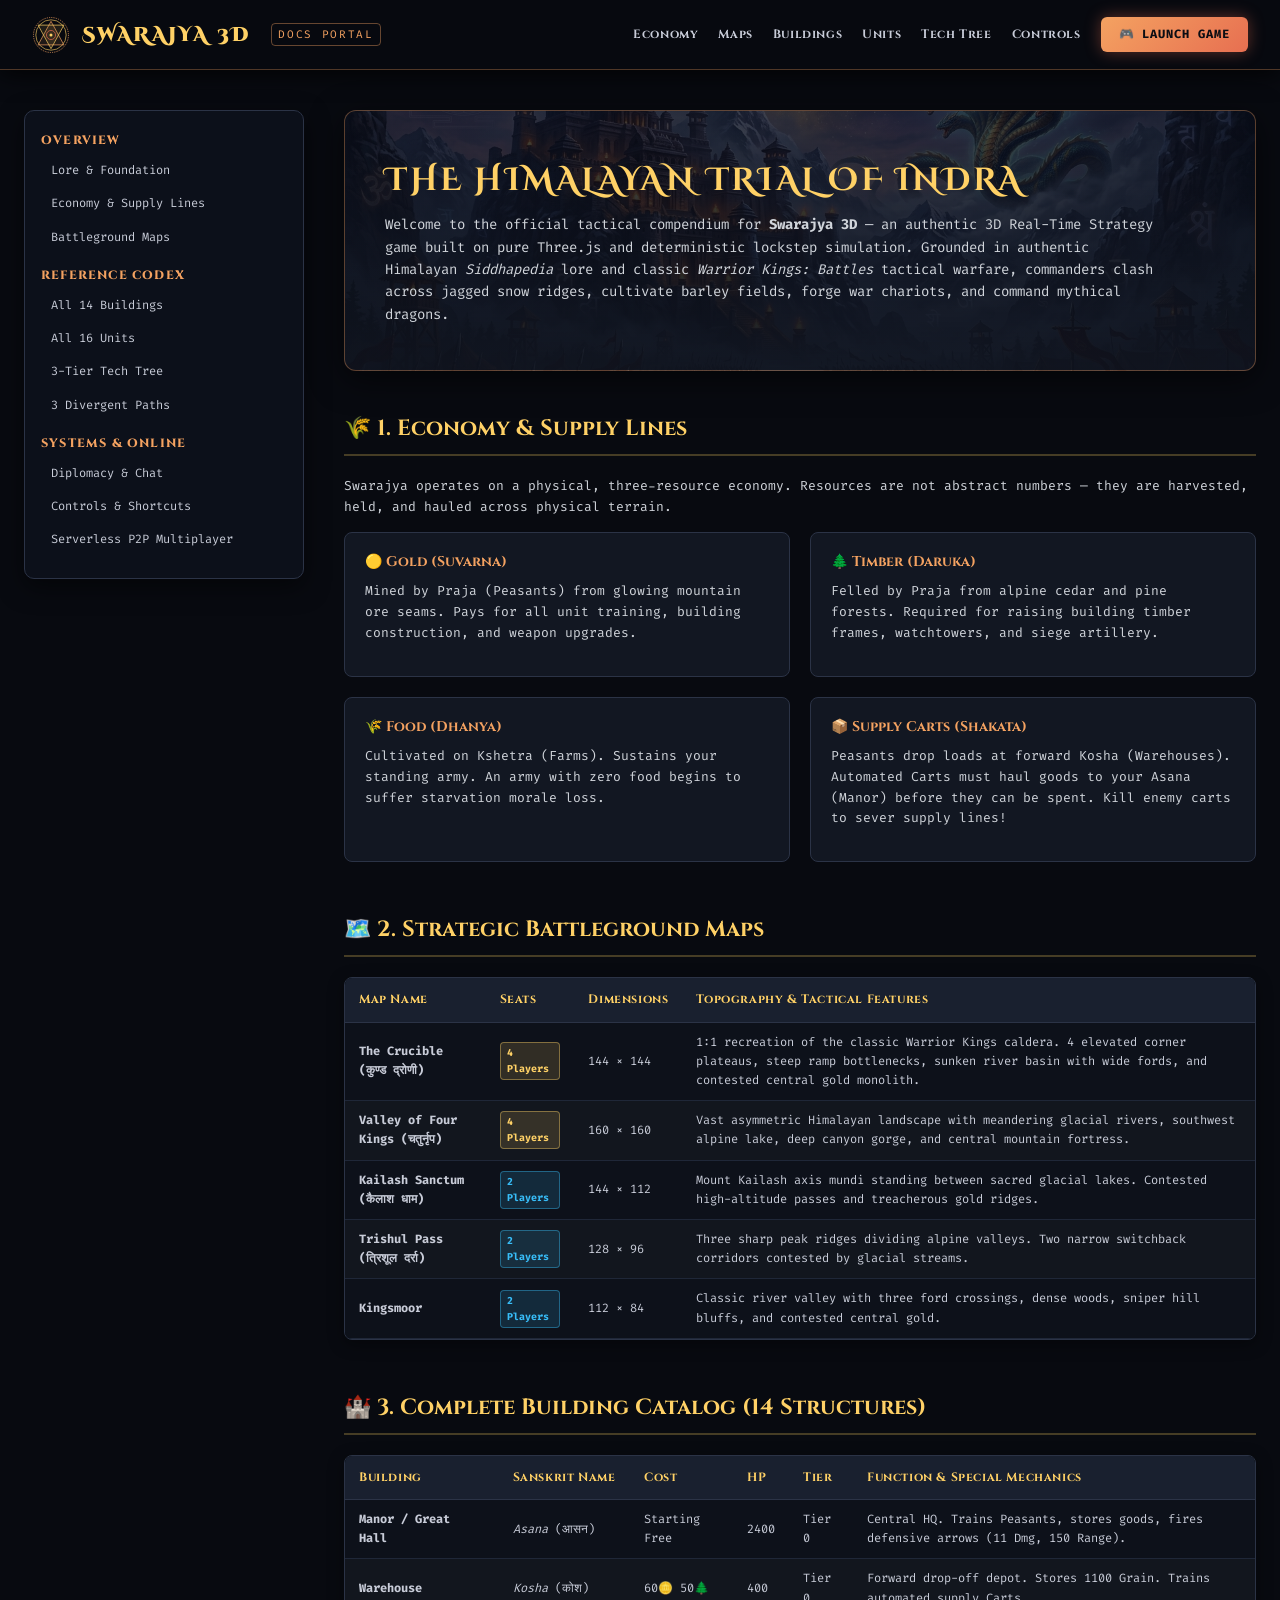
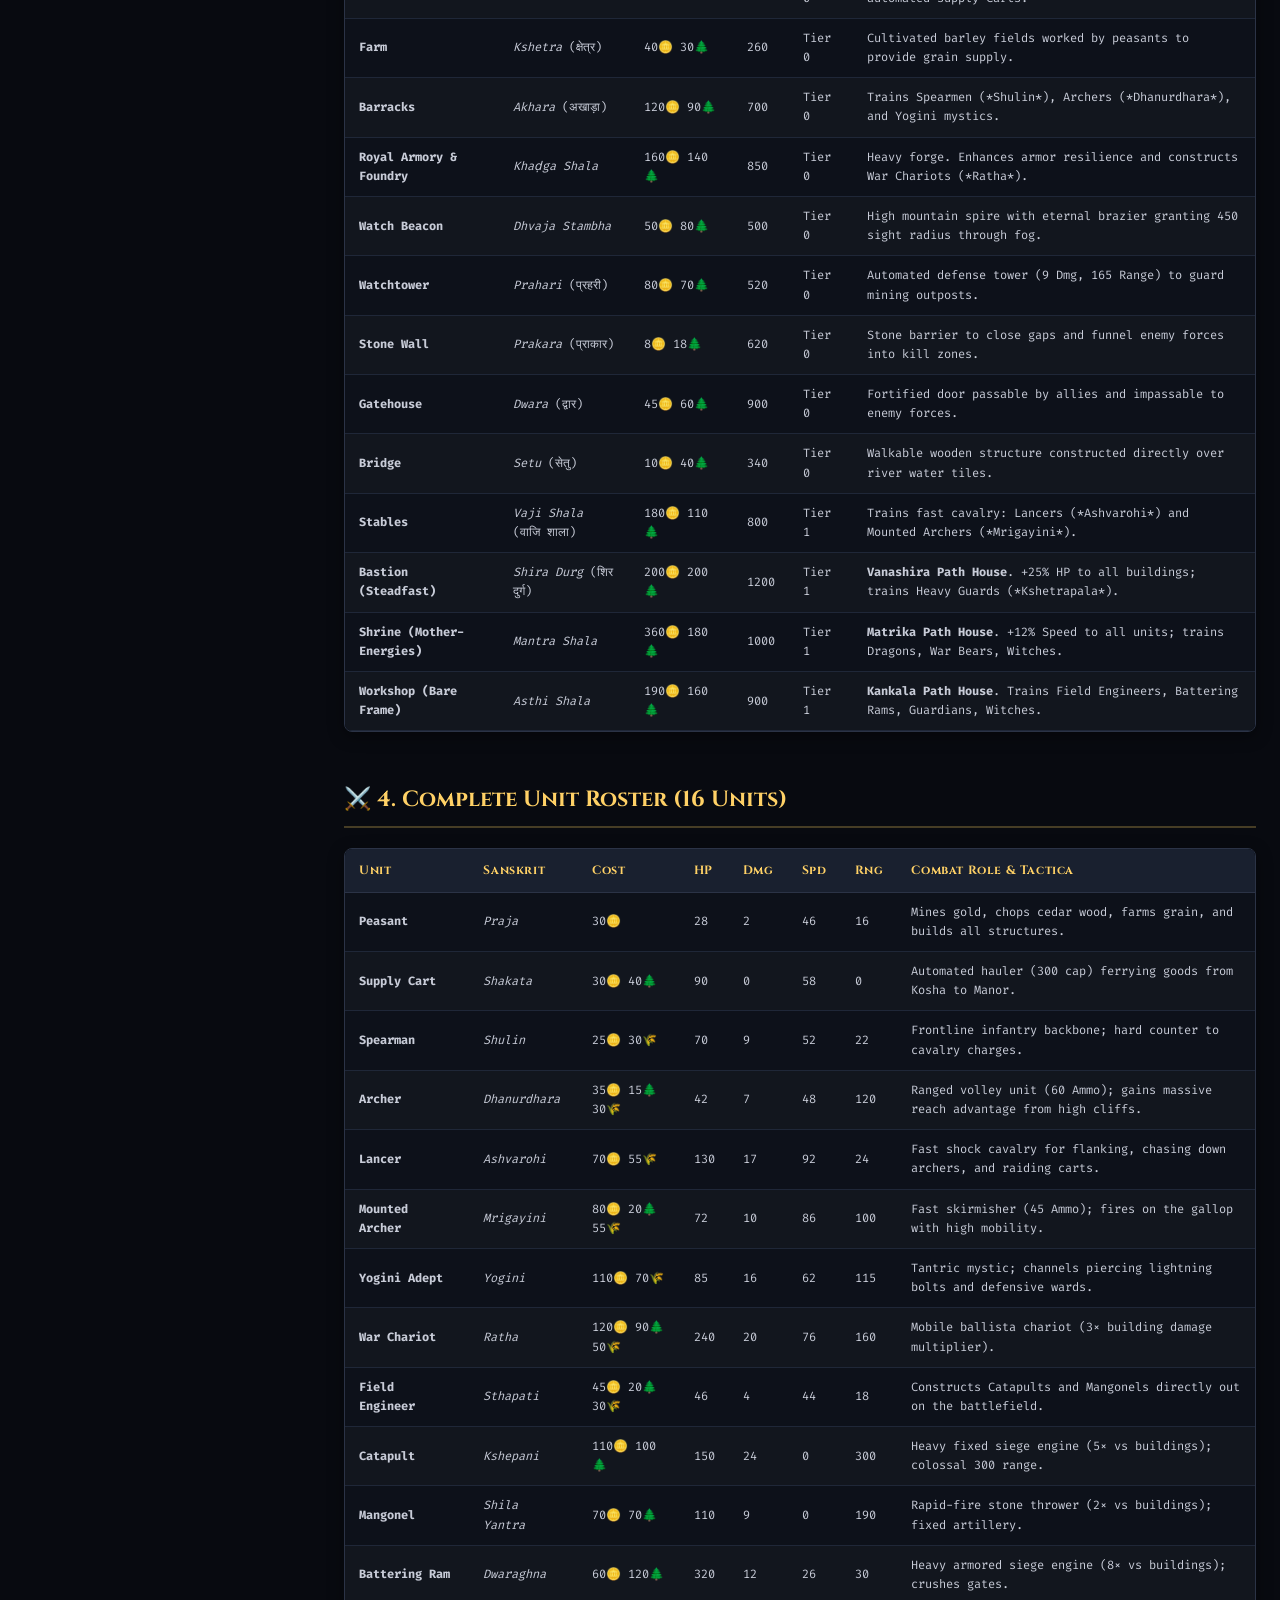
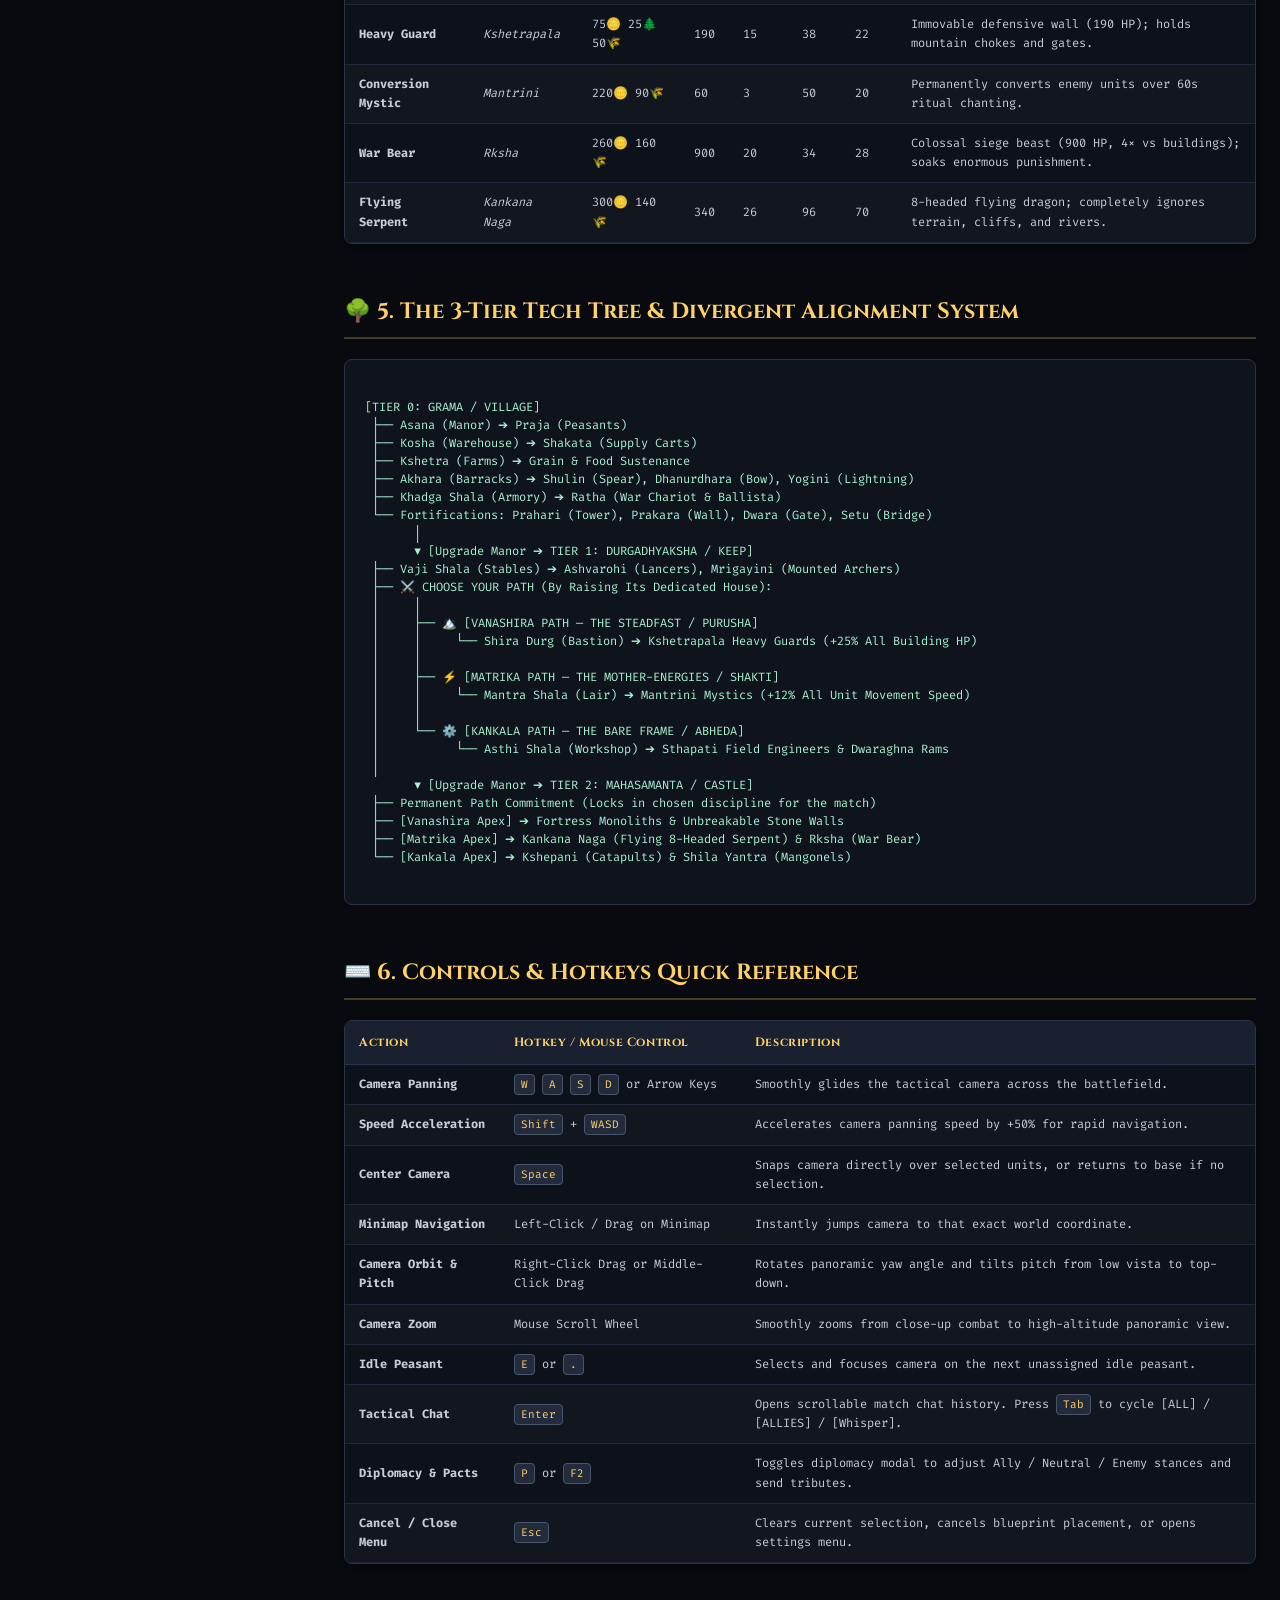
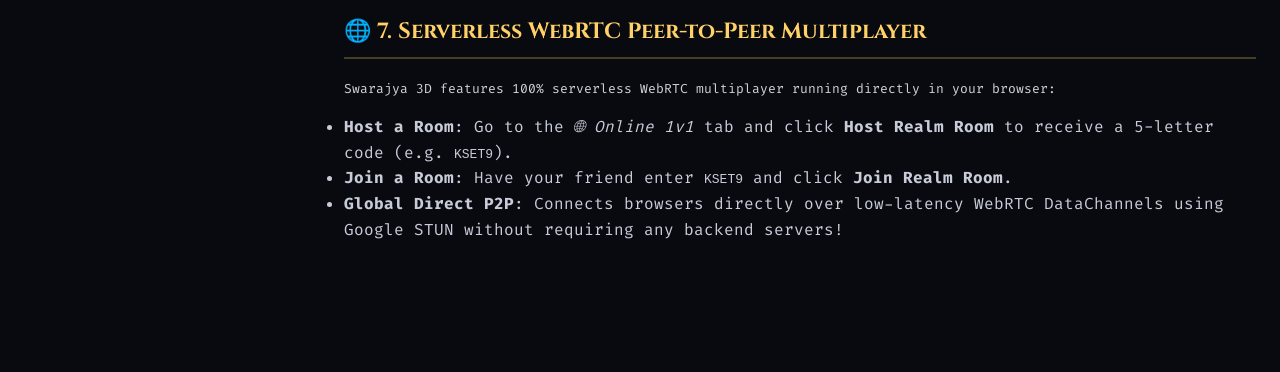
==== docs.html @ e70b120d "Add epic artistic Siddhapedia & Warrior Kings background artwork to main menu and documentation port" ====
<!DOCTYPE html>
<html lang="en">
<head>
  <meta charset="UTF-8">
  <meta name="viewport" content="width=device-width, initial-scale=1.0">
  <title>Swarajya 3D — Official Game Documentation & Lore Compendium</title>
  <link rel="preconnect" href="https://fonts.googleapis.com">
  <link rel="preconnect" href="https://fonts.gstatic.com" crossorigin>
  <link href="https://fonts.googleapis.com/css2?family=Cinzel+Decorative:wght@700;900&family=Cinzel:wght@600;700;800&family=Yatra+One&family=Fira+Code:wght@400;500;600&display=swap" rel="stylesheet">
  <style>
    :root {
      --bg-dark: #080a10;
      --panel-bg: rgba(14, 18, 28, 0.92);
      --card-bg: #121722;
      --card-border: #2b3346;
      --gold: #ffd166;
      --amber: #f4a261;
      --crimson: #e76f51;
      --green: #7fd48f;
      --blue: #38bdf8;
      --violet: #a78bfa;
      --text: #c8ccd8;
      --text-bright: #f3f4f6;
    }

    * { box-sizing: border-box; margin: 0; padding: 0; }
    html { scroll-behavior: smooth; }
    body {
      background: var(--bg-dark);
      color: var(--text);
      font-family: 'Fira Code', ui-monospace, monospace;
      line-height: 1.6;
      padding-top: 70px;
    }

    /* Top Sticky Navigation Bar */
    header {
      position: fixed;
      top: 0; left: 0; right: 0;
      height: 70px;
      background: rgba(8, 10, 16, 0.95);
      backdrop-filter: blur(14px);
      border-bottom: 1px solid rgba(244, 162, 97, 0.3);
      display: flex;
      justify-content: space-between;
      align-items: center;
      padding: 0 32px;
      z-index: 1000;
      box-shadow: 0 4px 24px rgba(0,0,0,0.8);
    }
    .nav-brand {
      display: flex;
      align-items: center;
      gap: 12px;
      text-decoration: none;
    }
    .nav-mandala {
      width: 38px;
      height: 38px;
      animation: spin 30s linear infinite;
    }
    @keyframes spin { 100% { transform: rotate(360deg); } }
    .nav-title {
      font-family: 'Cinzel Decorative', serif;
      font-size: 20px;
      font-weight: 900;
      color: var(--gold);
      letter-spacing: 0.12em;
    }
    .nav-tag {
      font-size: 11px;
      color: var(--amber);
      text-transform: uppercase;
      letter-spacing: 0.15em;
      border: 1px solid rgba(244,162,97,0.4);
      padding: 2px 6px;
      border-radius: 4px;
      margin-left: 8px;
    }
    .nav-links {
      display: flex;
      gap: 20px;
      align-items: center;
    }
    .nav-link {
      color: var(--text);
      text-decoration: none;
      font-size: 12px;
      font-family: 'Cinzel', serif;
      font-weight: 700;
      letter-spacing: 0.05em;
      transition: color 0.15s ease;
    }
    .nav-link:hover { color: var(--gold); }
    .play-btn {
      background: linear-gradient(135deg, #f4a261 0%, #e76f51 100%);
      color: #0b0d13;
      padding: 8px 18px;
      border-radius: 6px;
      font-weight: 900;
      font-size: 12px;
      text-decoration: none;
      letter-spacing: 0.08em;
      box-shadow: 0 0 16px rgba(231,111,81,0.4);
      transition: all 0.15s ease;
    }
    .play-btn:hover {
      transform: translateY(-2px);
      box-shadow: 0 0 24px rgba(231,111,81,0.7);
    }

    /* Layout */
    .docs-container {
      max-width: 1300px;
      margin: 0 auto;
      display: grid;
      grid-template-columns: 280px 1fr;
      gap: 40px;
      padding: 40px 24px 80px;
    }

    /* Sidebar Navigation */
    .sidebar {
      position: sticky;
      top: 100px;
      height: fit-content;
      background: var(--panel-bg);
      border: 1px solid var(--card-border);
      border-radius: 10px;
      padding: 20px 16px;
      box-shadow: 0 8px 24px rgba(0,0,0,0.5);
    }
    .sidebar-section-title {
      font-family: 'Cinzel', serif;
      font-size: 12px;
      color: var(--amber);
      text-transform: uppercase;
      letter-spacing: 0.1em;
      margin: 14px 0 6px;
      font-weight: 800;
    }
    .sidebar-section-title:first-child { margin-top: 0; }
    .sidebar-menu { list-style: none; }
    .sidebar-item { margin-bottom: 4px; }
    .sidebar-item a {
      color: var(--text);
      text-decoration: none;
      font-size: 12px;
      display: block;
      padding: 5px 10px;
      border-radius: 4px;
      transition: all 0.12s ease;
    }
    .sidebar-item a:hover {
      background: #1c2333;
      color: var(--gold);
      padding-left: 14px;
    }

    /* Content Area */
    .content {
      min-width: 0;
    }
    .hero-banner {
      background: linear-gradient(180deg, rgba(8, 10, 18, 0.75) 0%, rgba(14, 18, 28, 0.95) 100%), url('assets/menu_bg.jpg') center/cover no-repeat;
      border: 1px solid rgba(244, 162, 97, 0.35);
      border-radius: 12px;
      padding: 44px 40px;
      margin-bottom: 40px;
      position: relative;
      overflow: hidden;
      box-shadow: 0 8px 32px rgba(0,0,0,0.6);
    }
    .hero-banner h1 {
      font-family: 'Cinzel Decorative', serif;
      font-size: 32px;
      color: var(--gold);
      margin-bottom: 8px;
      letter-spacing: 0.08em;
    }
    .hero-banner p {
      font-size: 14px;
      color: #d1d5db;
      max-width: 780px;
      line-height: 1.6;
    }

    .doc-section {
      margin-bottom: 50px;
      scroll-margin-top: 90px;
    }
    .doc-section h2 {
      font-family: 'Cinzel', serif;
      font-size: 22px;
      color: var(--gold);
      border-bottom: 2px solid rgba(255, 209, 102, 0.25);
      padding-bottom: 8px;
      margin-bottom: 20px;
      display: flex;
      align-items: center;
      gap: 10px;
    }
    .doc-section h3 {
      font-family: 'Cinzel', serif;
      font-size: 16px;
      color: var(--amber);
      margin: 24px 0 10px;
    }
    .doc-section p {
      font-size: 13px;
      margin-bottom: 14px;
      color: #d1d5db;
    }

    /* Tables */
    .docs-table-wrapper {
      overflow-x: auto;
      margin-bottom: 24px;
      border: 1px solid var(--card-border);
      border-radius: 8px;
      box-shadow: 0 4px 16px rgba(0,0,0,0.4);
    }
    table {
      width: 100%;
      border-collapse: collapse;
      font-size: 12px;
      text-align: left;
      background: var(--panel-bg);
    }
    th {
      background: #19202f;
      color: var(--gold);
      font-family: 'Cinzel', serif;
      padding: 12px 14px;
      border-bottom: 1px solid var(--card-border);
      letter-spacing: 0.05em;
    }
    td {
      padding: 10px 14px;
      border-bottom: 1px solid #1f2738;
      vertical-align: middle;
    }
    tr:nth-child(even) { background: rgba(255, 255, 255, 0.02); }
    tr:hover { background: rgba(244, 162, 97, 0.06); }

    /* Badges & Cards */
    .badge {
      display: inline-block;
      padding: 2px 6px;
      border-radius: 4px;
      font-size: 10px;
      font-weight: bold;
    }
    .badge-gold { background: rgba(255, 209, 102, 0.15); color: var(--gold); border: 1px solid rgba(255, 209, 102, 0.4); }
    .badge-tier1 { background: rgba(56, 189, 248, 0.15); color: var(--blue); border: 1px solid rgba(56, 189, 248, 0.4); }
    .badge-tier2 { background: rgba(167, 139, 250, 0.15); color: var(--violet); border: 1px solid rgba(167, 139, 250, 0.4); }

    .grid-2 {
      display: grid;
      grid-template-columns: repeat(auto-fit, minmax(320px, 1fr));
      gap: 20px;
      margin-bottom: 24px;
    }
    .info-card {
      background: var(--card-bg);
      border: 1px solid var(--card-border);
      border-radius: 8px;
      padding: 18px 20px;
    }
    .info-card h4 {
      font-family: 'Cinzel', serif;
      color: var(--amber);
      margin-bottom: 8px;
      font-size: 14px;
    }

    .tree-block {
      background: #0f131c;
      border: 1px solid #2b3346;
      border-radius: 8px;
      padding: 20px;
      font-family: 'Fira Code', monospace;
      font-size: 12px;
      color: #a7f3d0;
      white-space: pre-wrap;
      line-height: 1.5;
      margin-bottom: 24px;
    }

    kbd {
      background: #232a3b;
      border: 1px solid #475569;
      border-radius: 4px;
      padding: 2px 6px;
      font-size: 11px;
      color: var(--gold);
      font-family: inherit;
    }
  </style>
</head>
<body>

  <!-- Sticky Top Header -->
  <header>
    <a href="swarajya3d.html" class="nav-brand">
      <svg class="nav-mandala" viewBox="0 0 100 100" fill="none" xmlns="http://www.w3.org/2000/svg">
        <circle cx="50" cy="50" r="46" stroke="#f4a261" stroke-width="2" stroke-dasharray="3 3"/>
        <circle cx="50" cy="50" r="40" stroke="#ffd166" stroke-width="1.6"/>
        <polygon points="50,14 84,76 16,76" stroke="#f4a261" stroke-width="1.8" fill="rgba(244,162,97,0.1)"/>
        <polygon points="50,86 84,24 16,24" stroke="#ffd166" stroke-width="1.8" fill="rgba(255,209,102,0.1)"/>
        <circle cx="50" cy="50" r="12" stroke="#e76f51" stroke-width="1.8"/>
        <circle cx="50" cy="50" r="4" fill="#ffd166"/>
      </svg>
      <span class="nav-title">SWARAJYA 3D</span>
      <span class="nav-tag">Docs Portal</span>
    </a>

    <div class="nav-links">
      <a href="#economy" class="nav-link">Economy</a>
      <a href="#maps" class="nav-link">Maps</a>
      <a href="#buildings" class="nav-link">Buildings</a>
      <a href="#units" class="nav-link">Units</a>
      <a href="#tech-tree" class="nav-link">Tech Tree</a>
      <a href="#controls" class="nav-link">Controls</a>
      <a href="swarajya3d.html" class="play-btn">🎮 LAUNCH GAME</a>
    </div>
  </header>

  <div class="docs-container">
    
    <!-- Navigation Sidebar -->
    <aside class="sidebar">
      <div class="sidebar-section-title">Overview</div>
      <ul class="sidebar-menu">
        <li class="sidebar-item"><a href="#intro">Lore & Foundation</a></li>
        <li class="sidebar-item"><a href="#economy">Economy & Supply Lines</a></li>
        <li class="sidebar-item"><a href="#maps">Battleground Maps</a></li>
      </ul>

      <div class="sidebar-section-title">Reference Codex</div>
      <ul class="sidebar-menu">
        <li class="sidebar-item"><a href="#buildings">All 14 Buildings</a></li>
        <li class="sidebar-item"><a href="#units">All 16 Units</a></li>
        <li class="sidebar-item"><a href="#tech-tree">3-Tier Tech Tree</a></li>
        <li class="sidebar-item"><a href="#spiritual-paths">3 Divergent Paths</a></li>
      </ul>

      <div class="sidebar-section-title">Systems & Online</div>
      <ul class="sidebar-menu">
        <li class="sidebar-item"><a href="#diplomacy">Diplomacy & Chat</a></li>
        <li class="sidebar-item"><a href="#controls">Controls & Shortcuts</a></li>
        <li class="sidebar-item"><a href="#multiplayer">Serverless P2P Multiplayer</a></li>
      </ul>
    </aside>

    <!-- Main Documentation Content -->
    <main class="content">

      <!-- Hero Banner -->
      <div class="hero-banner" id="intro">
        <h1>THE HIMALAYAN TRIAL OF INDRA</h1>
        <p>
          Welcome to the official tactical compendium for <strong>Swarajya 3D</strong> — an authentic 3D Real-Time Strategy game built on pure Three.js and deterministic lockstep simulation. Grounded in authentic Himalayan <em>Siddhapedia</em> lore and classic <em>Warrior Kings: Battles</em> tactical warfare, commanders clash across jagged snow ridges, cultivate barley fields, forge war chariots, and command mythical dragons.
        </p>
      </div>

      <!-- Economy Section -->
      <section class="doc-section" id="economy">
        <h2>🌾 1. Economy & Supply Lines</h2>
        <p>
          Swarajya operates on a physical, three-resource economy. Resources are not abstract numbers — they are harvested, held, and hauled across physical terrain.
        </p>

        <div class="grid-2">
          <div class="info-card">
            <h4>🟡 Gold (Suvarna)</h4>
            <p>Mined by Praja (Peasants) from glowing mountain ore seams. Pays for all unit training, building construction, and weapon upgrades.</p>
          </div>
          <div class="info-card">
            <h4>🌲 Timber (Daruka)</h4>
            <p>Felled by Praja from alpine cedar and pine forests. Required for raising building timber frames, watchtowers, and siege artillery.</p>
          </div>
          <div class="info-card">
            <h4>🌾 Food (Dhanya)</h4>
            <p>Cultivated on Kshetra (Farms). Sustains your standing army. An army with zero food begins to suffer starvation morale loss.</p>
          </div>
          <div class="info-card">
            <h4>📦 Supply Carts (Shakata)</h4>
            <p>Peasants drop loads at forward Kosha (Warehouses). Automated Carts must haul goods to your Asana (Manor) before they can be spent. Kill enemy carts to sever supply lines!</p>
          </div>
        </div>
      </section>

      <!-- Maps Section -->
      <section class="doc-section" id="maps">
        <h2>🗺️ 2. Strategic Battleground Maps</h2>
        <div class="docs-table-wrapper">
          <table>
            <thead>
              <tr>
                <th>Map Name</th>
                <th>Seats</th>
                <th>Dimensions</th>
                <th>Topography & Tactical Features</th>
              </tr>
            </thead>
            <tbody>
              <tr>
                <td><strong>The Crucible (कुण्ड द्रोणी)</strong></td>
                <td><span class="badge badge-gold">4 Players</span></td>
                <td>144 × 144</td>
                <td>1:1 recreation of the classic Warrior Kings caldera. 4 elevated corner plateaus, steep ramp bottlenecks, sunken river basin with wide fords, and contested central gold monolith.</td>
              </tr>
              <tr>
                <td><strong>Valley of Four Kings (चतुर्नृप)</strong></td>
                <td><span class="badge badge-gold">4 Players</span></td>
                <td>160 × 160</td>
                <td>Vast asymmetric Himalayan landscape with meandering glacial rivers, southwest alpine lake, deep canyon gorge, and central mountain fortress.</td>
              </tr>
              <tr>
                <td><strong>Kailash Sanctum (कैलाश धाम)</strong></td>
                <td><span class="badge badge-tier1">2 Players</span></td>
                <td>144 × 112</td>
                <td>Mount Kailash axis mundi standing between sacred glacial lakes. Contested high-altitude passes and treacherous gold ridges.</td>
              </tr>
              <tr>
                <td><strong>Trishul Pass (त्रिशूल दर्रा)</strong></td>
                <td><span class="badge badge-tier1">2 Players</span></td>
                <td>128 × 96</td>
                <td>Three sharp peak ridges dividing alpine valleys. Two narrow switchback corridors contested by glacial streams.</td>
              </tr>
              <tr>
                <td><strong>Kingsmoor</strong></td>
                <td><span class="badge badge-tier1">2 Players</span></td>
                <td>112 × 84</td>
                <td>Classic river valley with three ford crossings, dense woods, sniper hill bluffs, and contested central gold.</td>
              </tr>
            </tbody>
          </table>
        </div>
      </section>

      <!-- Buildings Catalog -->
      <section class="doc-section" id="buildings">
        <h2>🏰 3. Complete Building Catalog (14 Structures)</h2>
        <div class="docs-table-wrapper">
          <table>
            <thead>
              <tr>
                <th>Building</th>
                <th>Sanskrit Name</th>
                <th>Cost</th>
                <th>HP</th>
                <th>Tier</th>
                <th>Function & Special Mechanics</th>
              </tr>
            </thead>
            <tbody>
              <tr>
                <td><strong>Manor / Great Hall</strong></td>
                <td><em>Asana</em> (आसन)</td>
                <td>Starting Free</td>
                <td>2400</td>
                <td>Tier 0</td>
                <td>Central HQ. Trains Peasants, stores goods, fires defensive arrows (11 Dmg, 150 Range).</td>
              </tr>
              <tr>
                <td><strong>Warehouse</strong></td>
                <td><em>Kosha</em> (कोश)</td>
                <td>60🪙 50🌲</td>
                <td>400</td>
                <td>Tier 0</td>
                <td>Forward drop-off depot. Stores 1100 Grain. Trains automated supply Carts.</td>
              </tr>
              <tr>
                <td><strong>Farm</strong></td>
                <td><em>Kshetra</em> (क्षेत्र)</td>
                <td>40🪙 30🌲</td>
                <td>260</td>
                <td>Tier 0</td>
                <td>Cultivated barley fields worked by peasants to provide grain supply.</td>
              </tr>
              <tr>
                <td><strong>Barracks</strong></td>
                <td><em>Akhara</em> (अखाड़ा)</td>
                <td>120🪙 90🌲</td>
                <td>700</td>
                <td>Tier 0</td>
                <td>Trains Spearmen (*Shulin*), Archers (*Dhanurdhara*), and Yogini mystics.</td>
              </tr>
              <tr>
                <td><strong>Royal Armory & Foundry</strong></td>
                <td><em>Khaḍga Shala</em></td>
                <td>160🪙 140🌲</td>
                <td>850</td>
                <td>Tier 0</td>
                <td>Heavy forge. Enhances armor resilience and constructs War Chariots (*Ratha*).</td>
              </tr>
              <tr>
                <td><strong>Watch Beacon</strong></td>
                <td><em>Dhvaja Stambha</em></td>
                <td>50🪙 80🌲</td>
                <td>500</td>
                <td>Tier 0</td>
                <td>High mountain spire with eternal brazier granting 450 sight radius through fog.</td>
              </tr>
              <tr>
                <td><strong>Watchtower</strong></td>
                <td><em>Prahari</em> (प्रहरी)</td>
                <td>80🪙 70🌲</td>
                <td>520</td>
                <td>Tier 0</td>
                <td>Automated defense tower (9 Dmg, 165 Range) to guard mining outposts.</td>
              </tr>
              <tr>
                <td><strong>Stone Wall</strong></td>
                <td><em>Prakara</em> (प्राकार)</td>
                <td>8🪙 18🌲</td>
                <td>620</td>
                <td>Tier 0</td>
                <td>Stone barrier to close gaps and funnel enemy forces into kill zones.</td>
              </tr>
              <tr>
                <td><strong>Gatehouse</strong></td>
                <td><em>Dwara</em> (द्वार)</td>
                <td>45🪙 60🌲</td>
                <td>900</td>
                <td>Tier 0</td>
                <td>Fortified door passable by allies and impassable to enemy forces.</td>
              </tr>
              <tr>
                <td><strong>Bridge</strong></td>
                <td><em>Setu</em> (सेतु)</td>
                <td>10🪙 40🌲</td>
                <td>340</td>
                <td>Tier 0</td>
                <td>Walkable wooden structure constructed directly over river water tiles.</td>
              </tr>
              <tr>
                <td><strong>Stables</strong></td>
                <td><em>Vaji Shala</em> (वाजि शाला)</td>
                <td>180🪙 110🌲</td>
                <td>800</td>
                <td>Tier 1</td>
                <td>Trains fast cavalry: Lancers (*Ashvarohi*) and Mounted Archers (*Mrigayini*).</td>
              </tr>
              <tr>
                <td><strong>Bastion (Steadfast)</strong></td>
                <td><em>Shira Durg</em> (शिर दुर्ग)</td>
                <td>200🪙 200🌲</td>
                <td>1200</td>
                <td>Tier 1</td>
                <td><strong>Vanashira Path House</strong>. +25% HP to all buildings; trains Heavy Guards (*Kshetrapala*).</td>
              </tr>
              <tr>
                <td><strong>Shrine (Mother-Energies)</strong></td>
                <td><em>Mantra Shala</em></td>
                <td>360🪙 180🌲</td>
                <td>1000</td>
                <td>Tier 1</td>
                <td><strong>Matrika Path House</strong>. +12% Speed to all units; trains Dragons, War Bears, Witches.</td>
              </tr>
              <tr>
                <td><strong>Workshop (Bare Frame)</strong></td>
                <td><em>Asthi Shala</em></td>
                <td>190🪙 160🌲</td>
                <td>900</td>
                <td>Tier 1</td>
                <td><strong>Kankala Path House</strong>. Trains Field Engineers, Battering Rams, Guardians, Witches.</td>
              </tr>
            </tbody>
          </table>
        </div>
      </section>

      <!-- Units Roster -->
      <section class="doc-section" id="units">
        <h2>⚔️ 4. Complete Unit Roster (16 Units)</h2>
        <div class="docs-table-wrapper">
          <table>
            <thead>
              <tr>
                <th>Unit</th>
                <th>Sanskrit</th>
                <th>Cost</th>
                <th>HP</th>
                <th>Dmg</th>
                <th>Spd</th>
                <th>Rng</th>
                <th>Combat Role & Tactica</th>
              </tr>
            </thead>
            <tbody>
              <tr>
                <td><strong>Peasant</strong></td>
                <td><em>Praja</em></td>
                <td>30🪙</td>
                <td>28</td>
                <td>2</td>
                <td>46</td>
                <td>16</td>
                <td>Mines gold, chops cedar wood, farms grain, and builds all structures.</td>
              </tr>
              <tr>
                <td><strong>Supply Cart</strong></td>
                <td><em>Shakata</em></td>
                <td>30🪙 40🌲</td>
                <td>90</td>
                <td>0</td>
                <td>58</td>
                <td>0</td>
                <td>Automated hauler (300 cap) ferrying goods from Kosha to Manor.</td>
              </tr>
              <tr>
                <td><strong>Spearman</strong></td>
                <td><em>Shulin</em></td>
                <td>25🪙 30🌾</td>
                <td>70</td>
                <td>9</td>
                <td>52</td>
                <td>22</td>
                <td>Frontline infantry backbone; hard counter to cavalry charges.</td>
              </tr>
              <tr>
                <td><strong>Archer</strong></td>
                <td><em>Dhanurdhara</em></td>
                <td>35🪙 15🌲 30🌾</td>
                <td>42</td>
                <td>7</td>
                <td>48</td>
                <td>120</td>
                <td>Ranged volley unit (60 Ammo); gains massive reach advantage from high cliffs.</td>
              </tr>
              <tr>
                <td><strong>Lancer</strong></td>
                <td><em>Ashvarohi</em></td>
                <td>70🪙 55🌾</td>
                <td>130</td>
                <td>17</td>
                <td>92</td>
                <td>24</td>
                <td>Fast shock cavalry for flanking, chasing down archers, and raiding carts.</td>
              </tr>
              <tr>
                <td><strong>Mounted Archer</strong></td>
                <td><em>Mrigayini</em></td>
                <td>80🪙 20🌲 55🌾</td>
                <td>72</td>
                <td>10</td>
                <td>86</td>
                <td>100</td>
                <td>Fast skirmisher (45 Ammo); fires on the gallop with high mobility.</td>
              </tr>
              <tr>
                <td><strong>Yogini Adept</strong></td>
                <td><em>Yogini</em></td>
                <td>110🪙 70🌾</td>
                <td>85</td>
                <td>16</td>
                <td>62</td>
                <td>115</td>
                <td>Tantric mystic; channels piercing lightning bolts and defensive wards.</td>
              </tr>
              <tr>
                <td><strong>War Chariot</strong></td>
                <td><em>Ratha</em></td>
                <td>120🪙 90🌲 50🌾</td>
                <td>240</td>
                <td>20</td>
                <td>76</td>
                <td>160</td>
                <td>Mobile ballista chariot (3× building damage multiplier).</td>
              </tr>
              <tr>
                <td><strong>Field Engineer</strong></td>
                <td><em>Sthapati</em></td>
                <td>45🪙 20🌲 30🌾</td>
                <td>46</td>
                <td>4</td>
                <td>44</td>
                <td>18</td>
                <td>Constructs Catapults and Mangonels directly out on the battlefield.</td>
              </tr>
              <tr>
                <td><strong>Catapult</strong></td>
                <td><em>Kshepani</em></td>
                <td>110🪙 100🌲</td>
                <td>150</td>
                <td>24</td>
                <td>0</td>
                <td>300</td>
                <td>Heavy fixed siege engine (5× vs buildings); colossal 300 range.</td>
              </tr>
              <tr>
                <td><strong>Mangonel</strong></td>
                <td><em>Shila Yantra</em></td>
                <td>70🪙 70🌲</td>
                <td>110</td>
                <td>9</td>
                <td>0</td>
                <td>190</td>
                <td>Rapid-fire stone thrower (2× vs buildings); fixed artillery.</td>
              </tr>
              <tr>
                <td><strong>Battering Ram</strong></td>
                <td><em>Dwaraghna</em></td>
                <td>60🪙 120🌲</td>
                <td>320</td>
                <td>12</td>
                <td>26</td>
                <td>30</td>
                <td>Heavy armored siege engine (8× vs buildings); crushes gates.</td>
              </tr>
              <tr>
                <td><strong>Heavy Guard</strong></td>
                <td><em>Kshetrapala</em></td>
                <td>75🪙 25🌲 50🌾</td>
                <td>190</td>
                <td>15</td>
                <td>38</td>
                <td>22</td>
                <td>Immovable defensive wall (190 HP); holds mountain chokes and gates.</td>
              </tr>
              <tr>
                <td><strong>Conversion Mystic</strong></td>
                <td><em>Mantrini</em></td>
                <td>220🪙 90🌾</td>
                <td>60</td>
                <td>3</td>
                <td>50</td>
                <td>20</td>
                <td>Permanently converts enemy units over 60s ritual chanting.</td>
              </tr>
              <tr>
                <td><strong>War Bear</strong></td>
                <td><em>Rksha</em></td>
                <td>260🪙 160🌾</td>
                <td>900</td>
                <td>20</td>
                <td>34</td>
                <td>28</td>
                <td>Colossal siege beast (900 HP, 4× vs buildings); soaks enormous punishment.</td>
              </tr>
              <tr>
                <td><strong>Flying Serpent</strong></td>
                <td><em>Kankana Naga</em></td>
                <td>300🪙 140🌾</td>
                <td>340</td>
                <td>26</td>
                <td>96</td>
                <td>70</td>
                <td>8-headed flying dragon; completely ignores terrain, cliffs, and rivers.</td>
              </tr>
            </tbody>
          </table>
        </div>
      </section>

      <!-- Tech Tree & Spiritual Paths -->
      <section class="doc-section" id="tech-tree">
        <h2>🌳 5. The 3-Tier Tech Tree & Divergent Alignment System</h2>
        <div class="tree-block">
[TIER 0: GRAMA / VILLAGE]
 ├── Asana (Manor) ➔ Praja (Peasants)
 ├── Kosha (Warehouse) ➔ Shakata (Supply Carts)
 ├── Kshetra (Farms) ➔ Grain & Food Sustenance
 ├── Akhara (Barracks) ➔ Shulin (Spear), Dhanurdhara (Bow), Yogini (Lightning)
 ├── Khadga Shala (Armory) ➔ Ratha (War Chariot & Ballista)
 └── Fortifications: Prahari (Tower), Prakara (Wall), Dwara (Gate), Setu (Bridge)
       │
       ▼ [Upgrade Manor ➔ TIER 1: DURGADHYAKSHA / KEEP]
 ├── Vaji Shala (Stables) ➔ Ashvarohi (Lancers), Mrigayini (Mounted Archers)
 ├── ⚔️ CHOOSE YOUR PATH (By Raising Its Dedicated House):
 │     │
 │     ├── 🏔️ [VANASHIRA PATH — THE STEADFAST / PURUSHA]
 │     │     └── Shira Durg (Bastion) ➔ Kshetrapala Heavy Guards (+25% All Building HP)
 │     │
 │     ├── ⚡ [MATRIKA PATH — THE MOTHER-ENERGIES / SHAKTI]
 │     │     └── Mantra Shala (Lair) ➔ Mantrini Mystics (+12% All Unit Movement Speed)
 │     │
 │     └── ⚙️ [KANKALA PATH — THE BARE FRAME / ABHEDA]
 │           └── Asthi Shala (Workshop) ➔ Sthapati Field Engineers & Dwaraghna Rams
 │
       ▼ [Upgrade Manor ➔ TIER 2: MAHASAMANTA / CASTLE]
 ├── Permanent Path Commitment (Locks in chosen discipline for the match)
 ├── [Vanashira Apex] ➔ Fortress Monoliths & Unbreakable Stone Walls
 ├── [Matrika Apex] ➔ Kankana Naga (Flying 8-Headed Serpent) & Rksha (War Bear)
 └── [Kankala Apex] ➔ Kshepani (Catapults) & Shila Yantra (Mangonels)
        </div>
      </section>

      <!-- Controls & Shortcuts -->
      <section class="doc-section" id="controls">
        <h2>⌨️ 6. Controls & Hotkeys Quick Reference</h2>
        <div class="docs-table-wrapper">
          <table>
            <thead>
              <tr>
                <th>Action</th>
                <th>Hotkey / Mouse Control</th>
                <th>Description</th>
              </tr>
            </thead>
            <tbody>
              <tr>
                <td><strong>Camera Panning</strong></td>
                <td><kbd>W</kbd> <kbd>A</kbd> <kbd>S</kbd> <kbd>D</kbd> or Arrow Keys</td>
                <td>Smoothly glides the tactical camera across the battlefield.</td>
              </tr>
              <tr>
                <td><strong>Speed Acceleration</strong></td>
                <td><kbd>Shift</kbd> + <kbd>WASD</kbd></td>
                <td>Accelerates camera panning speed by +50% for rapid navigation.</td>
              </tr>
              <tr>
                <td><strong>Center Camera</strong></td>
                <td><kbd>Space</kbd></td>
                <td>Snaps camera directly over selected units, or returns to base if no selection.</td>
              </tr>
              <tr>
                <td><strong>Minimap Navigation</strong></td>
                <td>Left-Click / Drag on Minimap</td>
                <td>Instantly jumps camera to that exact world coordinate.</td>
              </tr>
              <tr>
                <td><strong>Camera Orbit & Pitch</strong></td>
                <td>Right-Click Drag or Middle-Click Drag</td>
                <td>Rotates panoramic yaw angle and tilts pitch from low vista to top-down.</td>
              </tr>
              <tr>
                <td><strong>Camera Zoom</strong></td>
                <td>Mouse Scroll Wheel</td>
                <td>Smoothly zooms from close-up combat to high-altitude panoramic view.</td>
              </tr>
              <tr>
                <td><strong>Idle Peasant</strong></td>
                <td><kbd>E</kbd> or <kbd>.</kbd></td>
                <td>Selects and focuses camera on the next unassigned idle peasant.</td>
              </tr>
              <tr>
                <td><strong>Tactical Chat</strong></td>
                <td><kbd>Enter</kbd></td>
                <td>Opens scrollable match chat history. Press <kbd>Tab</kbd> to cycle [ALL] / [ALLIES] / [Whisper].</td>
              </tr>
              <tr>
                <td><strong>Diplomacy & Pacts</strong></td>
                <td><kbd>P</kbd> or <kbd>F2</kbd></td>
                <td>Toggles diplomacy modal to adjust Ally / Neutral / Enemy stances and send tributes.</td>
              </tr>
              <tr>
                <td><strong>Cancel / Close Menu</strong></td>
                <td><kbd>Esc</kbd></td>
                <td>Clears current selection, cancels blueprint placement, or opens settings menu.</td>
              </tr>
            </tbody>
          </table>
        </div>
      </section>

      <!-- Serverless Multiplayer -->
      <section class="doc-section" id="multiplayer">
        <h2>🌐 7. Serverless WebRTC Peer-to-Peer Multiplayer</h2>
        <p>
          Swarajya 3D features 100% serverless WebRTC multiplayer running directly in your browser:
        </p>
        <ul>
          <li><strong>Host a Room</strong>: Go to the <em>🌐 Online 1v1</em> tab and click <strong>Host Realm Room</strong> to receive a 5-letter code (e.g. <code>KSET9</code>).</li>
          <li><strong>Join a Room</strong>: Have your friend enter <code>KSET9</code> and click <strong>Join Realm Room</strong>.</li>
          <li><strong>Global Direct P2P</strong>: Connects browsers directly over low-latency WebRTC DataChannels using Google STUN without requiring any backend servers!</li>
        </ul>
      </section>

    </main>
  </div>

</body>
</html>
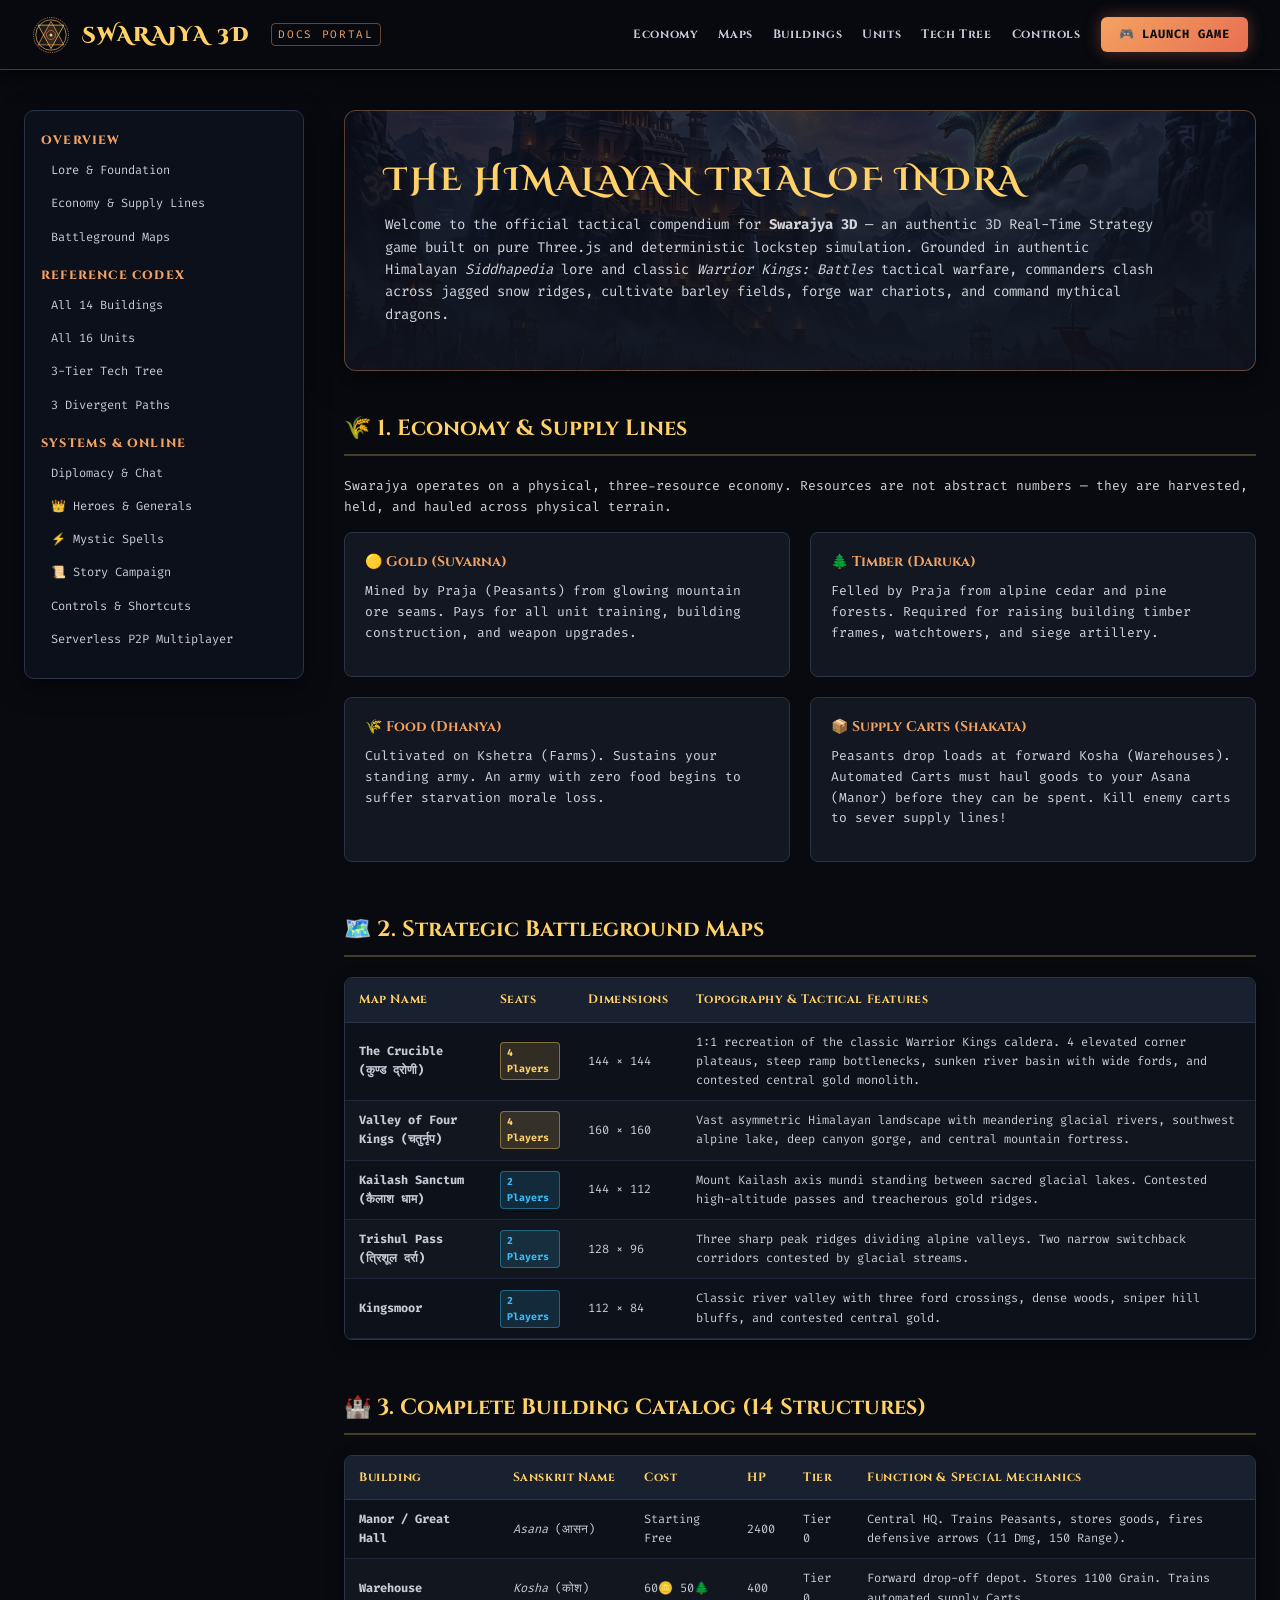
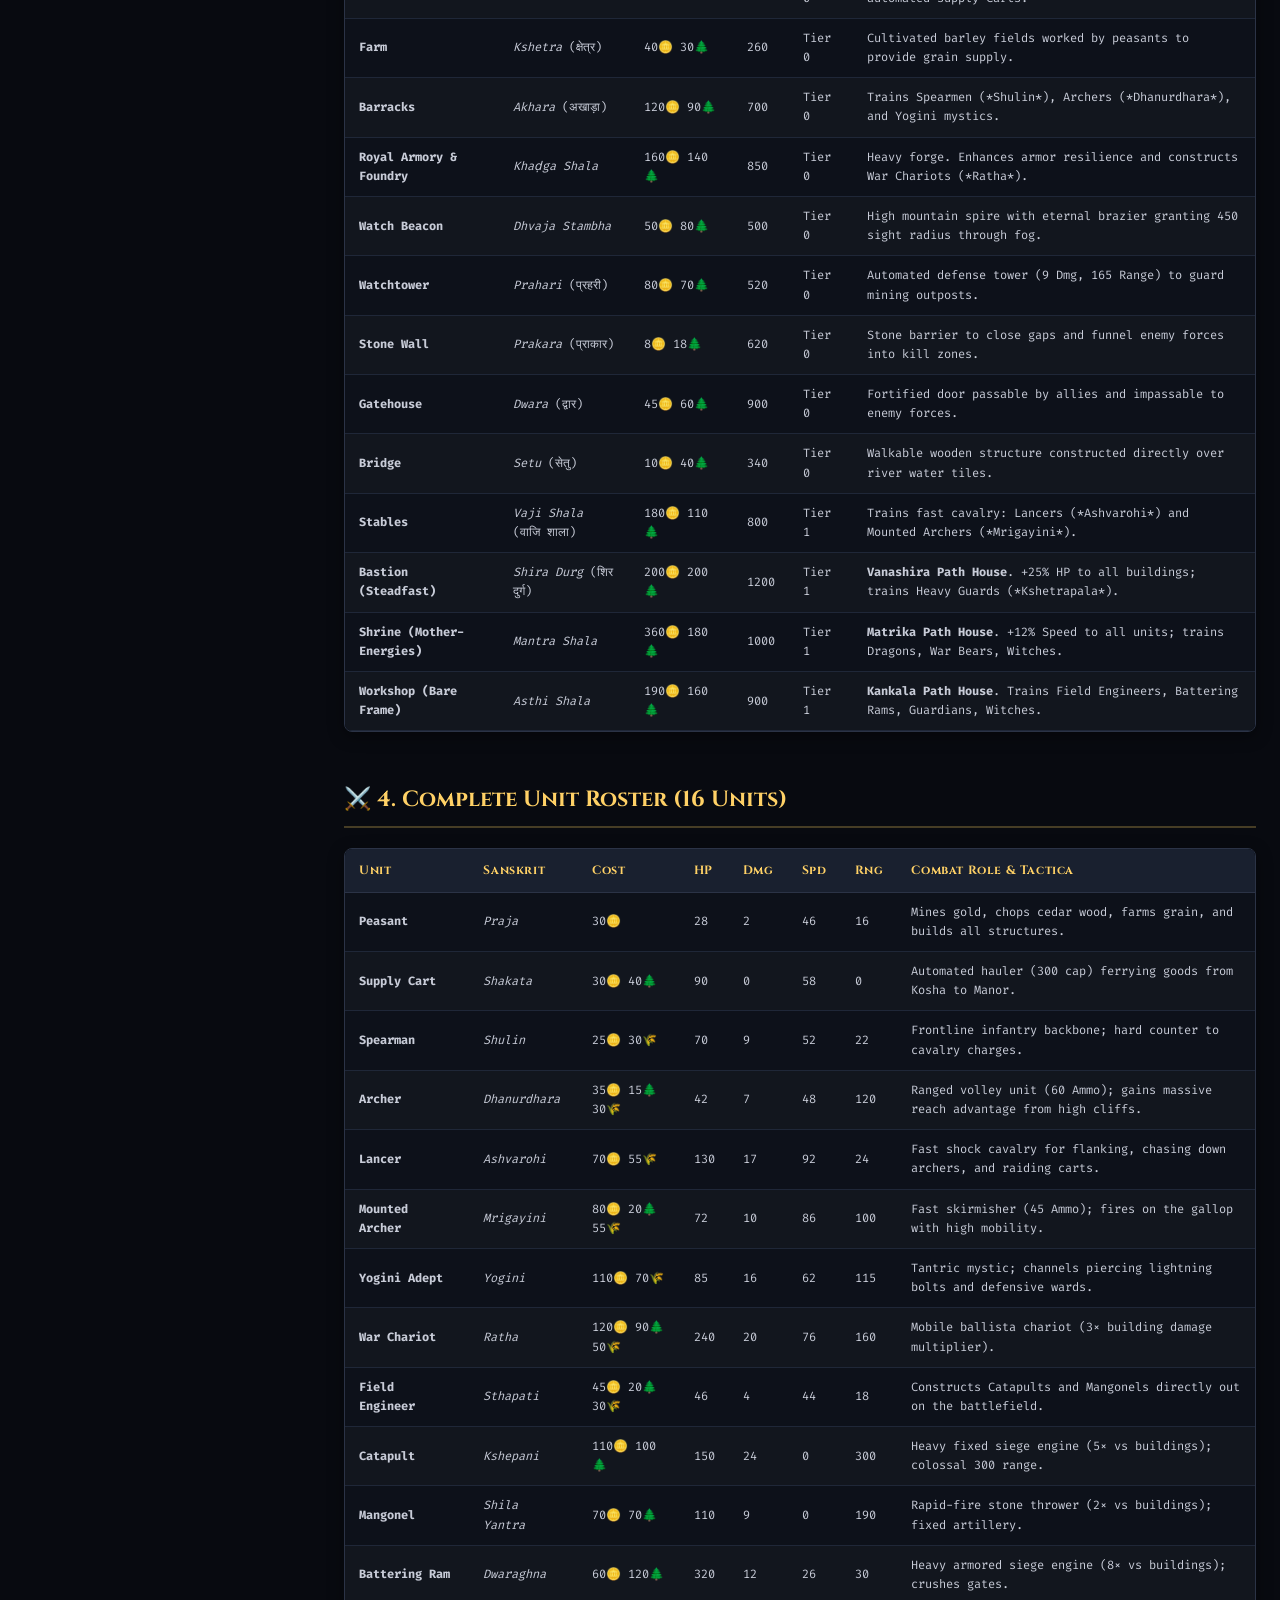
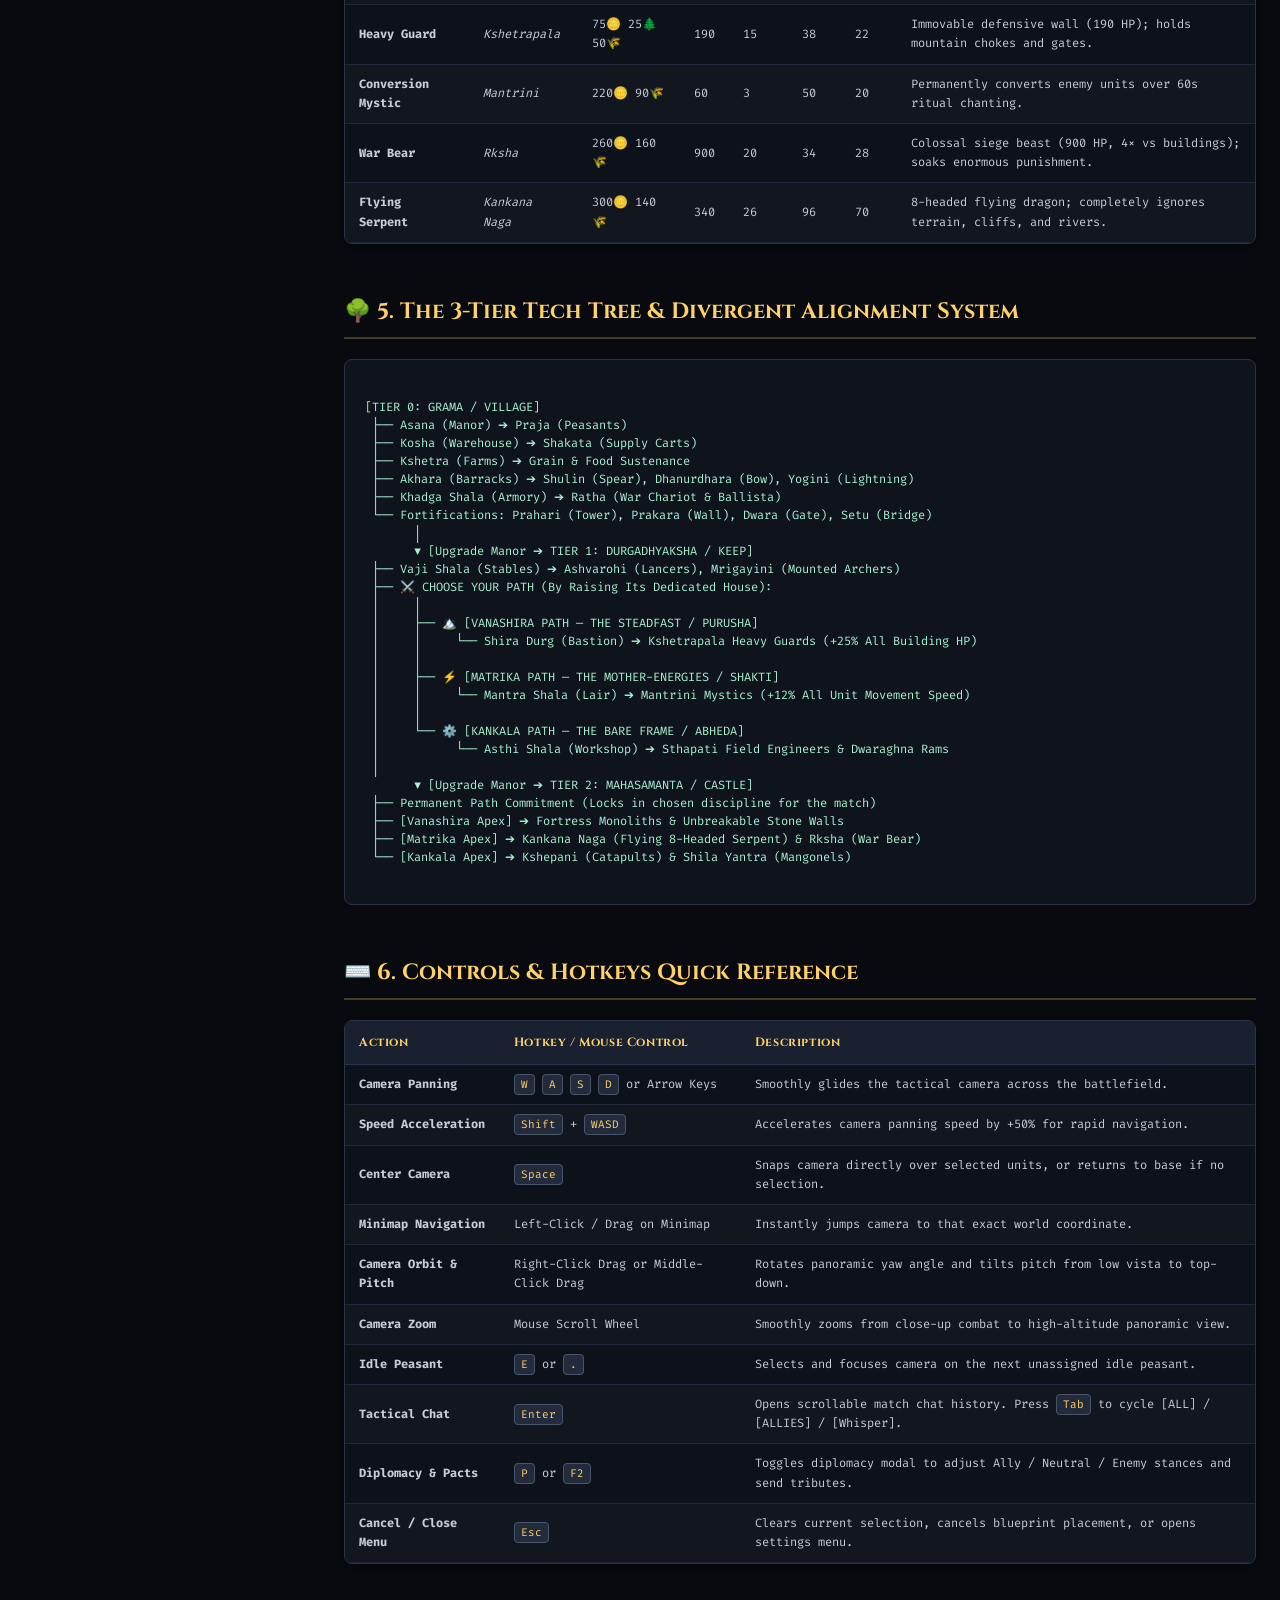
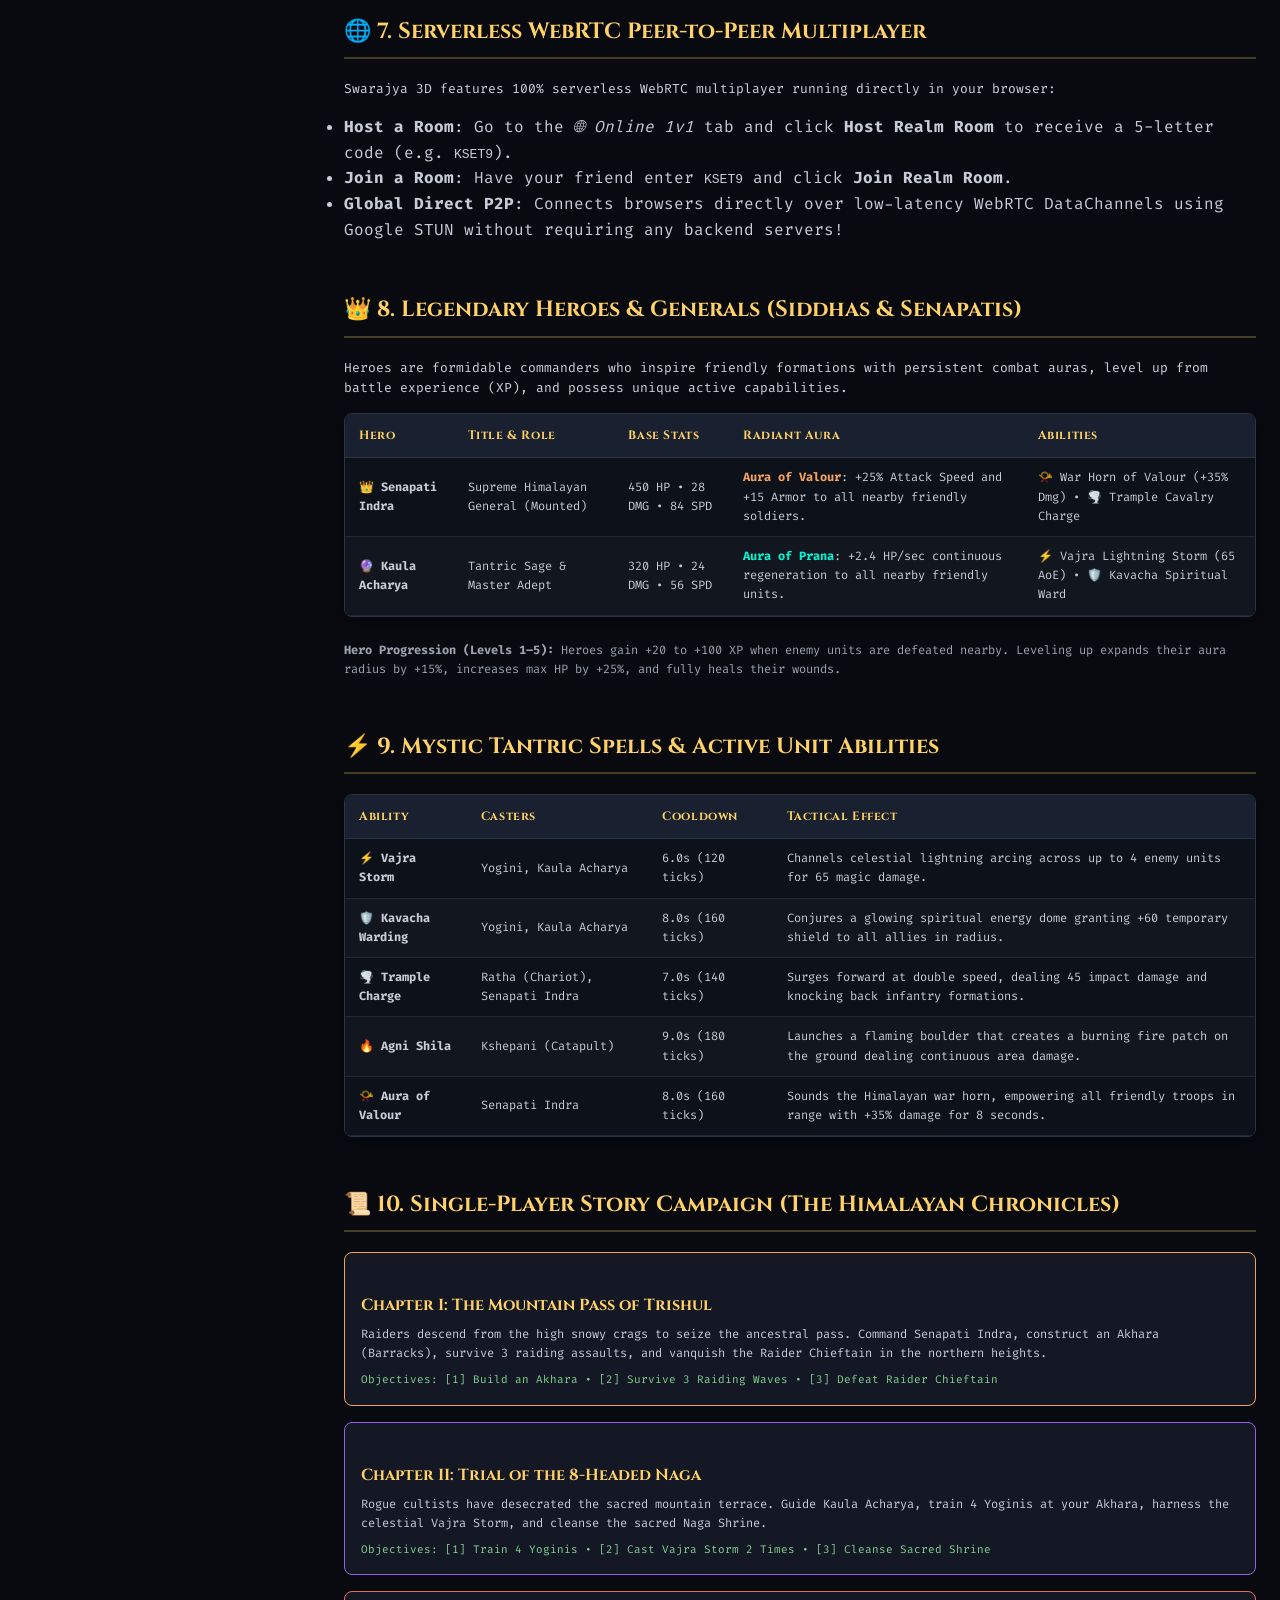
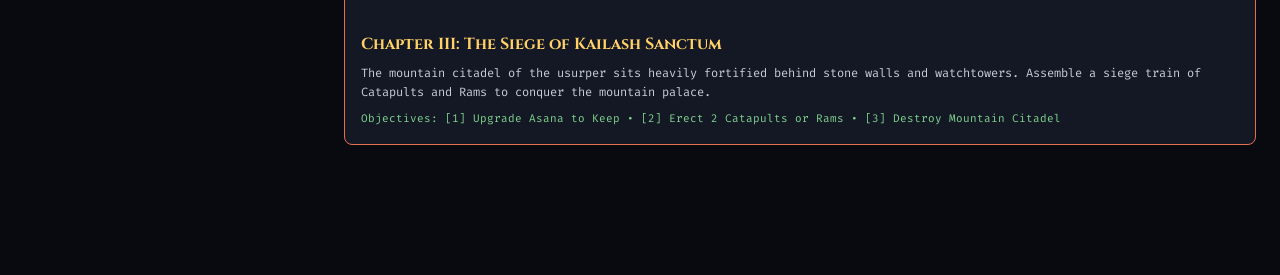
==== commit 3586ca48: "Implement Mystic Tantric Spells & Active Abilities, Legendary Heroes Indra & Acharya with Leveling &" ====
--- a/docs.html
+++ b/docs.html
@@ -348,6 +348,9 @@
       <div class="sidebar-section-title">Systems & Online</div>
       <ul class="sidebar-menu">
         <li class="sidebar-item"><a href="#diplomacy">Diplomacy & Chat</a></li>
+        <li class="sidebar-item"><a href="#heroes">👑 Heroes & Generals</a></li>
+        <li class="sidebar-item"><a href="#spells">⚡ Mystic Spells</a></li>
+        <li class="sidebar-item"><a href="#campaign">📜 Story Campaign</a></li>
         <li class="sidebar-item"><a href="#controls">Controls & Shortcuts</a></li>
         <li class="sidebar-item"><a href="#multiplayer">Serverless P2P Multiplayer</a></li>
       </ul>
@@ -870,6 +873,125 @@
         </ul>
       </section>
 
+      <!-- Legendary Heroes & Generals -->
+      <section class="doc-section" id="heroes">
+        <h2>👑 8. Legendary Heroes & Generals (Siddhas & Senapatis)</h2>
+        <p>
+          Heroes are formidable commanders who inspire friendly formations with persistent combat auras, level up from battle experience (XP), and possess unique active capabilities.
+        </p>
+        <div class="docs-table-wrapper">
+          <table>
+            <thead>
+              <tr>
+                <th>Hero</th>
+                <th>Title & Role</th>
+                <th>Base Stats</th>
+                <th>Radiant Aura</th>
+                <th>Abilities</th>
+              </tr>
+            </thead>
+            <tbody>
+              <tr>
+                <td><strong>👑 Senapati Indra</strong></td>
+                <td>Supreme Himalayan General (Mounted)</td>
+                <td>450 HP • 28 DMG • 84 SPD</td>
+                <td><strong style="color:#f4a261;">Aura of Valour</strong>: +25% Attack Speed and +15 Armor to all nearby friendly soldiers.</td>
+                <td>📯 War Horn of Valour (+35% Dmg) • 🌪️ Trample Cavalry Charge</td>
+              </tr>
+              <tr>
+                <td><strong>🔮 Kaula Acharya</strong></td>
+                <td>Tantric Sage & Master Adept</td>
+                <td>320 HP • 24 DMG • 56 SPD</td>
+                <td><strong style="color:#00f5d4;">Aura of Prana</strong>: +2.4 HP/sec continuous regeneration to all nearby friendly units.</td>
+                <td>⚡ Vajra Lightning Storm (65 AoE) • 🛡️ Kavacha Spiritual Ward</td>
+              </tr>
+            </tbody>
+          </table>
+        </div>
+        <p style="margin-top:12px; font-size:12px; color:#9ca3af;">
+          <strong>Hero Progression (Levels 1–5):</strong> Heroes gain +20 to +100 XP when enemy units are defeated nearby. Leveling up expands their aura radius by +15%, increases max HP by +25%, and fully heals their wounds.
+        </p>
+      </section>
+
+      <!-- Mystic Tantric Spells & Abilities -->
+      <section class="doc-section" id="spells">
+        <h2>⚡ 9. Mystic Tantric Spells & Active Unit Abilities</h2>
+        <div class="docs-table-wrapper">
+          <table>
+            <thead>
+              <tr>
+                <th>Ability</th>
+                <th>Casters</th>
+                <th>Cooldown</th>
+                <th>Tactical Effect</th>
+              </tr>
+            </thead>
+            <tbody>
+              <tr>
+                <td><strong>⚡ Vajra Storm</strong></td>
+                <td>Yogini, Kaula Acharya</td>
+                <td>6.0s (120 ticks)</td>
+                <td>Channels celestial lightning arcing across up to 4 enemy units for 65 magic damage.</td>
+              </tr>
+              <tr>
+                <td><strong>🛡️ Kavacha Warding</strong></td>
+                <td>Yogini, Kaula Acharya</td>
+                <td>8.0s (160 ticks)</td>
+                <td>Conjures a glowing spiritual energy dome granting +60 temporary shield to all allies in radius.</td>
+              </tr>
+              <tr>
+                <td><strong>🌪️ Trample Charge</strong></td>
+                <td>Ratha (Chariot), Senapati Indra</td>
+                <td>7.0s (140 ticks)</td>
+                <td>Surges forward at double speed, dealing 45 impact damage and knocking back infantry formations.</td>
+              </tr>
+              <tr>
+                <td><strong>🔥 Agni Shila</strong></td>
+                <td>Kshepani (Catapult)</td>
+                <td>9.0s (180 ticks)</td>
+                <td>Launches a flaming boulder that creates a burning fire patch on the ground dealing continuous area damage.</td>
+              </tr>
+              <tr>
+                <td><strong>📯 Aura of Valour</strong></td>
+                <td>Senapati Indra</td>
+                <td>8.0s (160 ticks)</td>
+                <td>Sounds the Himalayan war horn, empowering all friendly troops in range with +35% damage for 8 seconds.</td>
+              </tr>
+            </tbody>
+          </table>
+        </div>
+      </section>
+
+      <!-- Single-Player Campaign Mode -->
+      <section class="doc-section" id="campaign">
+        <h2>📜 10. Single-Player Story Campaign (The Himalayan Chronicles)</h2>
+        <div style="display:flex; flex-direction:column; gap:16px; margin-top:12px;">
+          <div style="background:#141824; border:1px solid #f4a261; border-radius:8px; padding:16px;">
+            <h3 style="color:#ffd166; font-family:'Cinzel',serif; margin-bottom:6px;">Chapter I: The Mountain Pass of Trishul</h3>
+            <p style="font-size:12px; color:#c8ccd8; margin-bottom:8px;">
+              Raiders descend from the high snowy crags to seize the ancestral pass. Command Senapati Indra, construct an Akhara (Barracks), survive 3 raiding assaults, and vanquish the Raider Chieftain in the northern heights.
+            </p>
+            <div style="font-size:11px; color:#7fd48f;">Objectives: [1] Build an Akhara • [2] Survive 3 Raiding Waves • [3] Defeat Raider Chieftain</div>
+          </div>
+
+          <div style="background:#141824; border:1px solid #9b5de5; border-radius:8px; padding:16px;">
+            <h3 style="color:#ffd166; font-family:'Cinzel',serif; margin-bottom:6px;">Chapter II: Trial of the 8-Headed Naga</h3>
+            <p style="font-size:12px; color:#c8ccd8; margin-bottom:8px;">
+              Rogue cultists have desecrated the sacred mountain terrace. Guide Kaula Acharya, train 4 Yoginis at your Akhara, harness the celestial Vajra Storm, and cleanse the sacred Naga Shrine.
+            </p>
+            <div style="font-size:11px; color:#7fd48f;">Objectives: [1] Train 4 Yoginis • [2] Cast Vajra Storm 2 Times • [3] Cleanse Sacred Shrine</div>
+          </div>
+
+          <div style="background:#141824; border:1px solid #e76f51; border-radius:8px; padding:16px;">
+            <h3 style="color:#ffd166; font-family:'Cinzel',serif; margin-bottom:6px;">Chapter III: The Siege of Kailash Sanctum</h3>
+            <p style="font-size:12px; color:#c8ccd8; margin-bottom:8px;">
+              The mountain citadel of the usurper sits heavily fortified behind stone walls and watchtowers. Assemble a siege train of Catapults and Rams to conquer the mountain palace.
+            </p>
+            <div style="font-size:11px; color:#7fd48f;">Objectives: [1] Upgrade Asana to Keep • [2] Erect 2 Catapults or Rams • [3] Destroy Mountain Citadel</div>
+          </div>
+        </div>
+      </section>
+
     </main>
   </div>
 
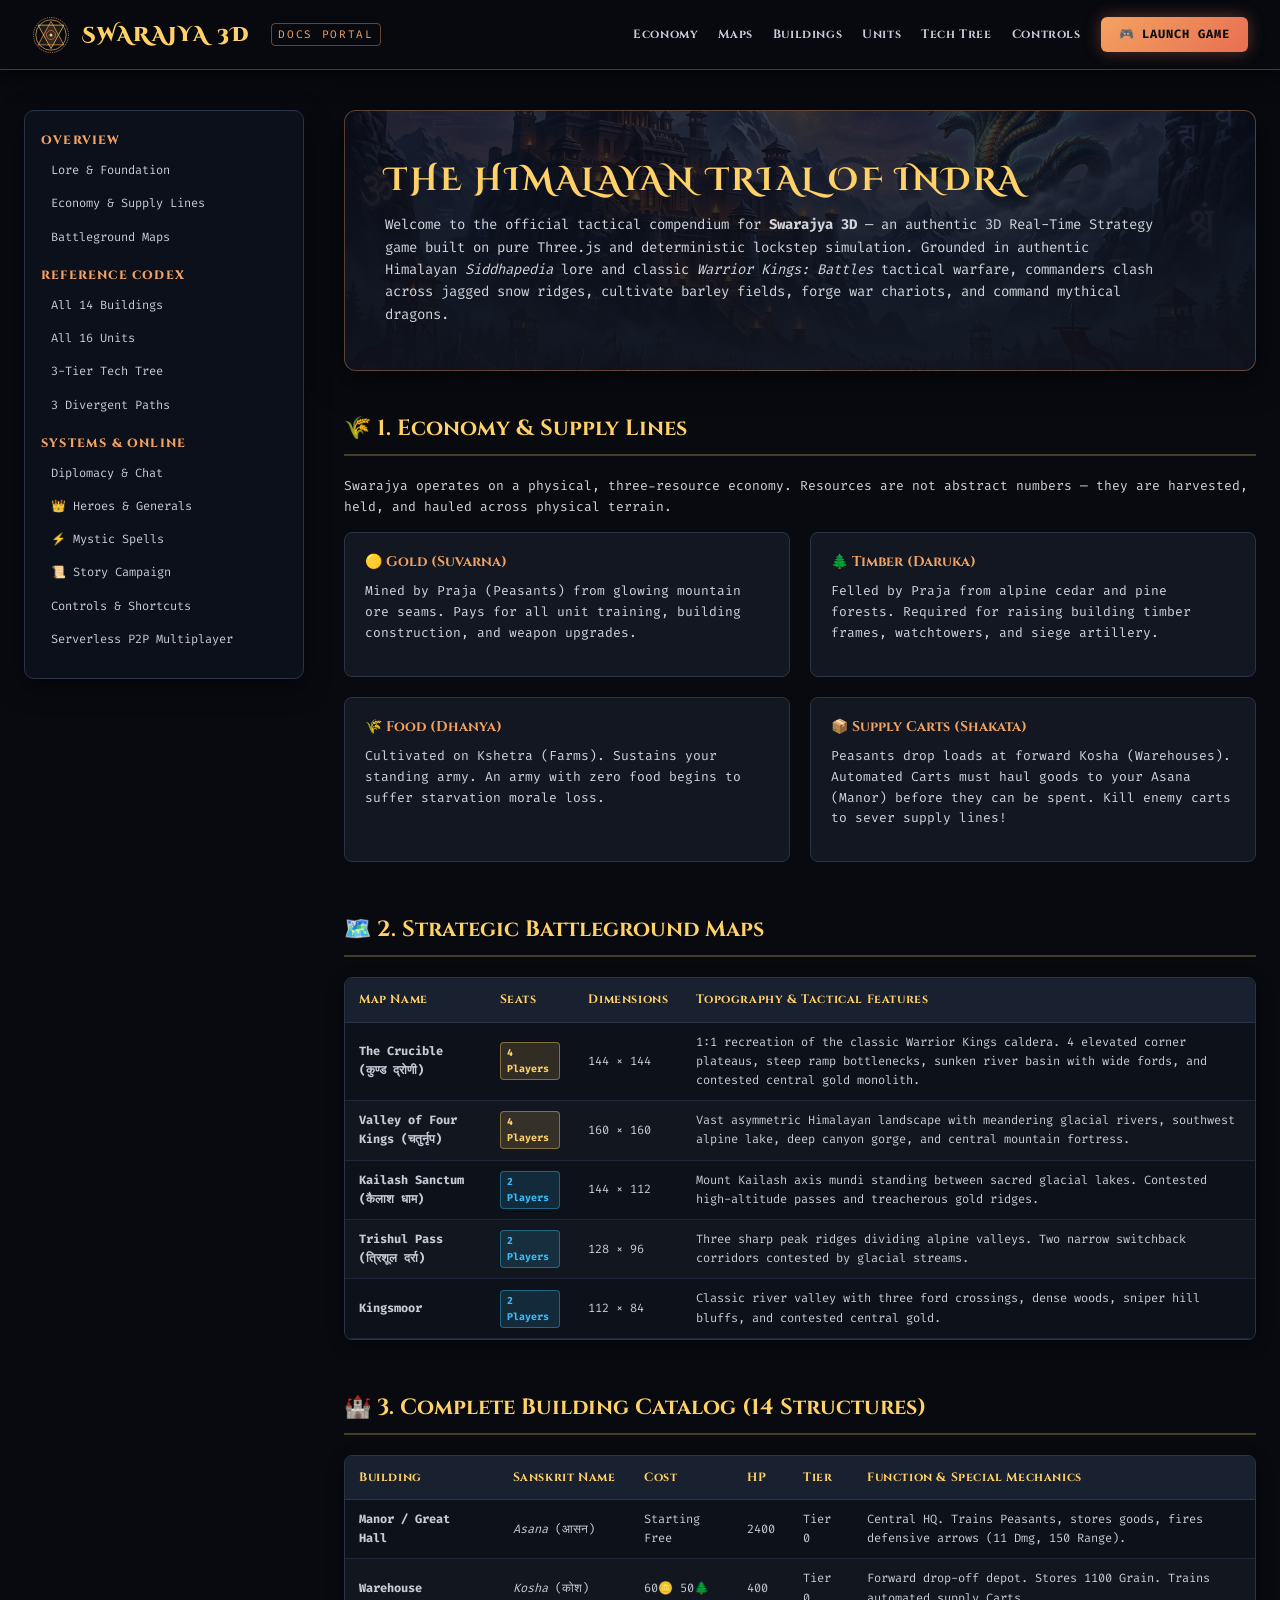
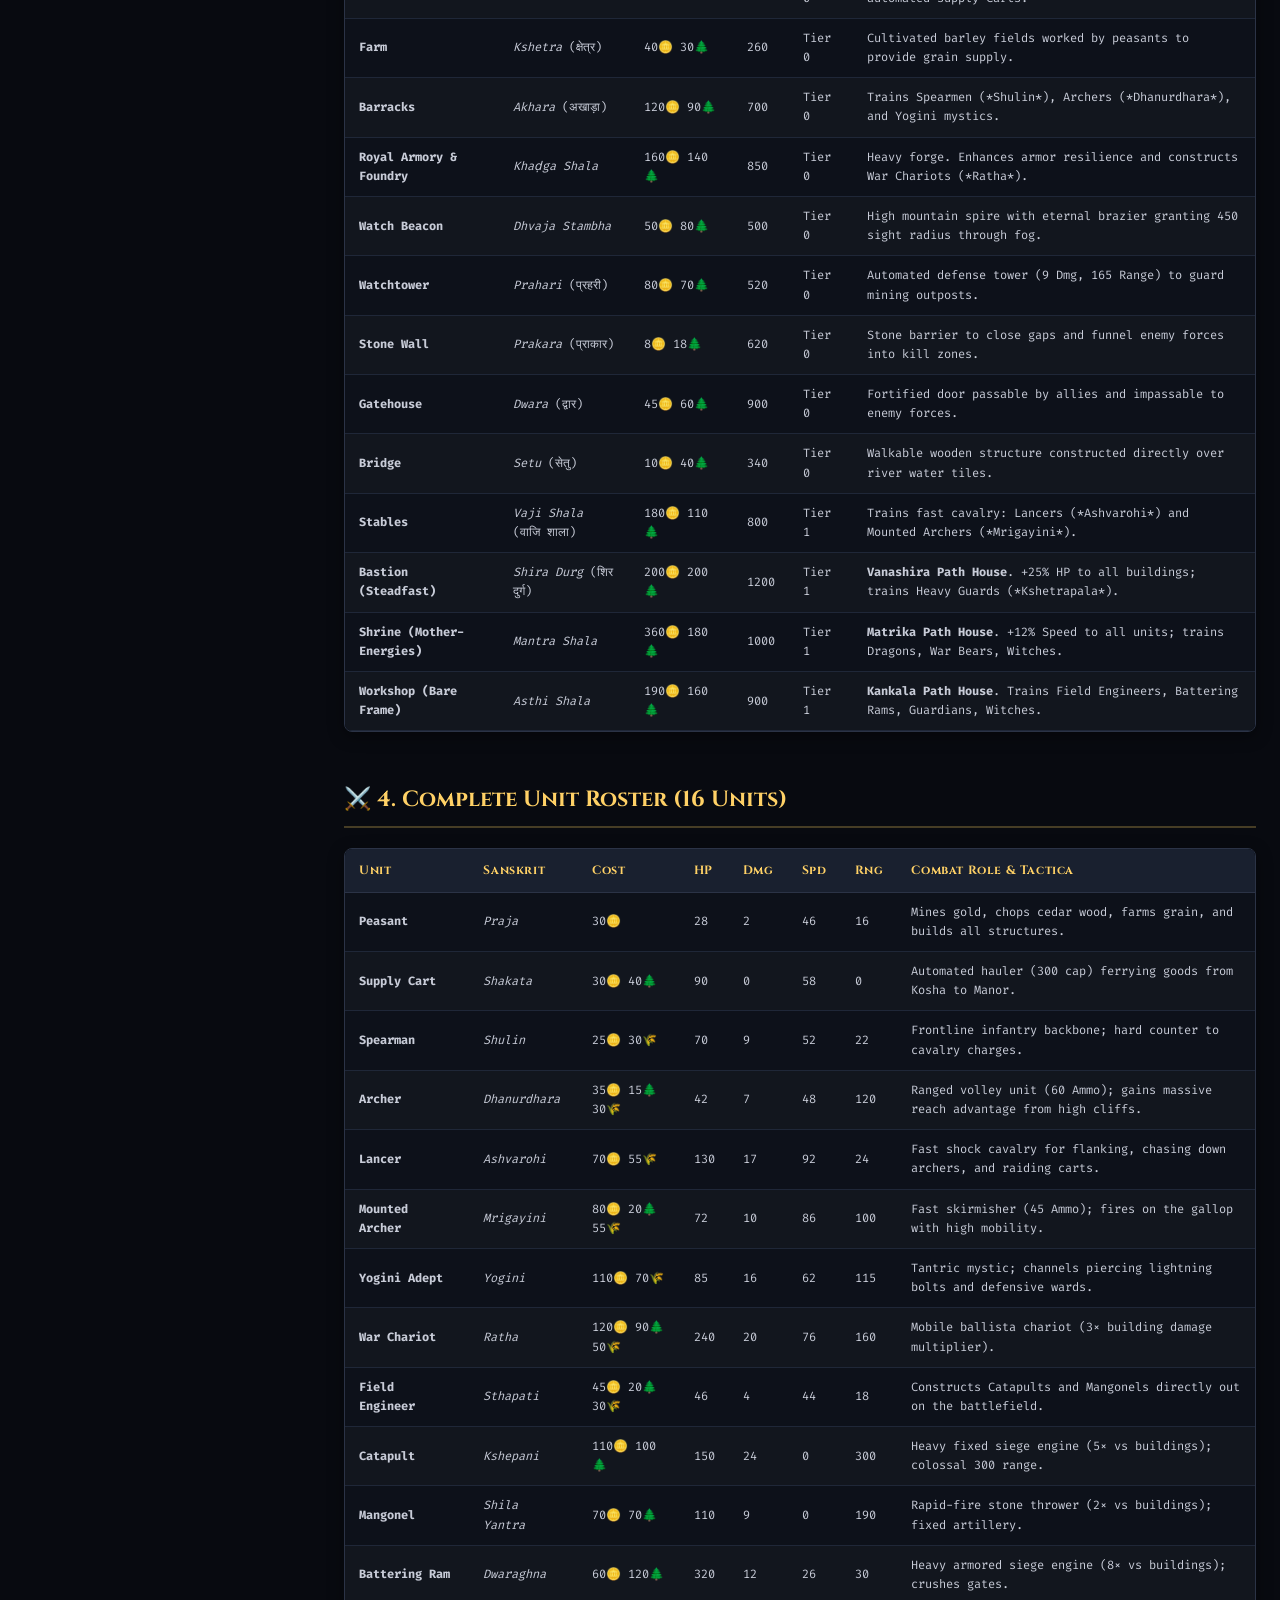
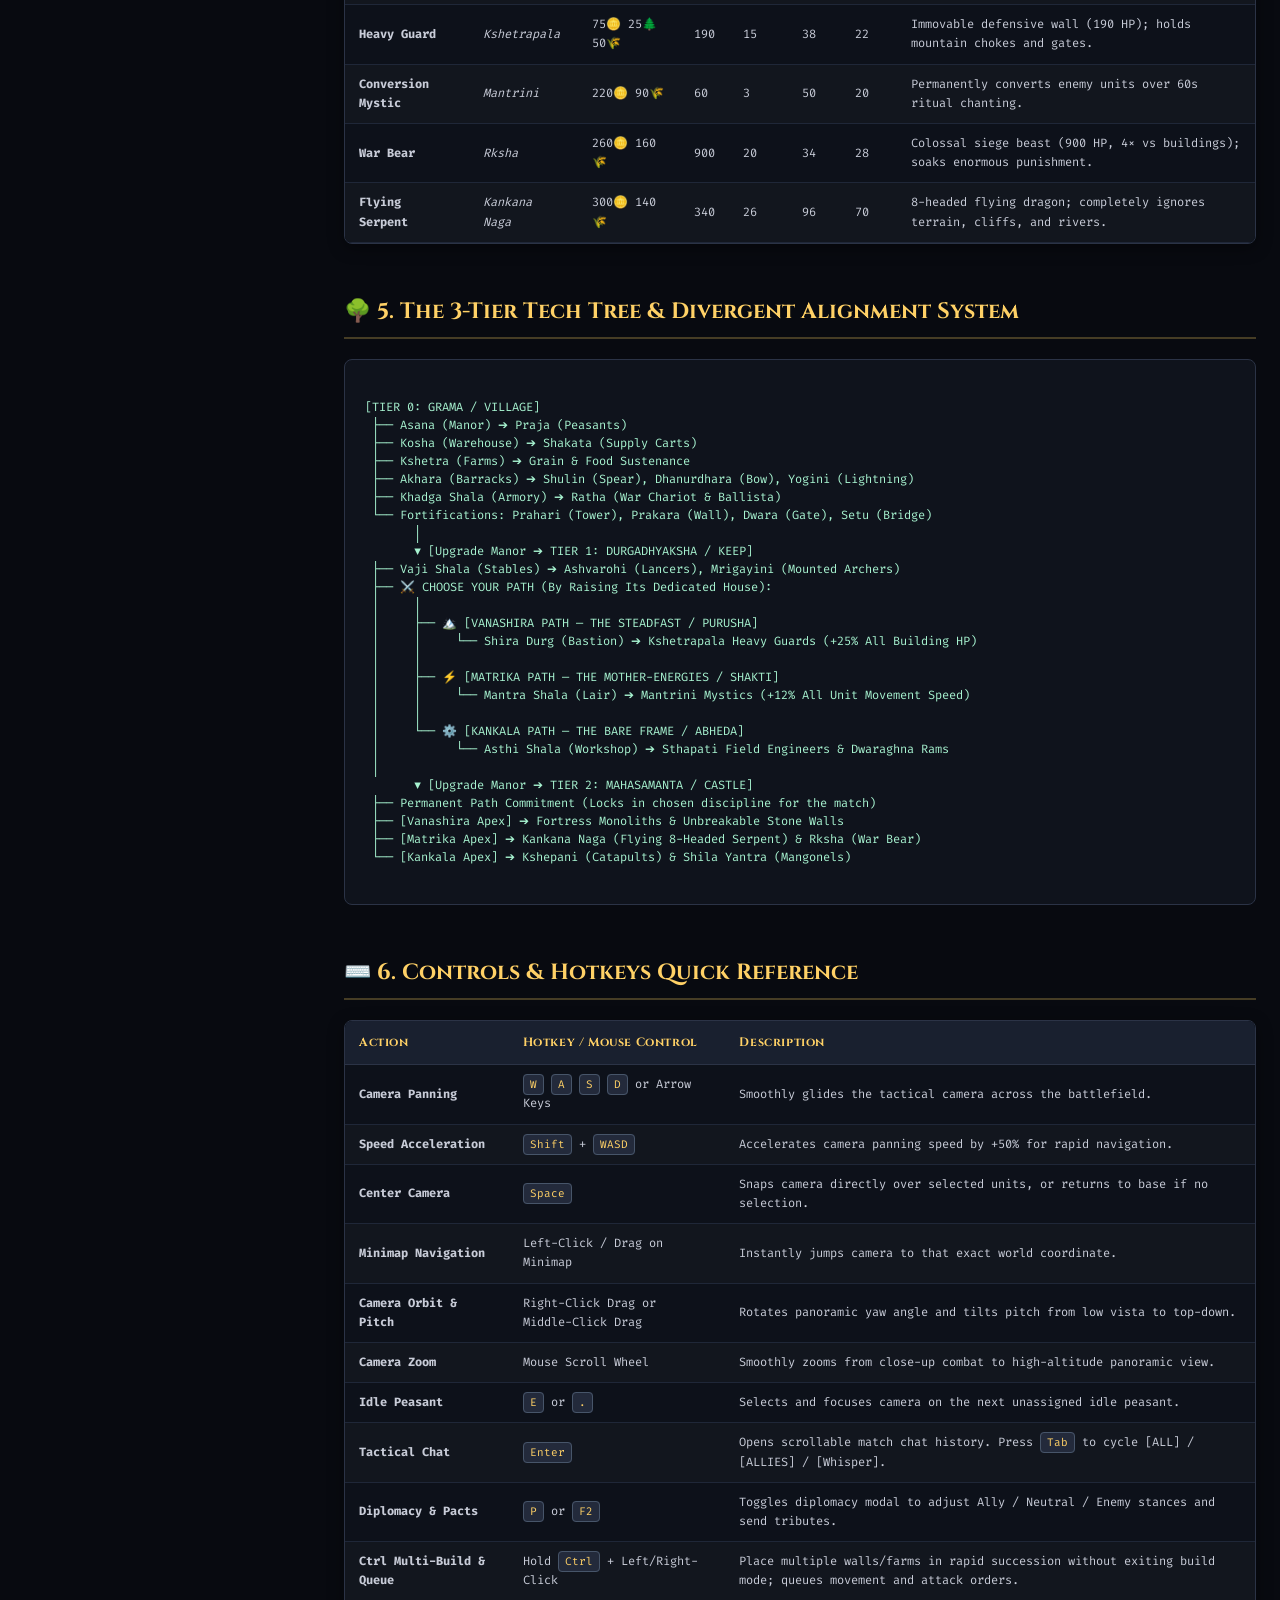
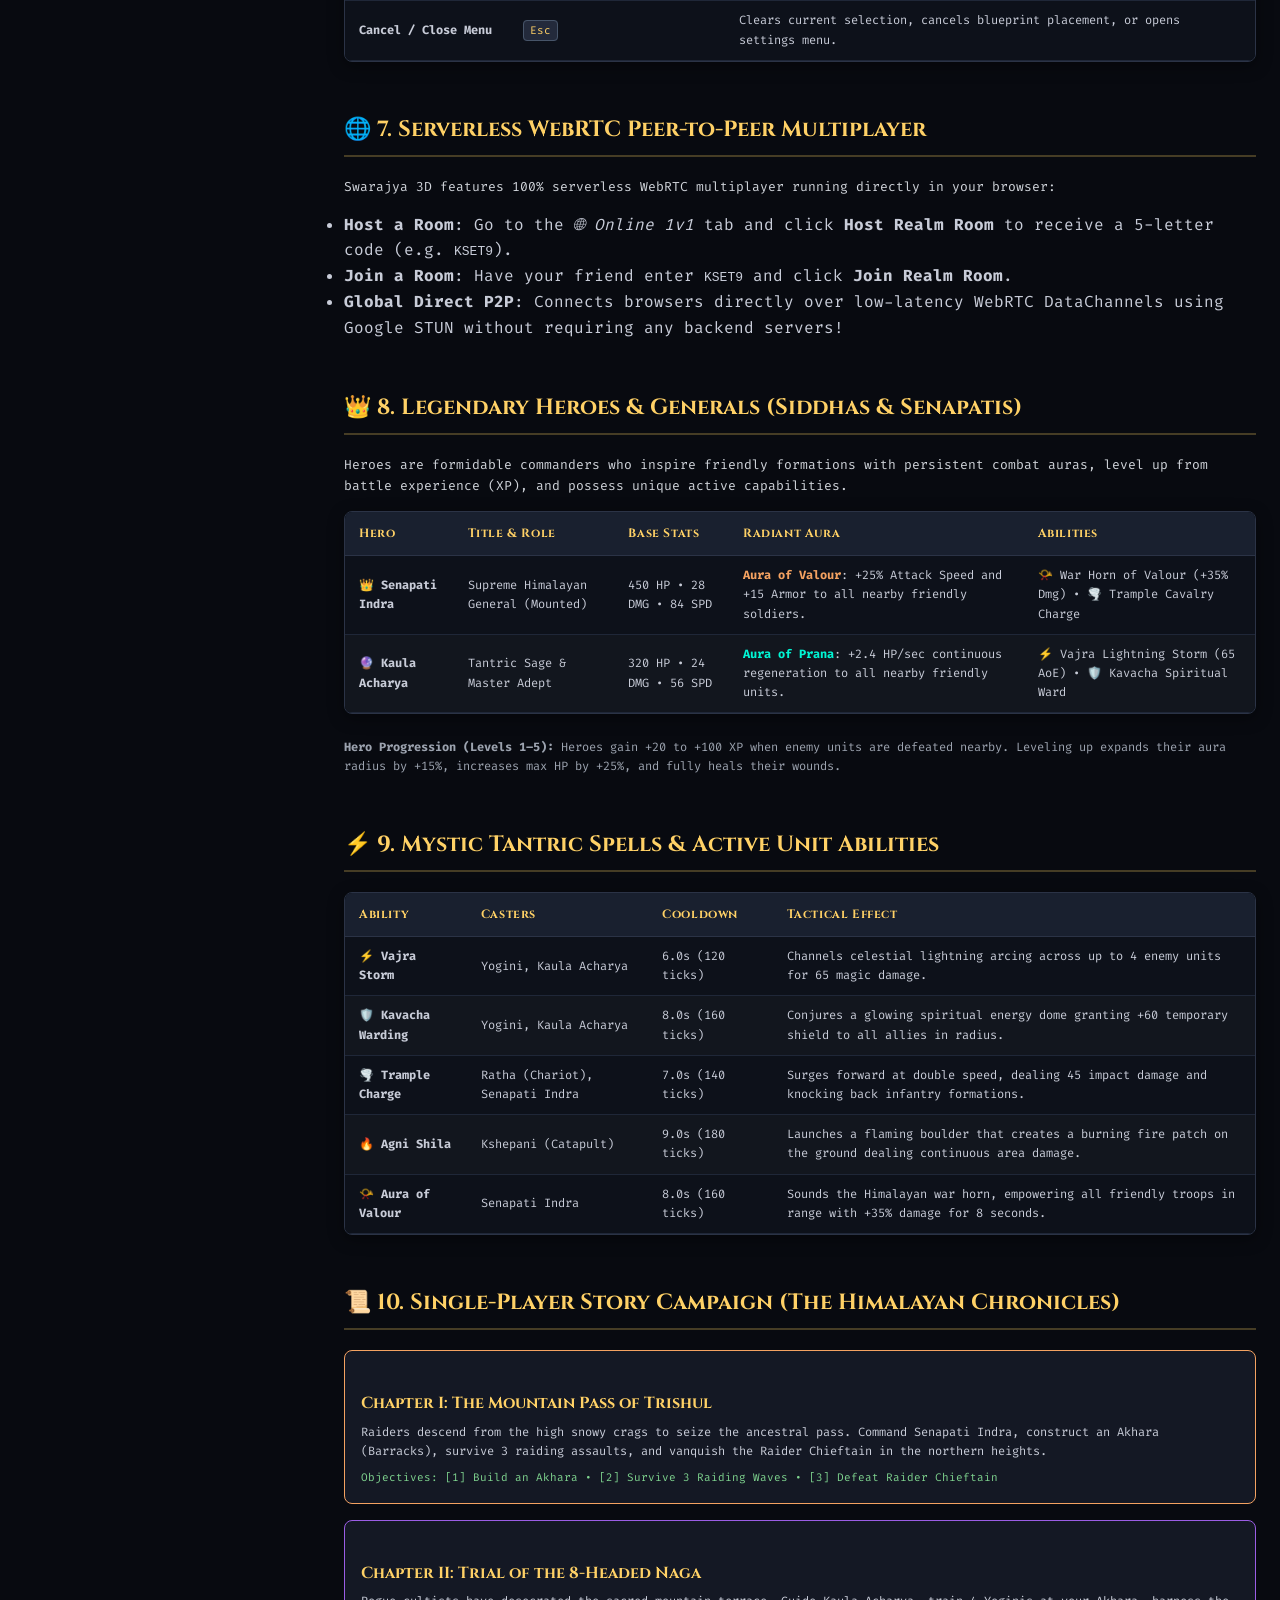
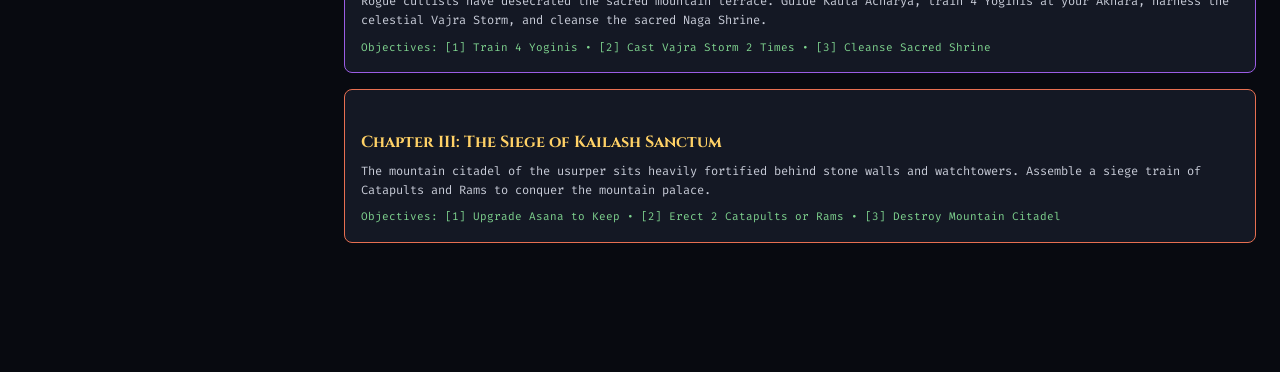
==== commit b3d5a5f0: "Implement Warrior Kings Village (Grama) auto-farming, Ctrl multi-build & command queuing, Peasant fa" ====
--- a/docs.html
+++ b/docs.html
@@ -851,6 +851,11 @@
                 <td>Toggles diplomacy modal to adjust Ally / Neutral / Enemy stances and send tributes.</td>
               </tr>
               <tr>
+                <td><strong>Ctrl Multi-Build & Queue</strong></td>
+                <td>Hold <kbd>Ctrl</kbd> + Left/Right-Click</td>
+                <td>Place multiple walls/farms in rapid succession without exiting build mode; queues movement and attack orders.</td>
+              </tr>
+              <tr>
                 <td><strong>Cancel / Close Menu</strong></td>
                 <td><kbd>Esc</kbd></td>
                 <td>Clears current selection, cancels blueprint placement, or opens settings menu.</td>
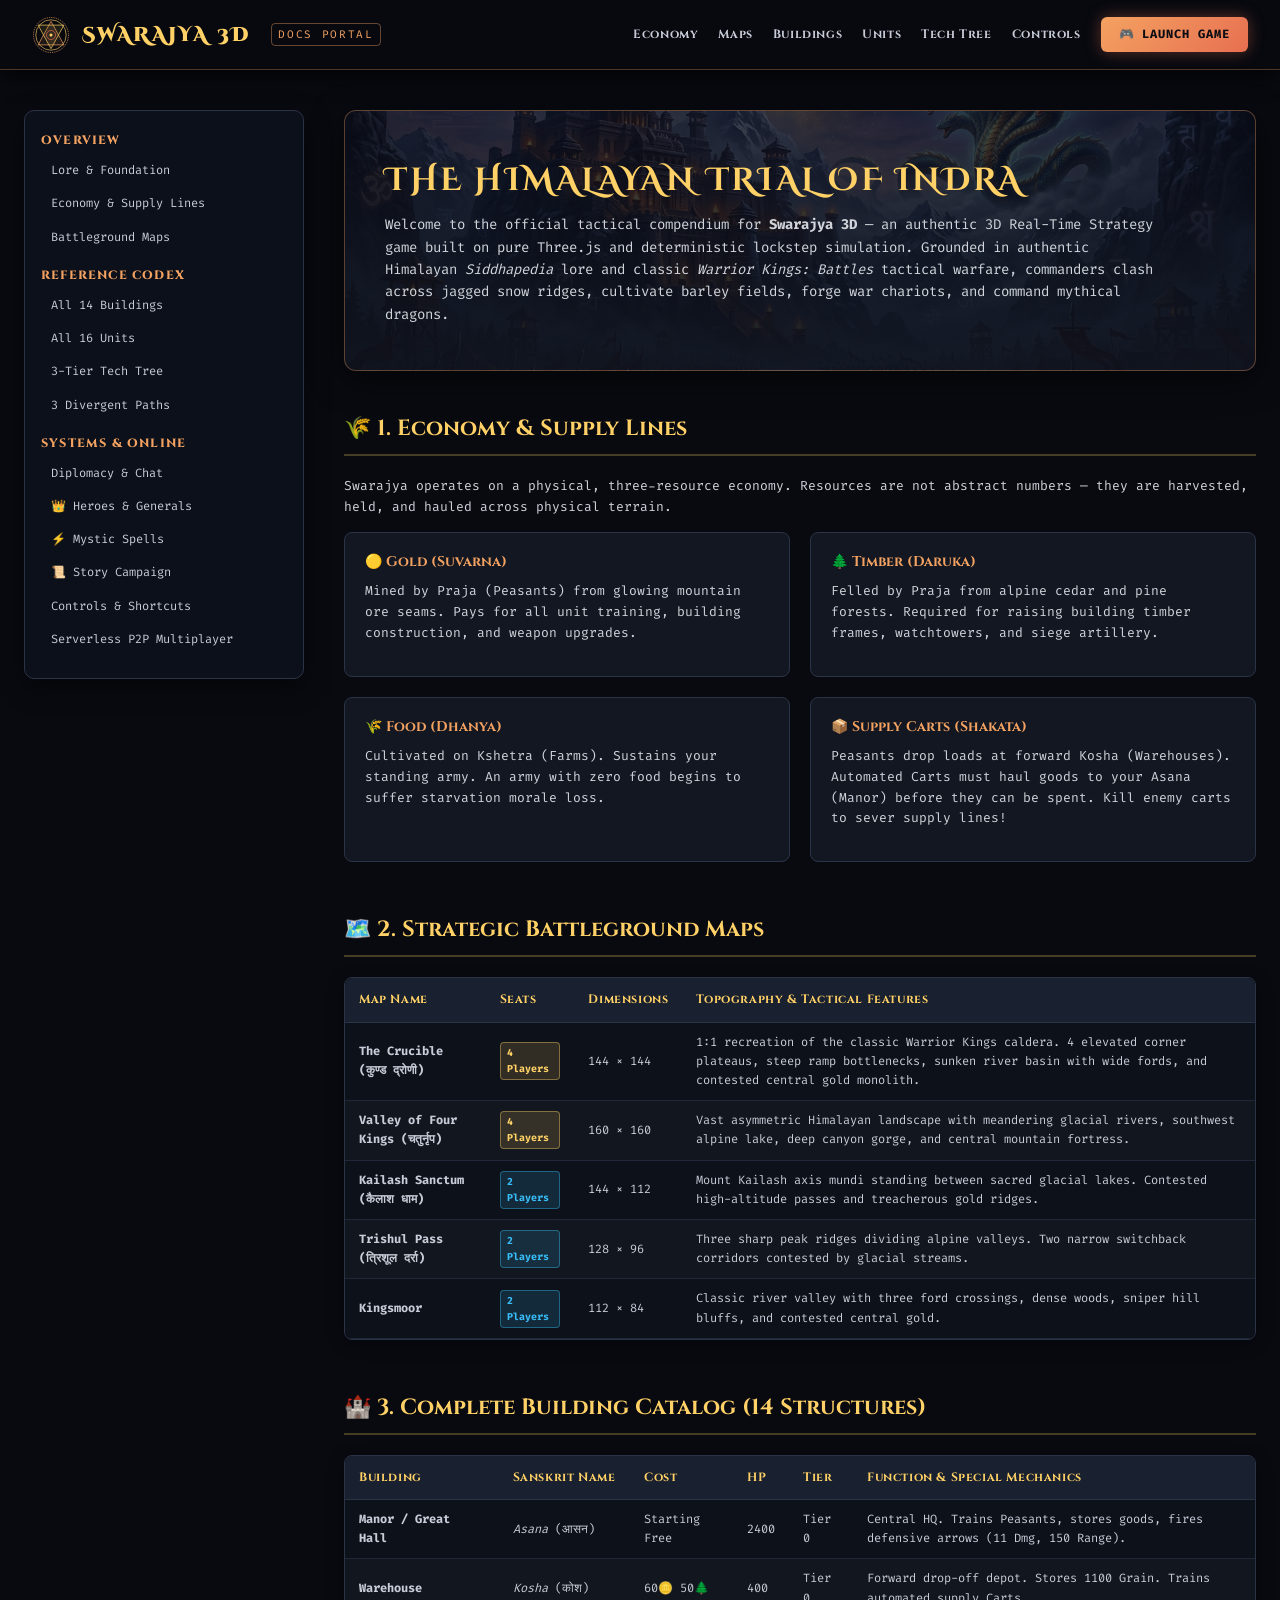
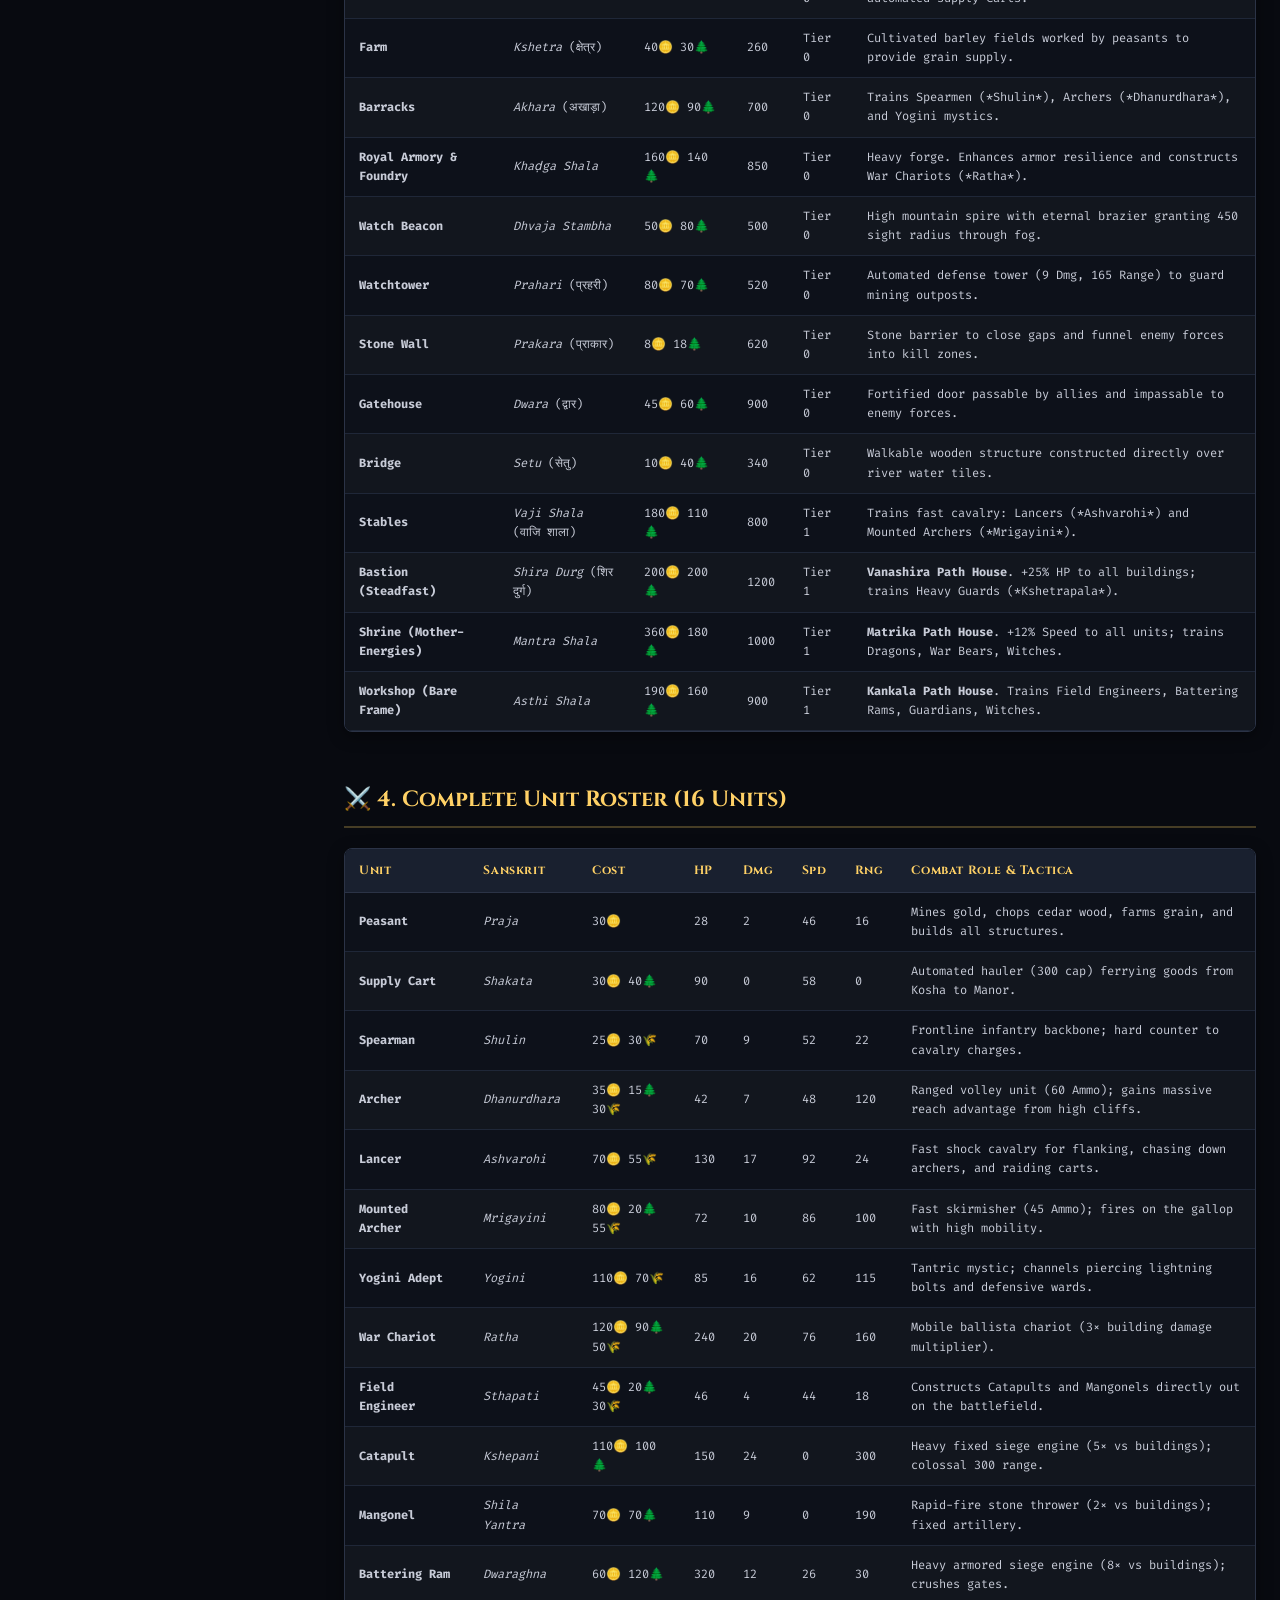
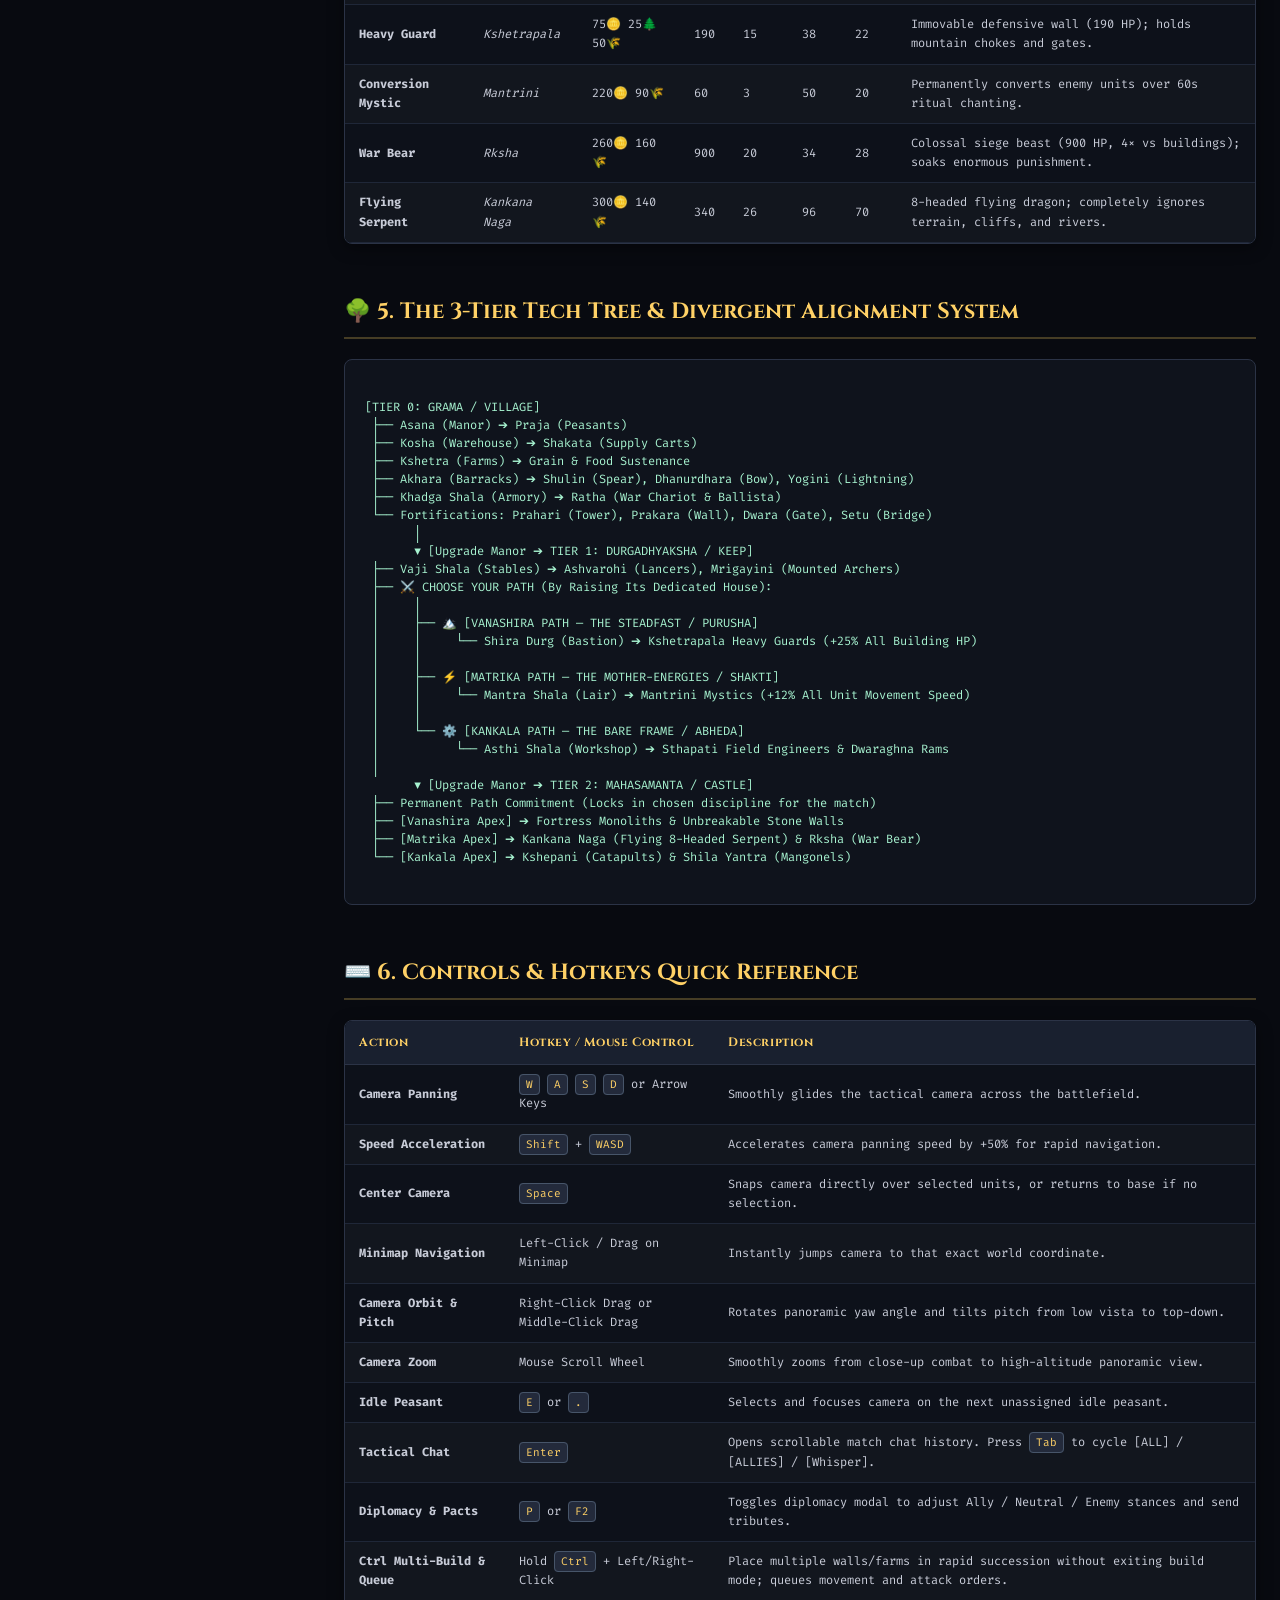
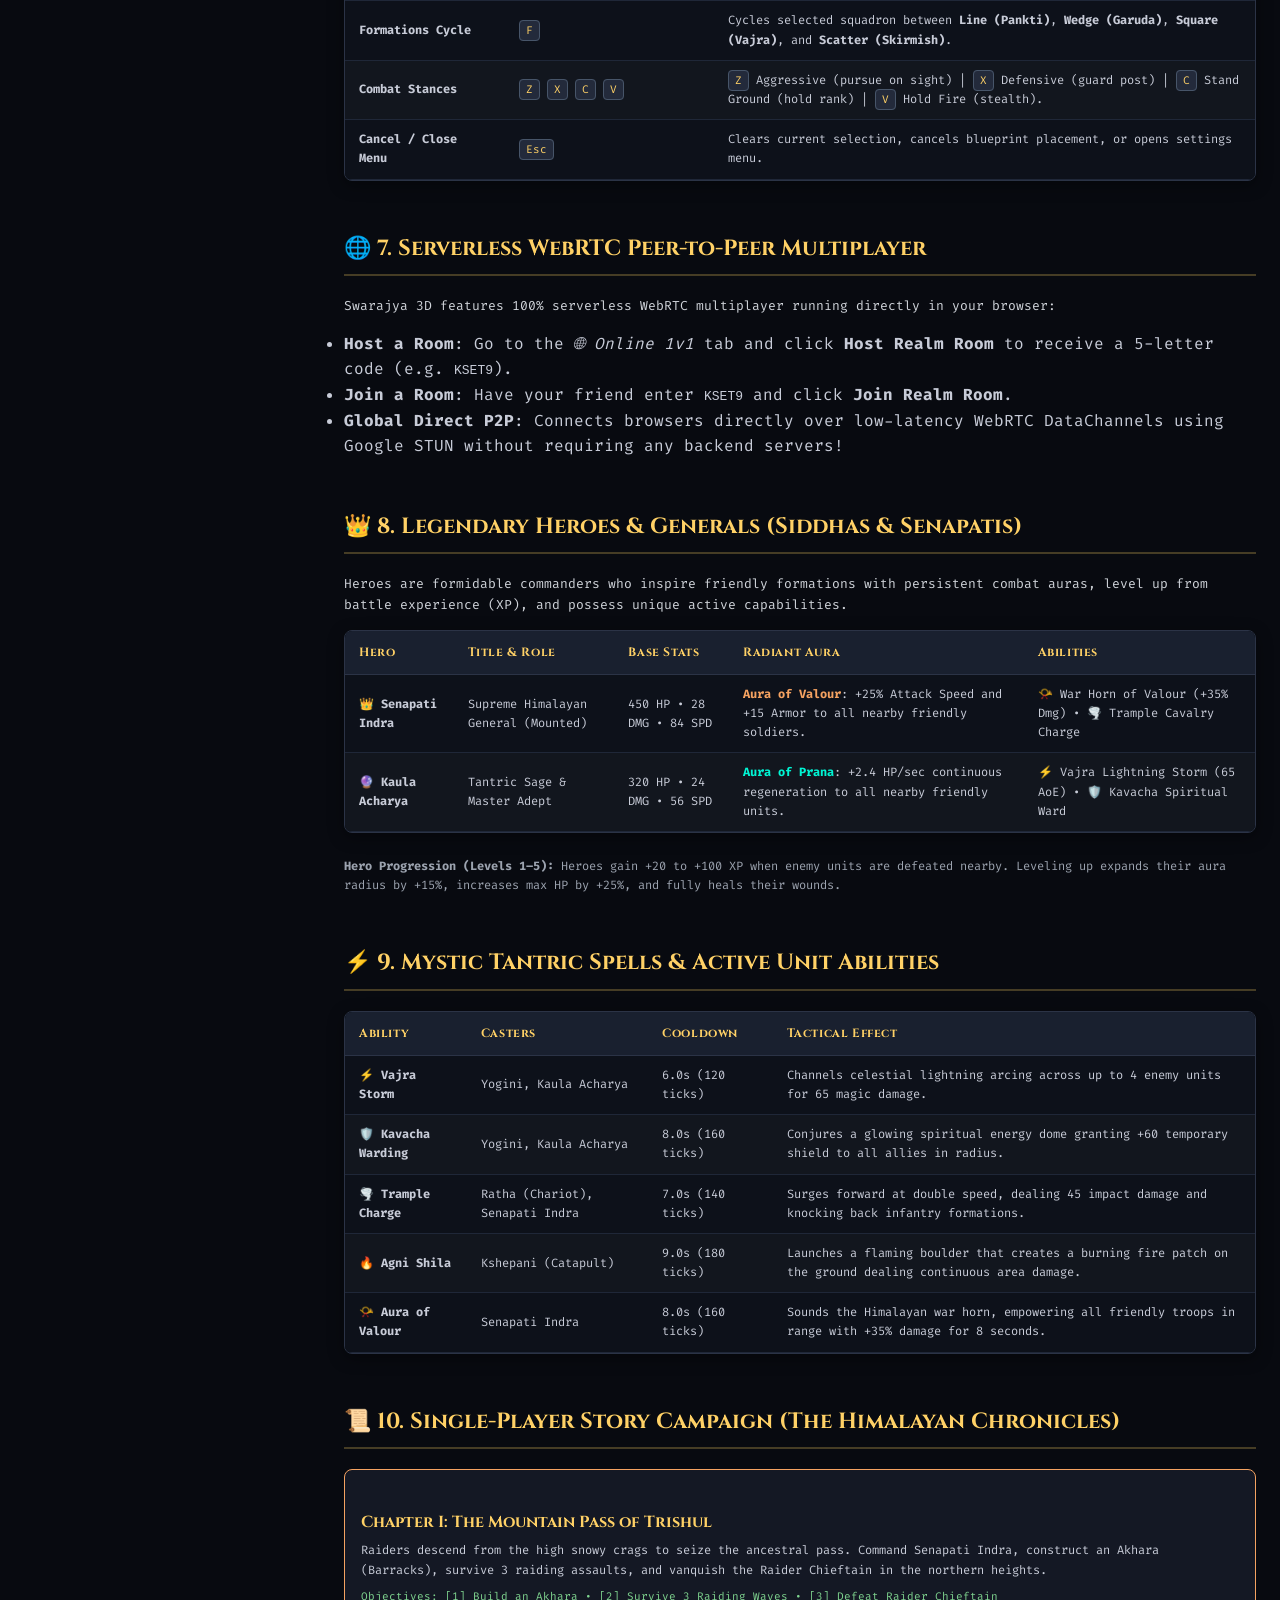
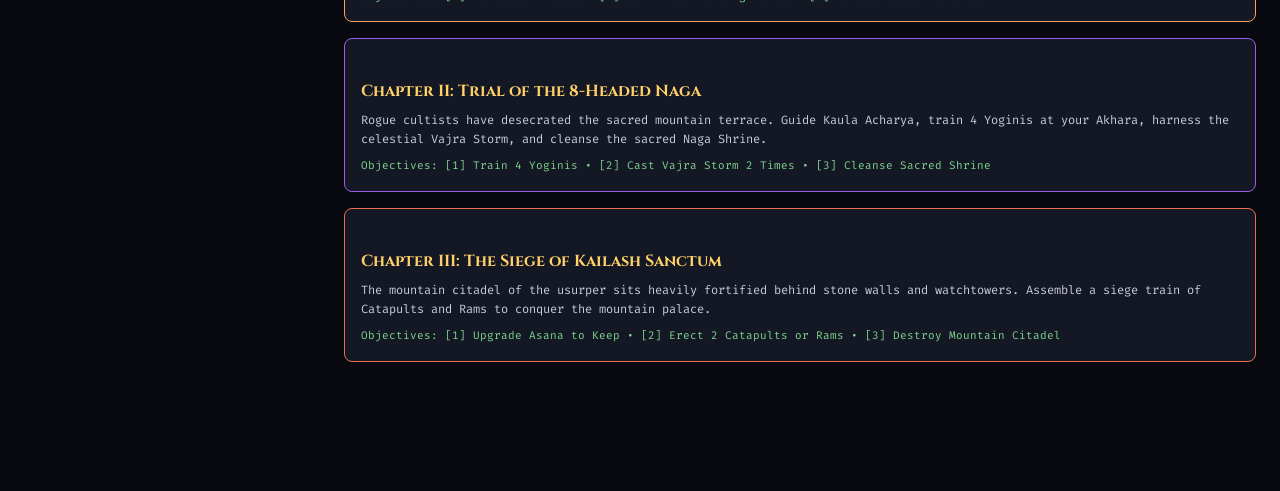
==== commit 73265484: "Implement Phase 1: Dynamic Formations (Line, Wedge, Square, Scatter) and Tactical Combat Stances (Ag" ====
--- a/docs.html
+++ b/docs.html
@@ -856,6 +856,16 @@
                 <td>Place multiple walls/farms in rapid succession without exiting build mode; queues movement and attack orders.</td>
               </tr>
               <tr>
+                <td><strong>Formations Cycle</strong></td>
+                <td><kbd>F</kbd></td>
+                <td>Cycles selected squadron between <strong>Line (Pankti)</strong>, <strong>Wedge (Garuda)</strong>, <strong>Square (Vajra)</strong>, and <strong>Scatter (Skirmish)</strong>.</td>
+              </tr>
+              <tr>
+                <td><strong>Combat Stances</strong></td>
+                <td><kbd>Z</kbd> <kbd>X</kbd> <kbd>C</kbd> <kbd>V</kbd></td>
+                <td><kbd>Z</kbd> Aggressive (pursue on sight) | <kbd>X</kbd> Defensive (guard post) | <kbd>C</kbd> Stand Ground (hold rank) | <kbd>V</kbd> Hold Fire (stealth).</td>
+              </tr>
+              <tr>
                 <td><strong>Cancel / Close Menu</strong></td>
                 <td><kbd>Esc</kbd></td>
                 <td>Clears current selection, cancels blueprint placement, or opens settings menu.</td>
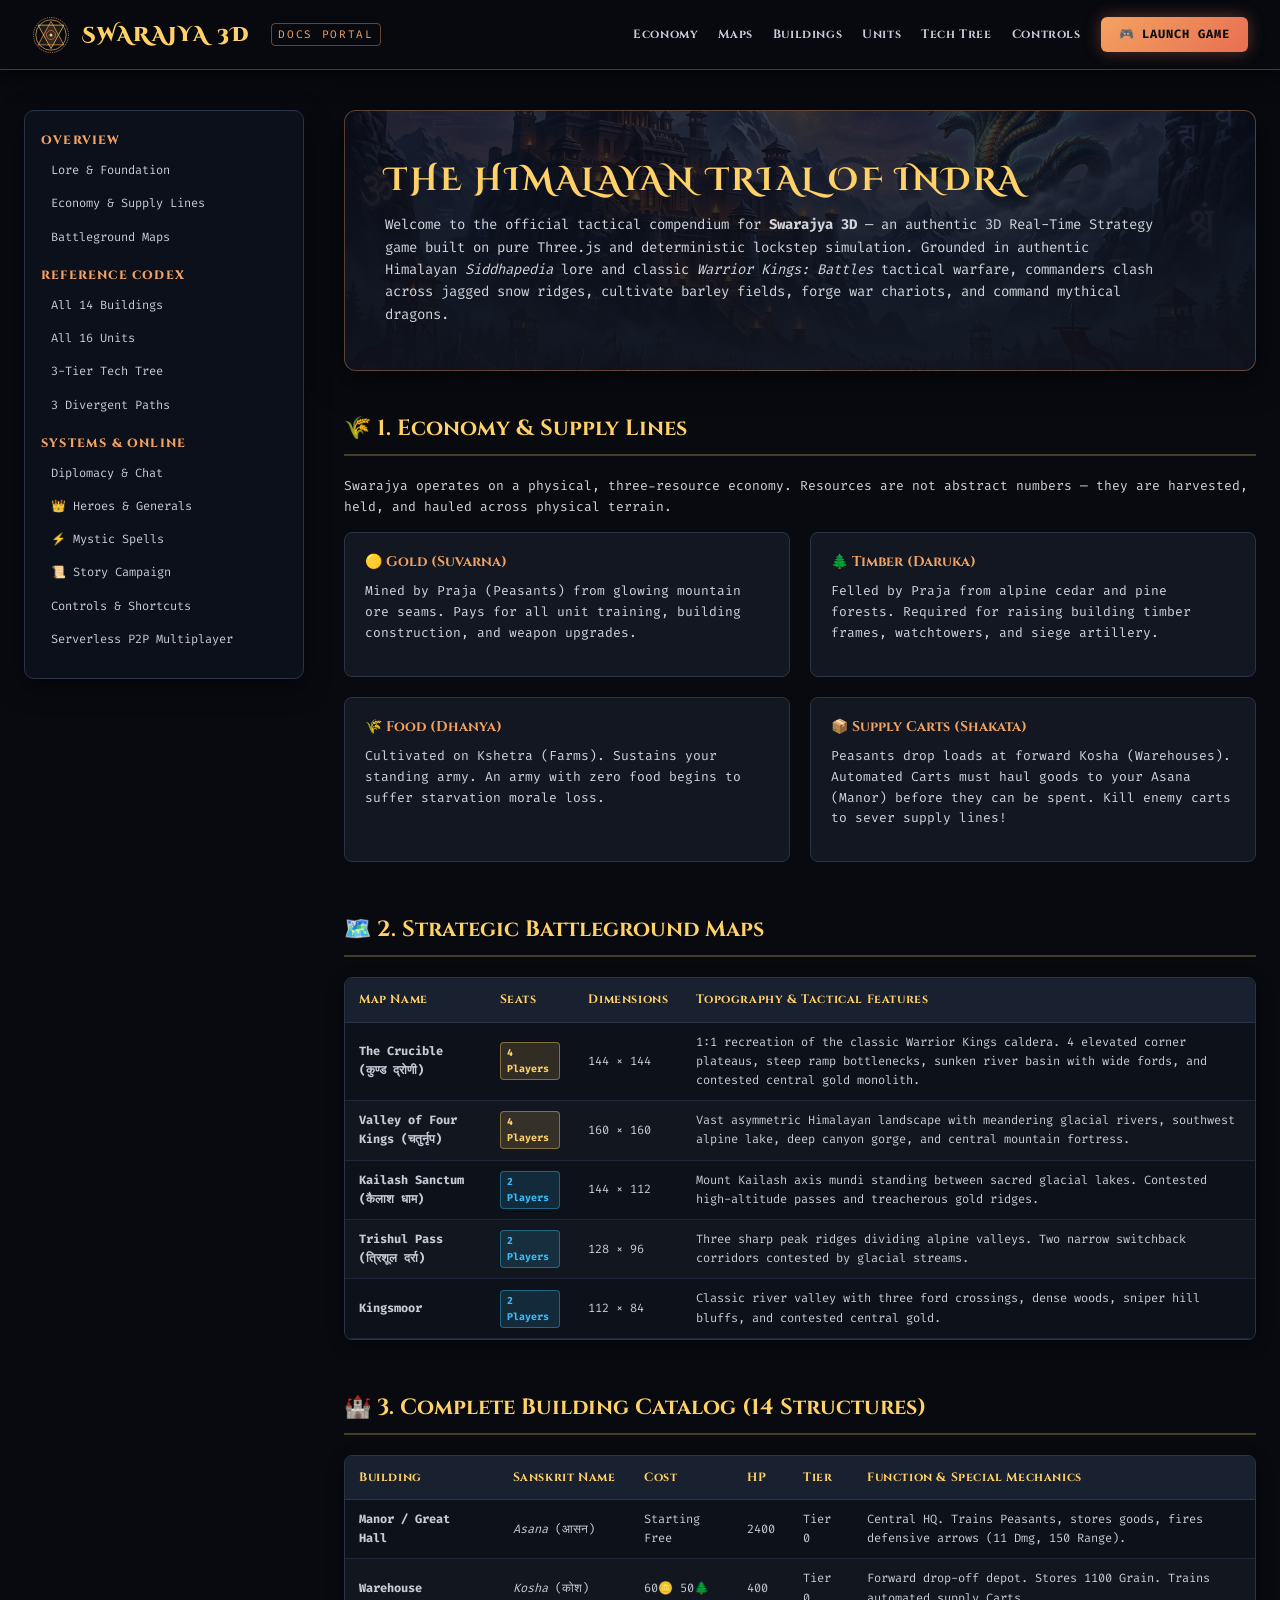
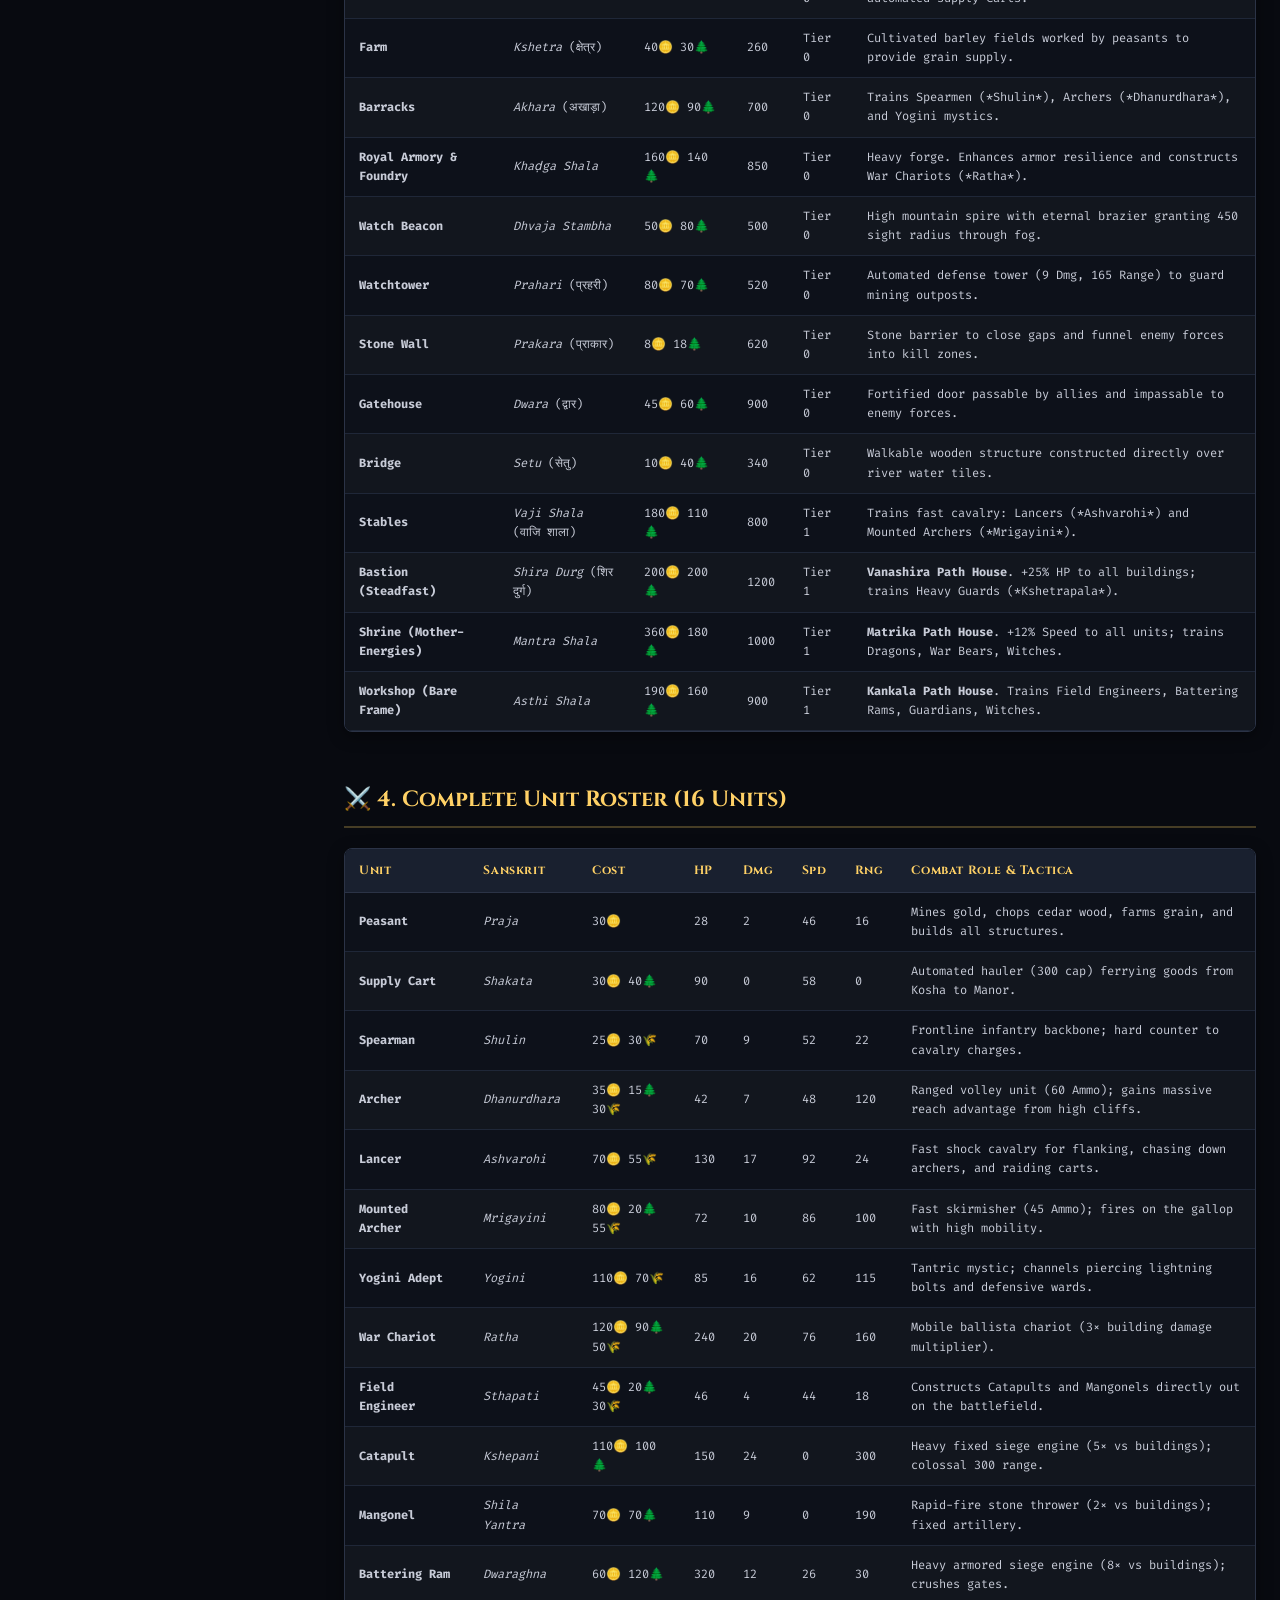
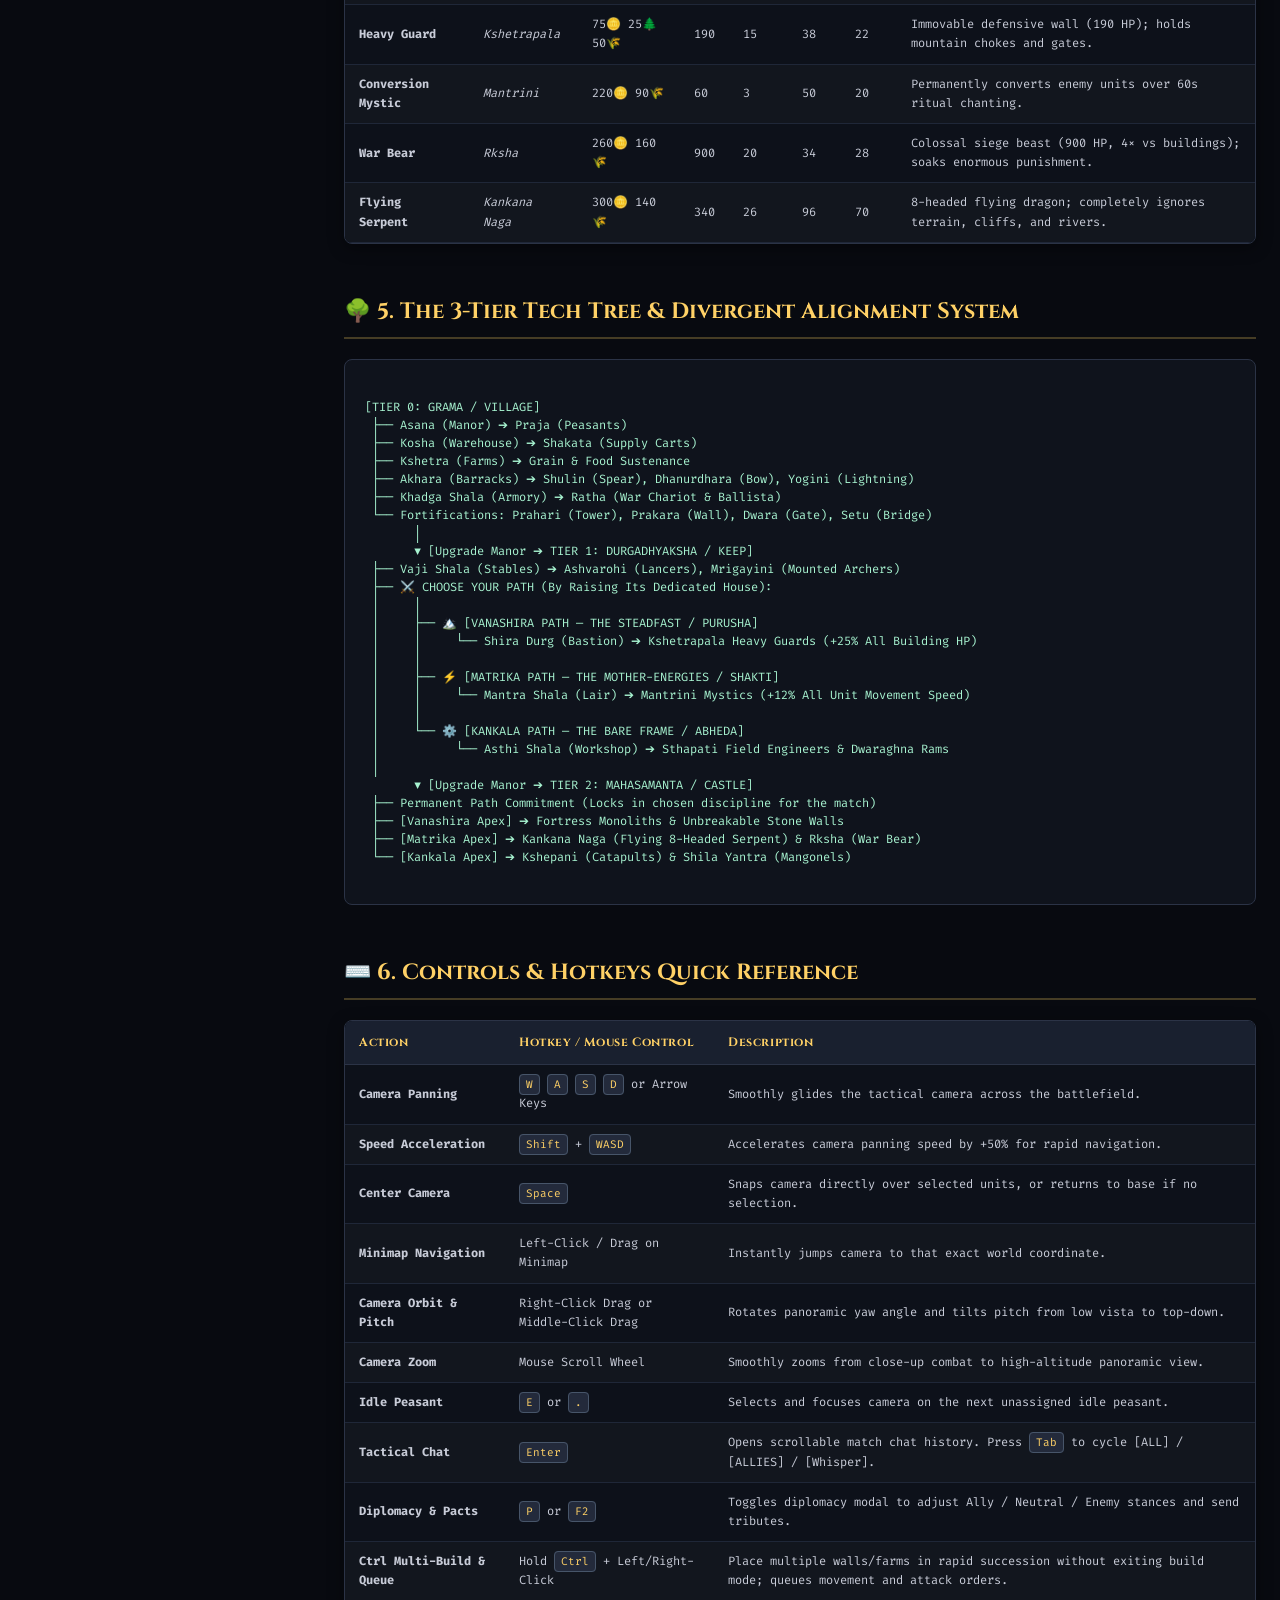
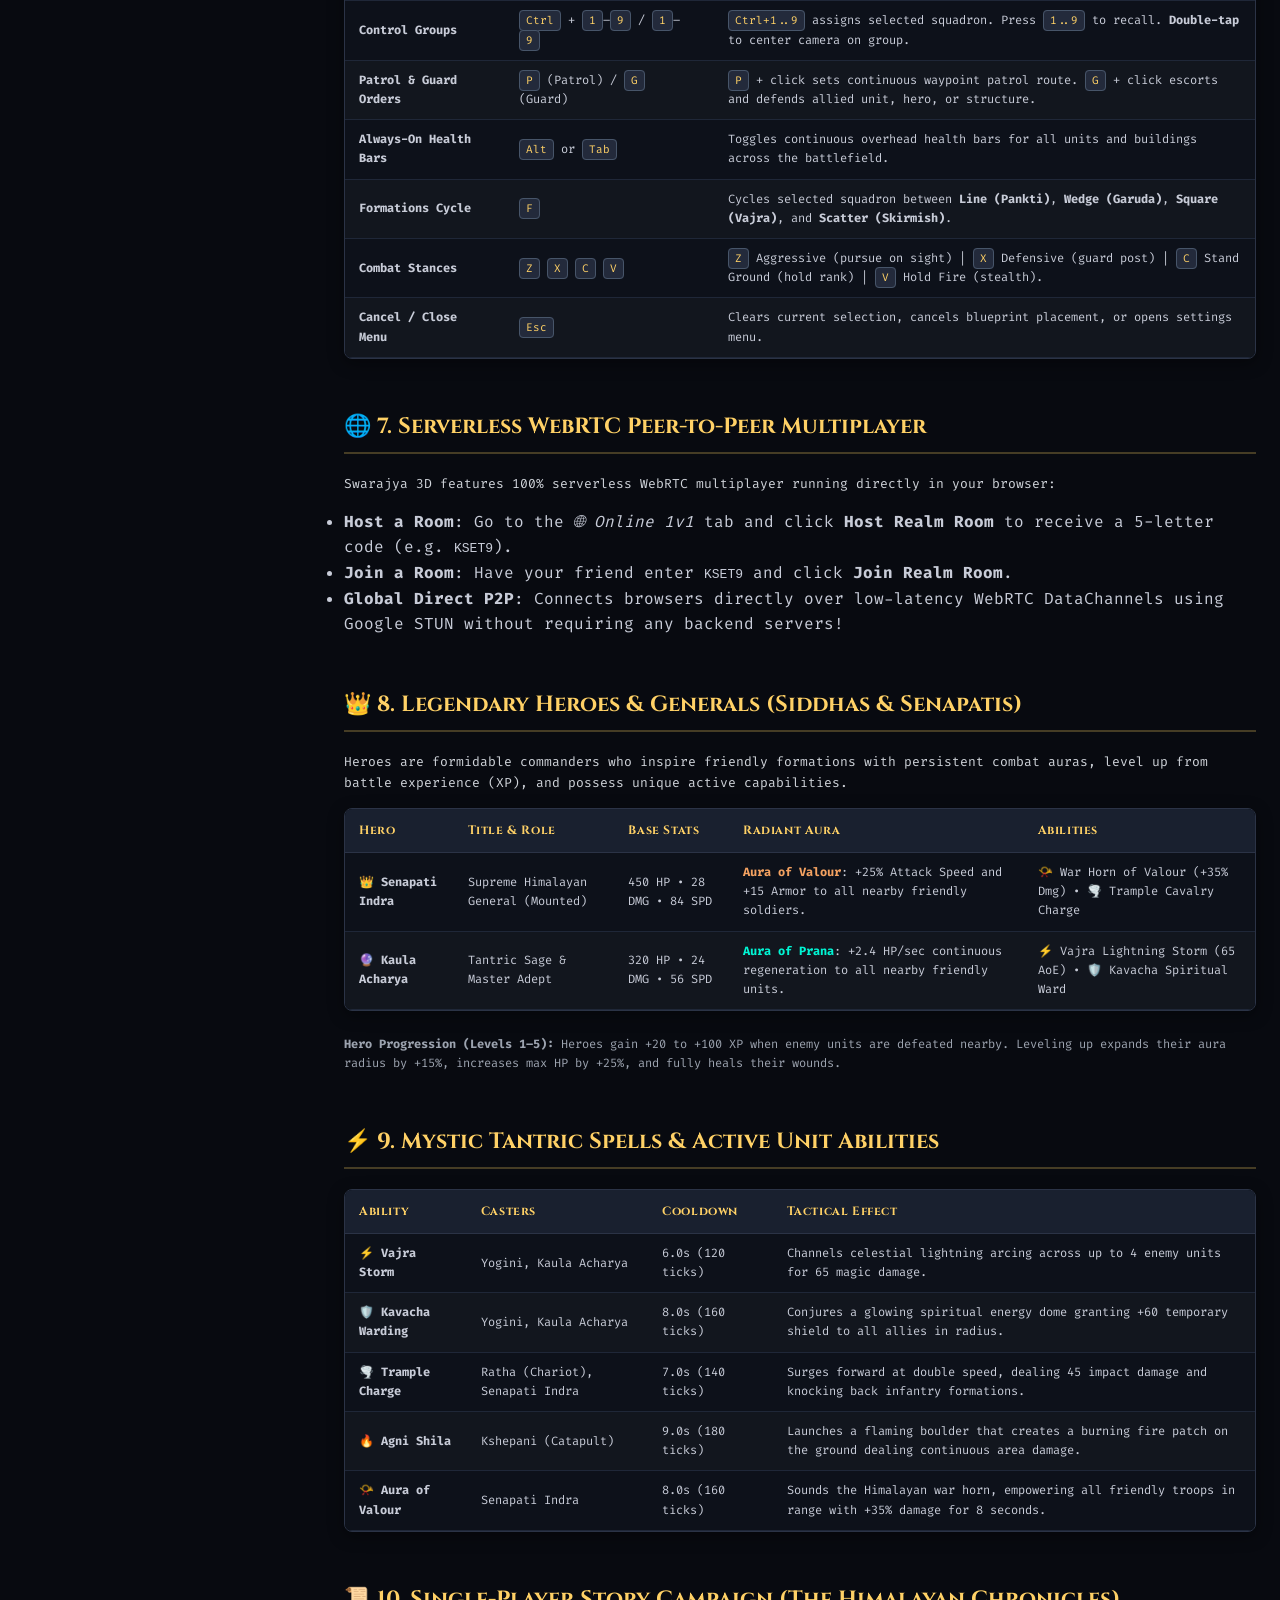
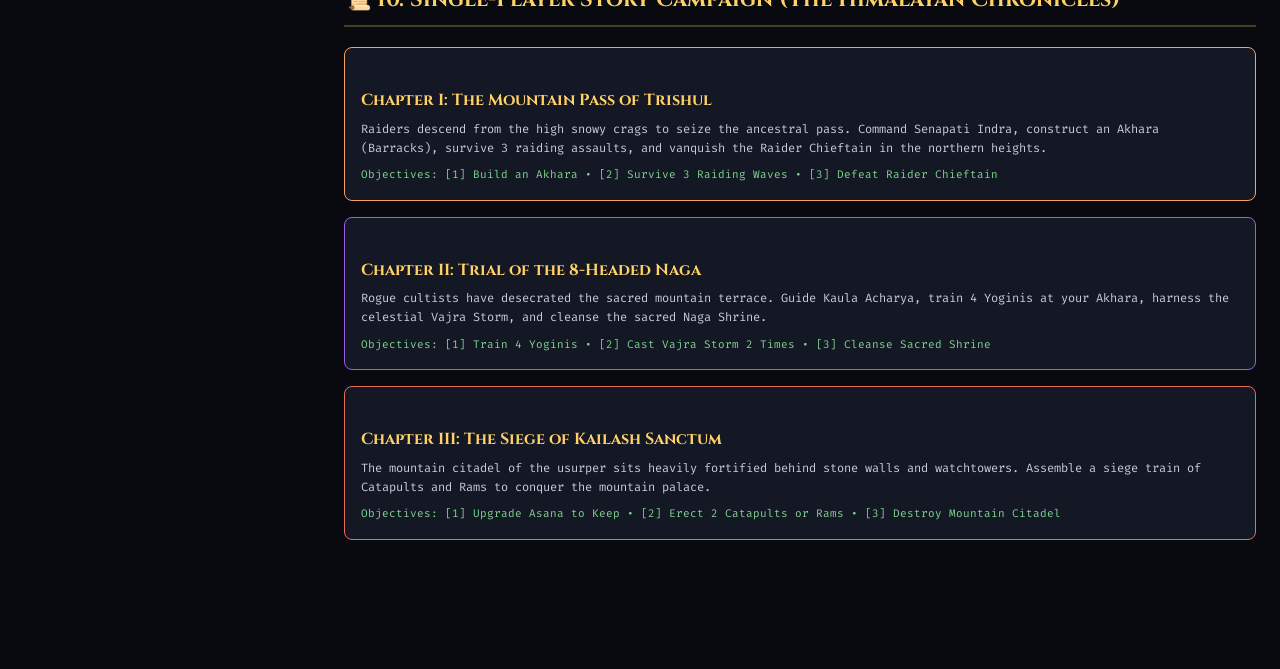
==== commit 15b50349: "Implement Phase 2: Control Groups (Ctrl+1..9 with double-tap camera center), Patrol & Guard Orders, " ====
--- a/docs.html
+++ b/docs.html
@@ -856,6 +856,21 @@
                 <td>Place multiple walls/farms in rapid succession without exiting build mode; queues movement and attack orders.</td>
               </tr>
               <tr>
+                <td><strong>Control Groups</strong></td>
+                <td><kbd>Ctrl</kbd> + <kbd>1</kbd>–<kbd>9</kbd> / <kbd>1</kbd>–<kbd>9</kbd></td>
+                <td><kbd>Ctrl+1..9</kbd> assigns selected squadron. Press <kbd>1..9</kbd> to recall. <strong>Double-tap</strong> to center camera on group.</td>
+              </tr>
+              <tr>
+                <td><strong>Patrol & Guard Orders</strong></td>
+                <td><kbd>P</kbd> (Patrol) / <kbd>G</kbd> (Guard)</td>
+                <td><kbd>P</kbd> + click sets continuous waypoint patrol route. <kbd>G</kbd> + click escorts and defends allied unit, hero, or structure.</td>
+              </tr>
+              <tr>
+                <td><strong>Always-On Health Bars</strong></td>
+                <td><kbd>Alt</kbd> or <kbd>Tab</kbd></td>
+                <td>Toggles continuous overhead health bars for all units and buildings across the battlefield.</td>
+              </tr>
+              <tr>
                 <td><strong>Formations Cycle</strong></td>
                 <td><kbd>F</kbd></td>
                 <td>Cycles selected squadron between <strong>Line (Pankti)</strong>, <strong>Wedge (Garuda)</strong>, <strong>Square (Vajra)</strong>, and <strong>Scatter (Skirmish)</strong>.</td>
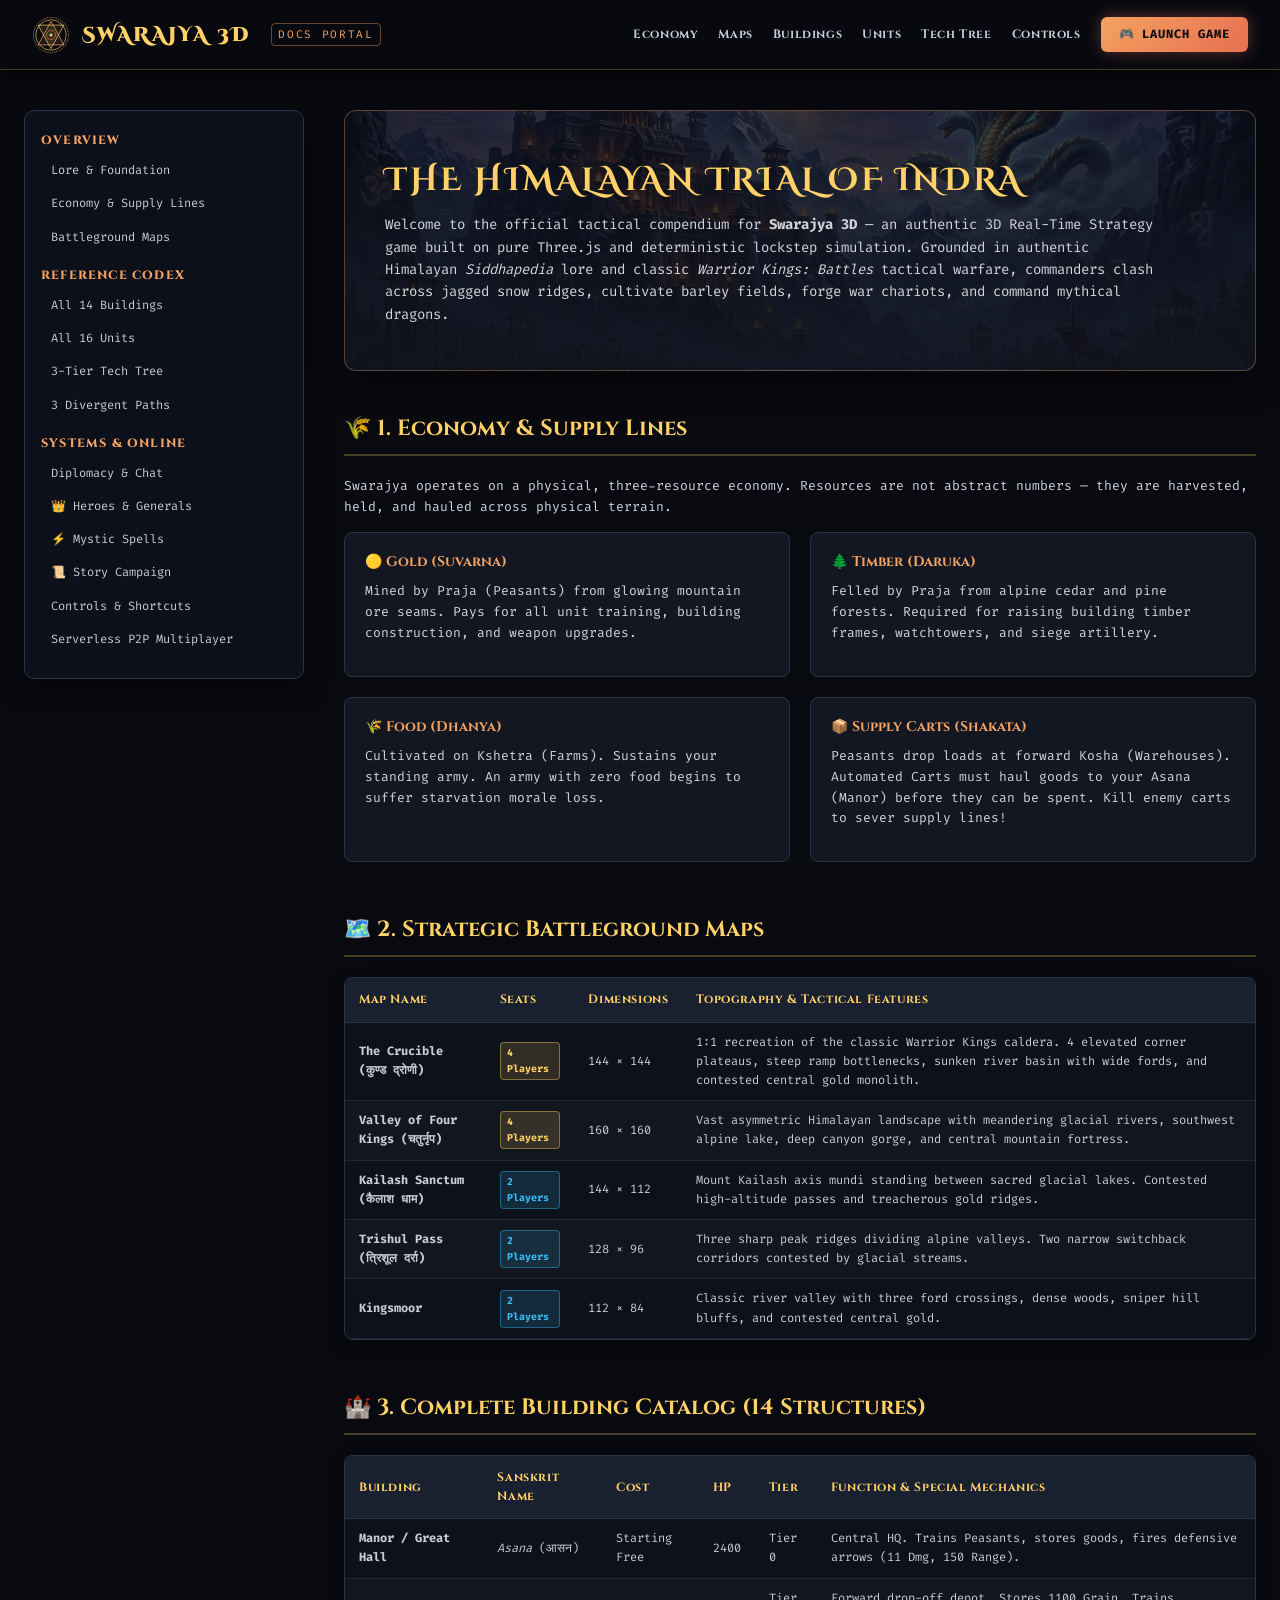
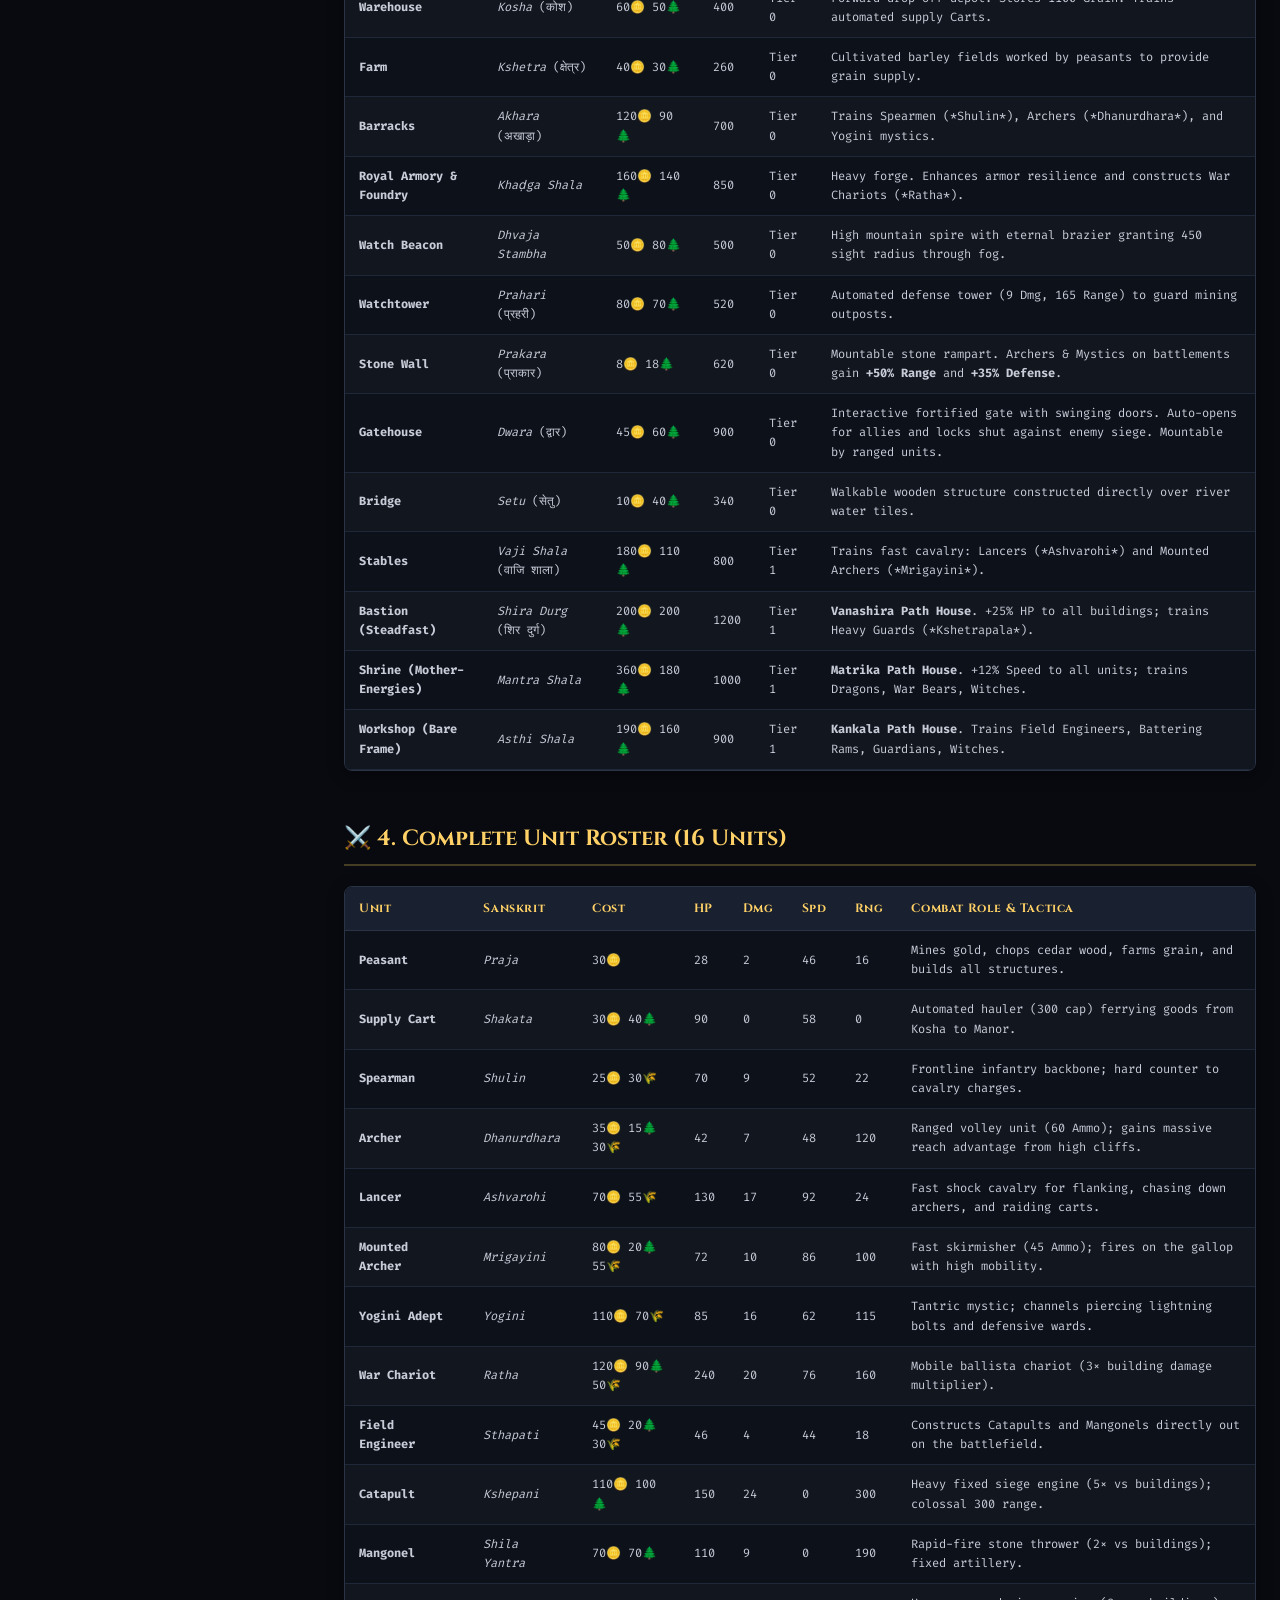
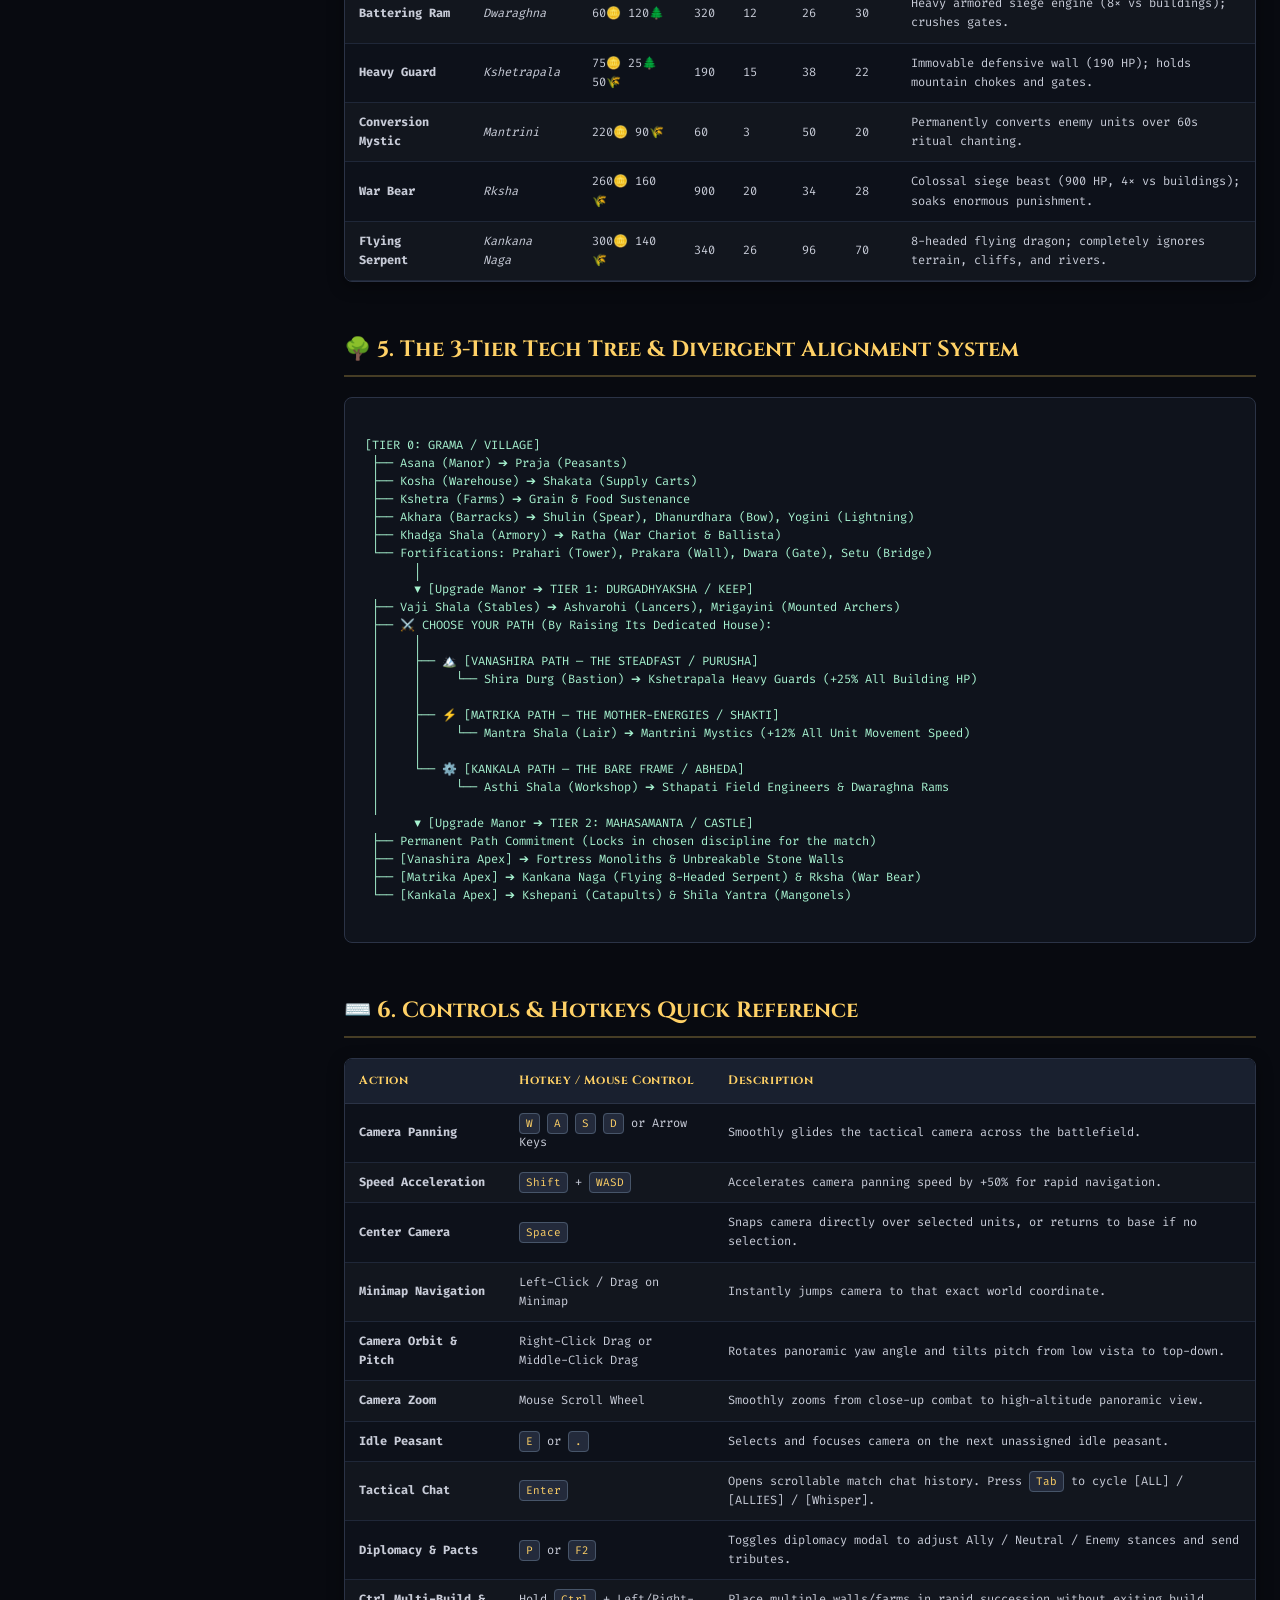
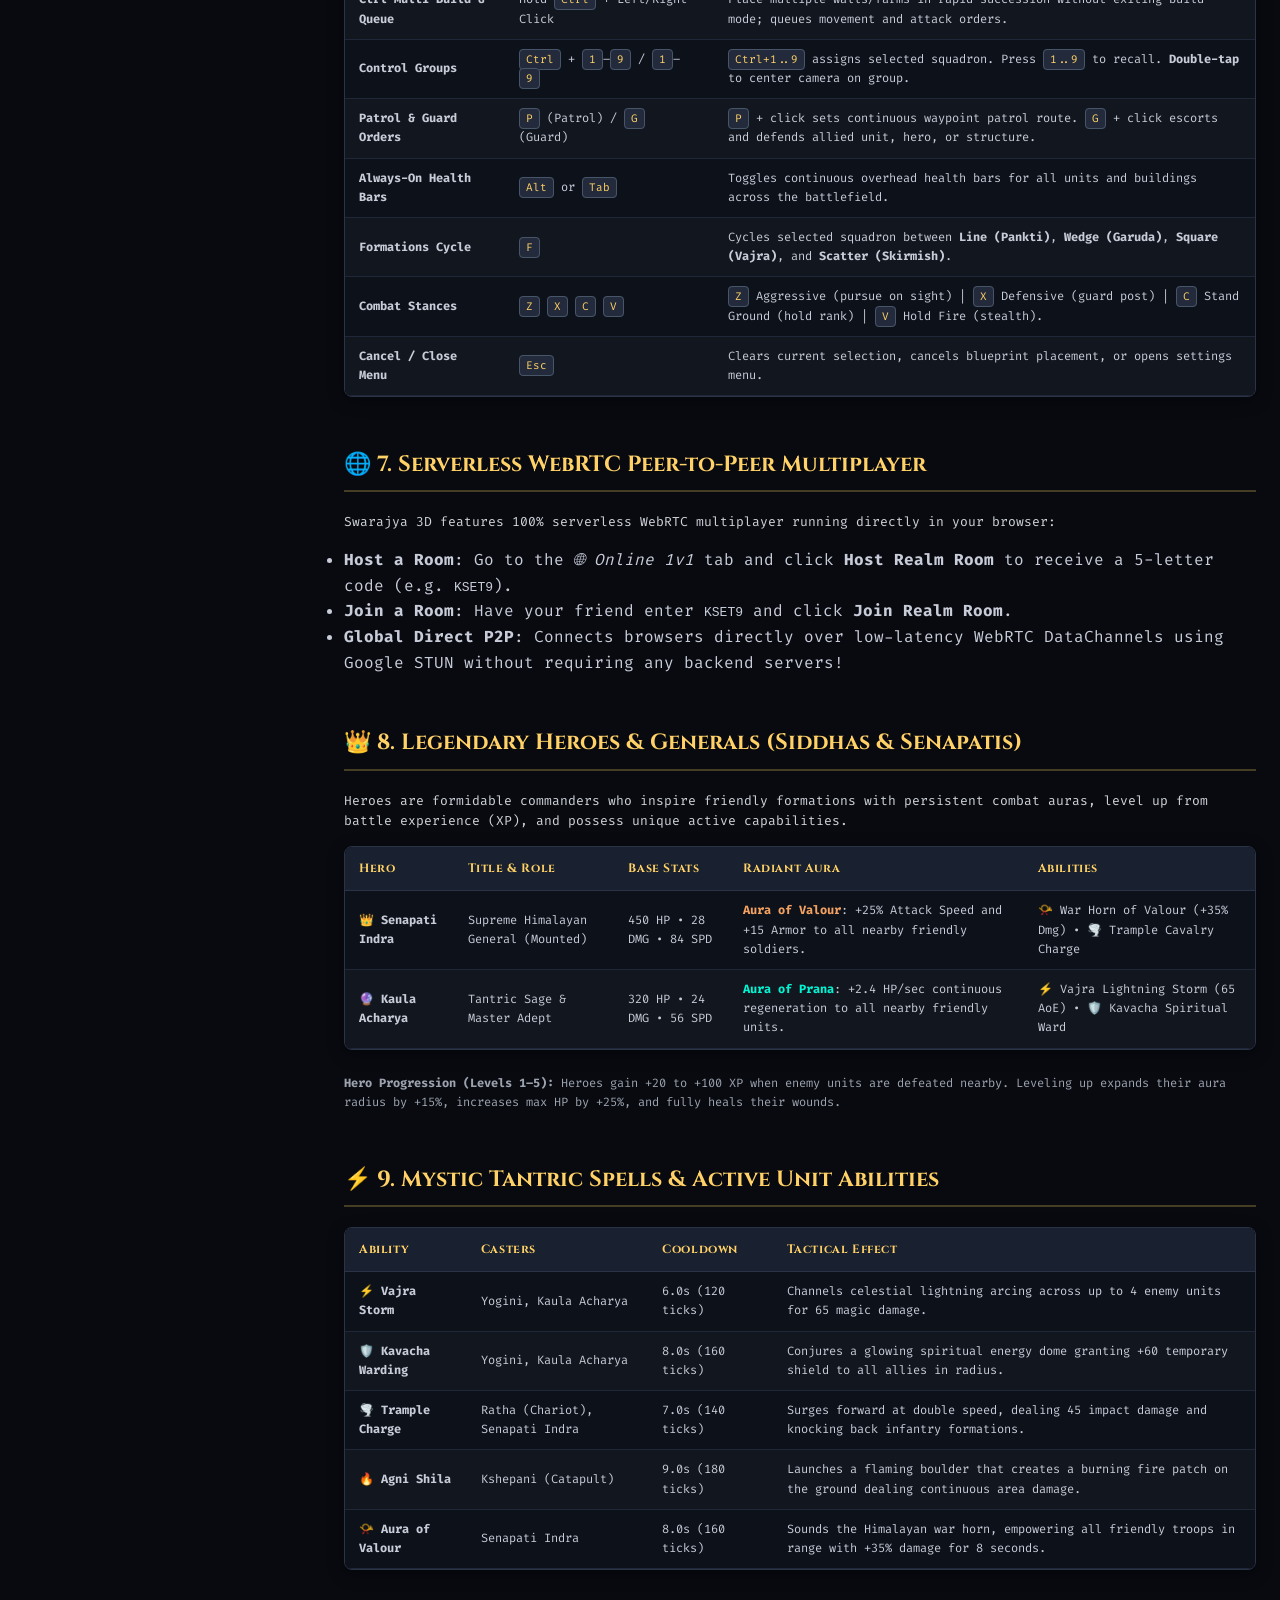
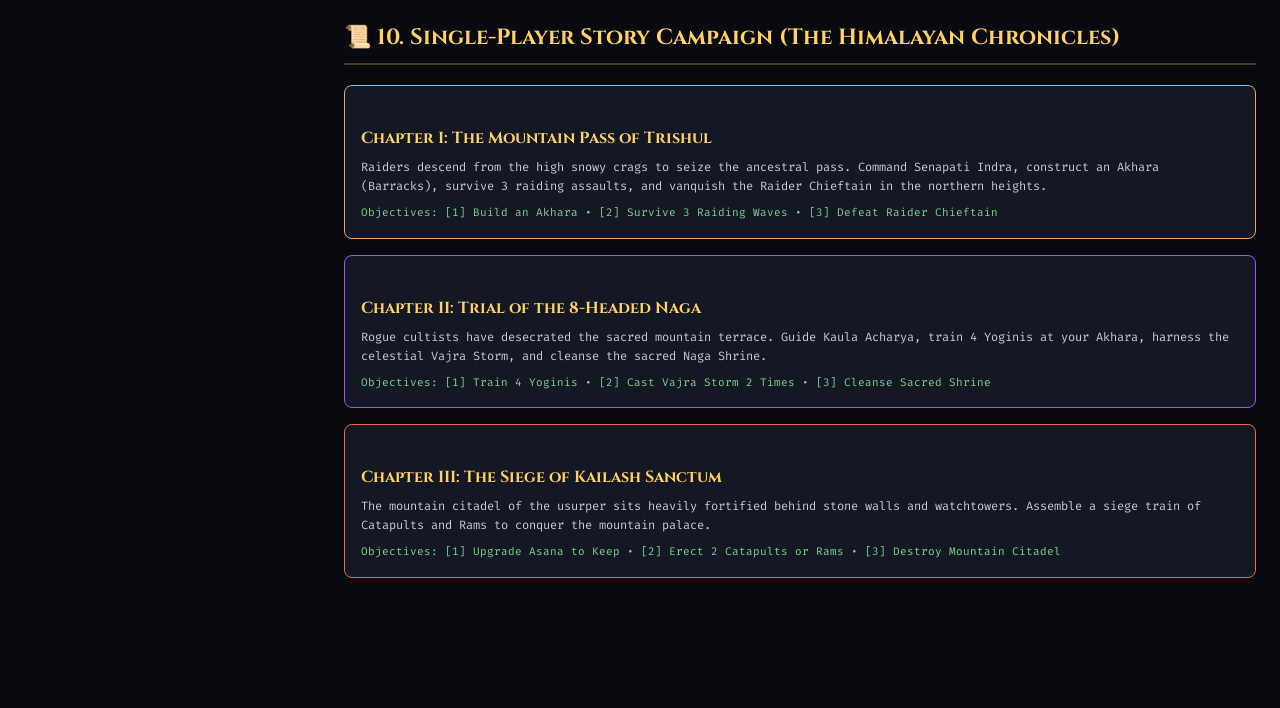
==== commit 9a1a39f5: "Implement Phase 3: Wall-Mounting Ramparts for Archers/Mystics (+50% Range, +35% Defense) & Interacti" ====
--- a/docs.html
+++ b/docs.html
@@ -521,7 +521,7 @@
                 <td>8🪙 18🌲</td>
                 <td>620</td>
                 <td>Tier 0</td>
-                <td>Stone barrier to close gaps and funnel enemy forces into kill zones.</td>
+                <td>Mountable stone rampart. Archers & Mystics on battlements gain <strong>+50% Range</strong> and <strong>+35% Defense</strong>.</td>
               </tr>
               <tr>
                 <td><strong>Gatehouse</strong></td>
@@ -529,7 +529,7 @@
                 <td>45🪙 60🌲</td>
                 <td>900</td>
                 <td>Tier 0</td>
-                <td>Fortified door passable by allies and impassable to enemy forces.</td>
+                <td>Interactive fortified gate with swinging doors. Auto-opens for allies and locks shut against enemy siege. Mountable by ranged units.</td>
               </tr>
               <tr>
                 <td><strong>Bridge</strong></td>
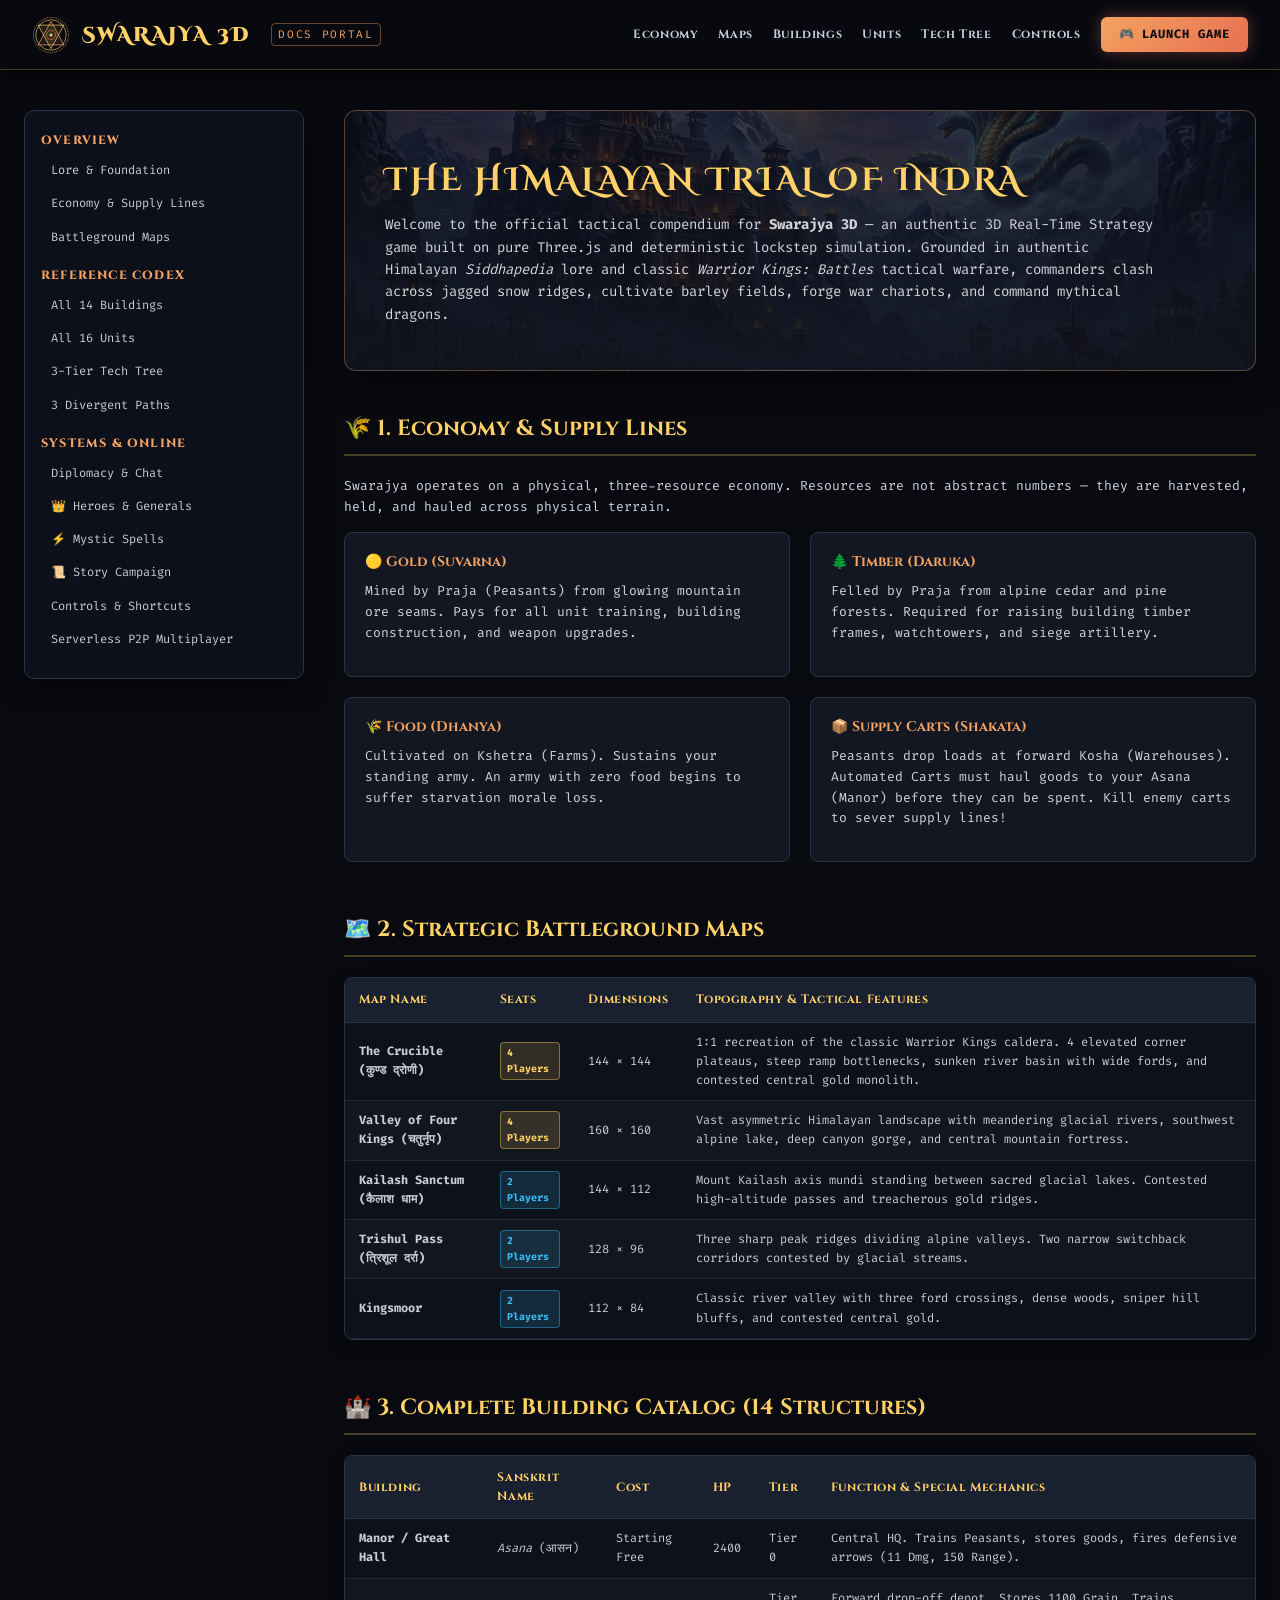
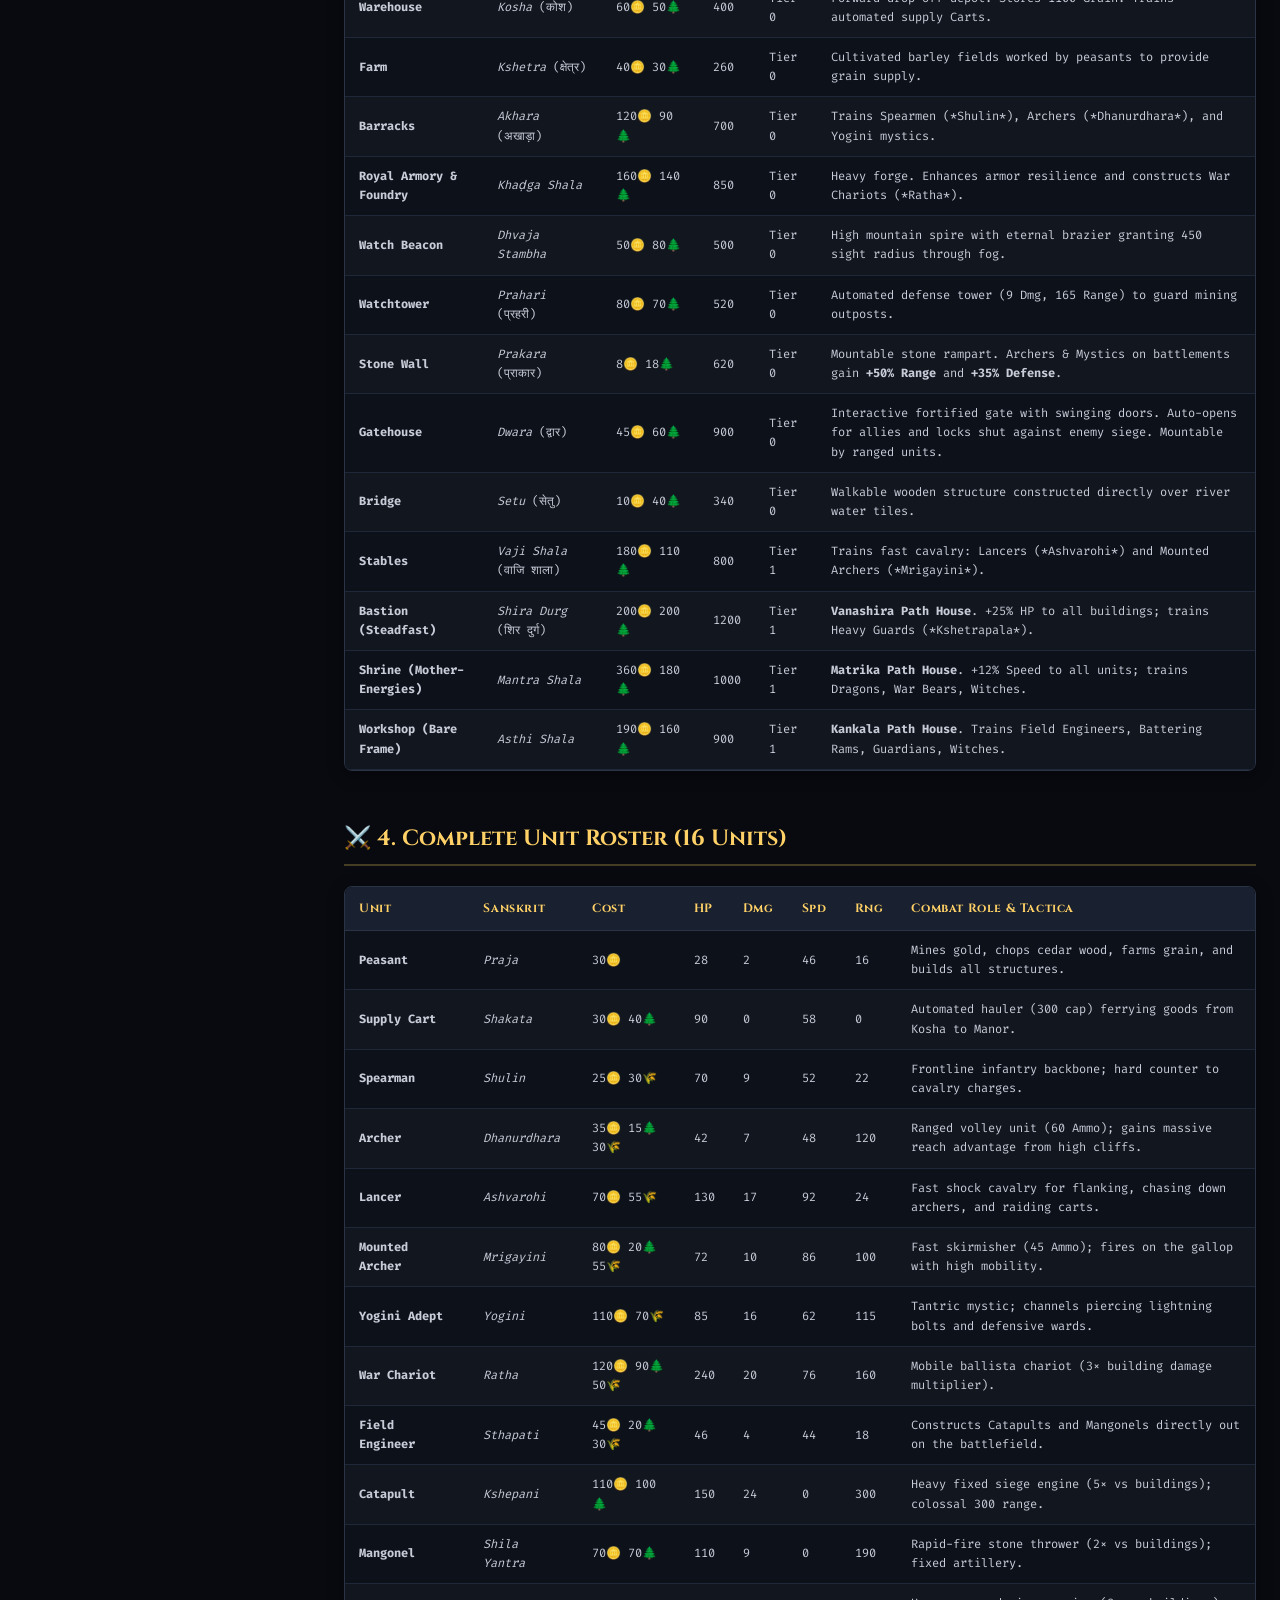
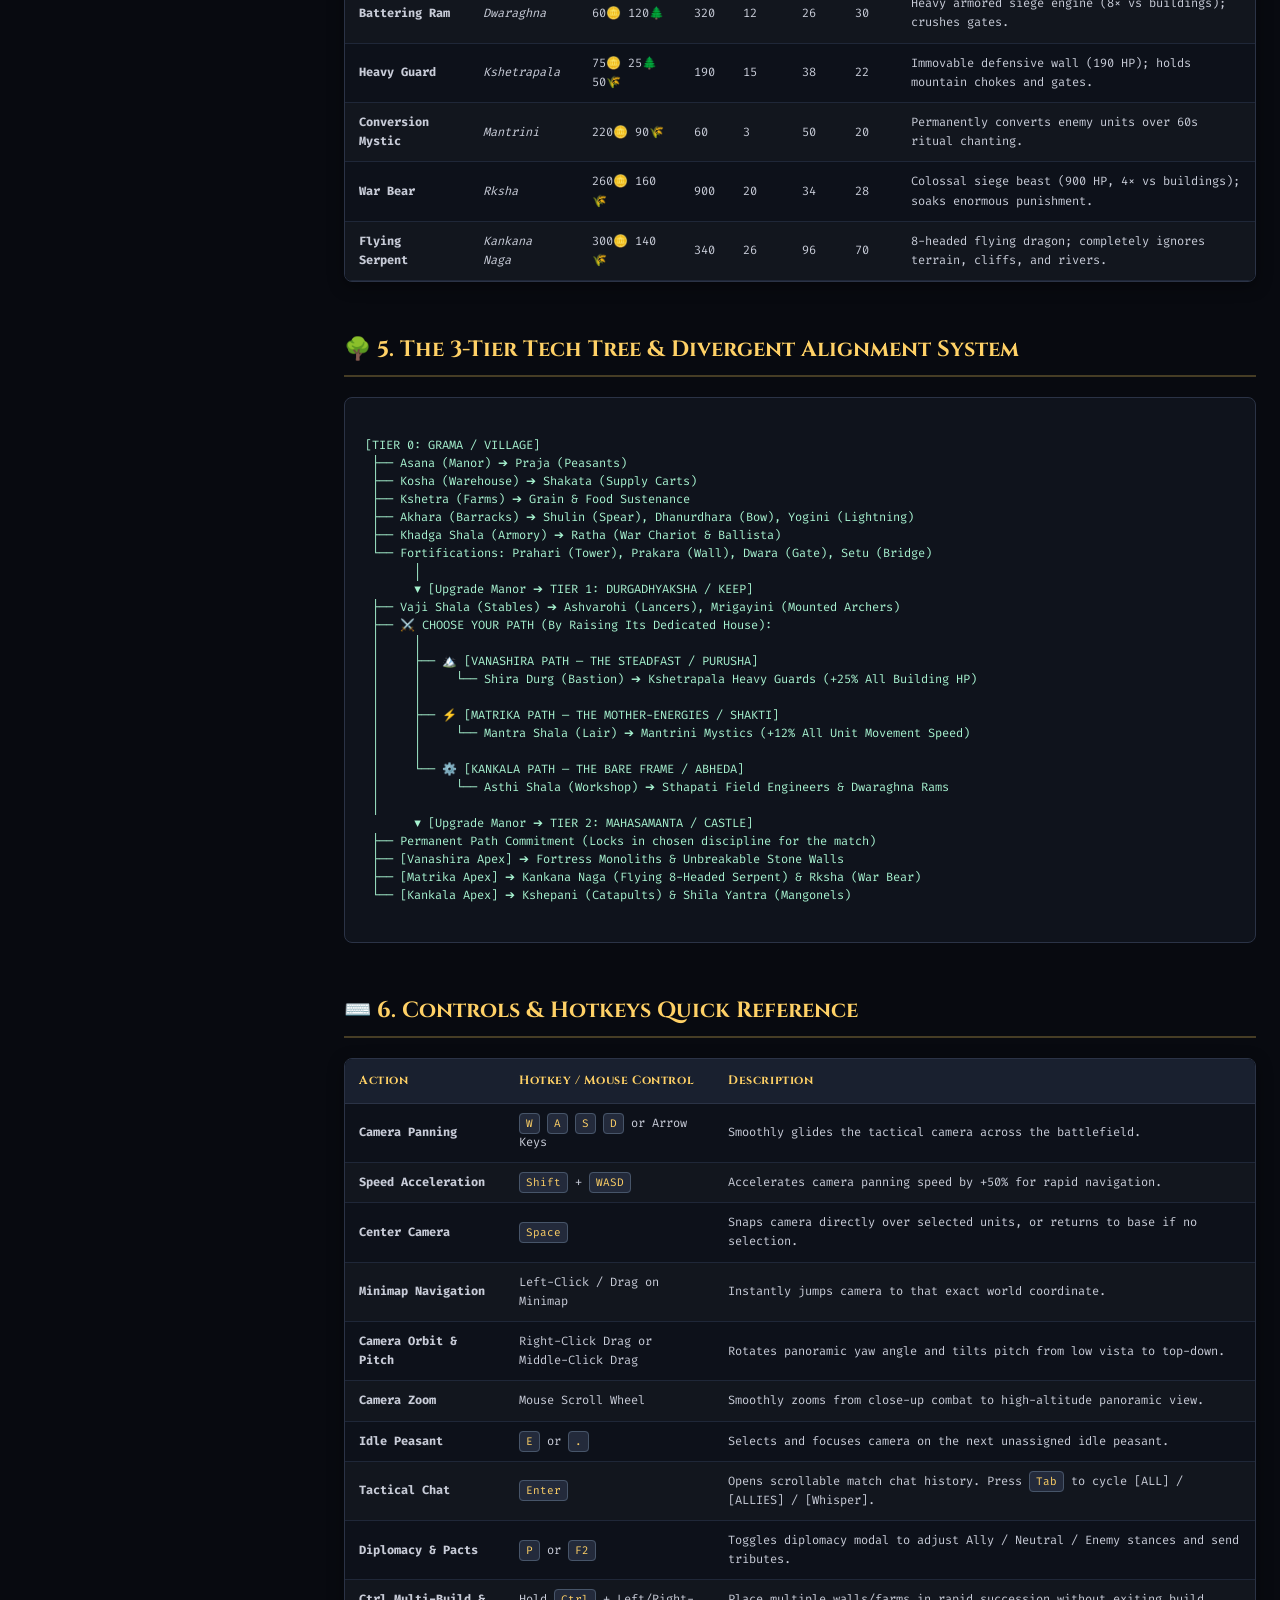
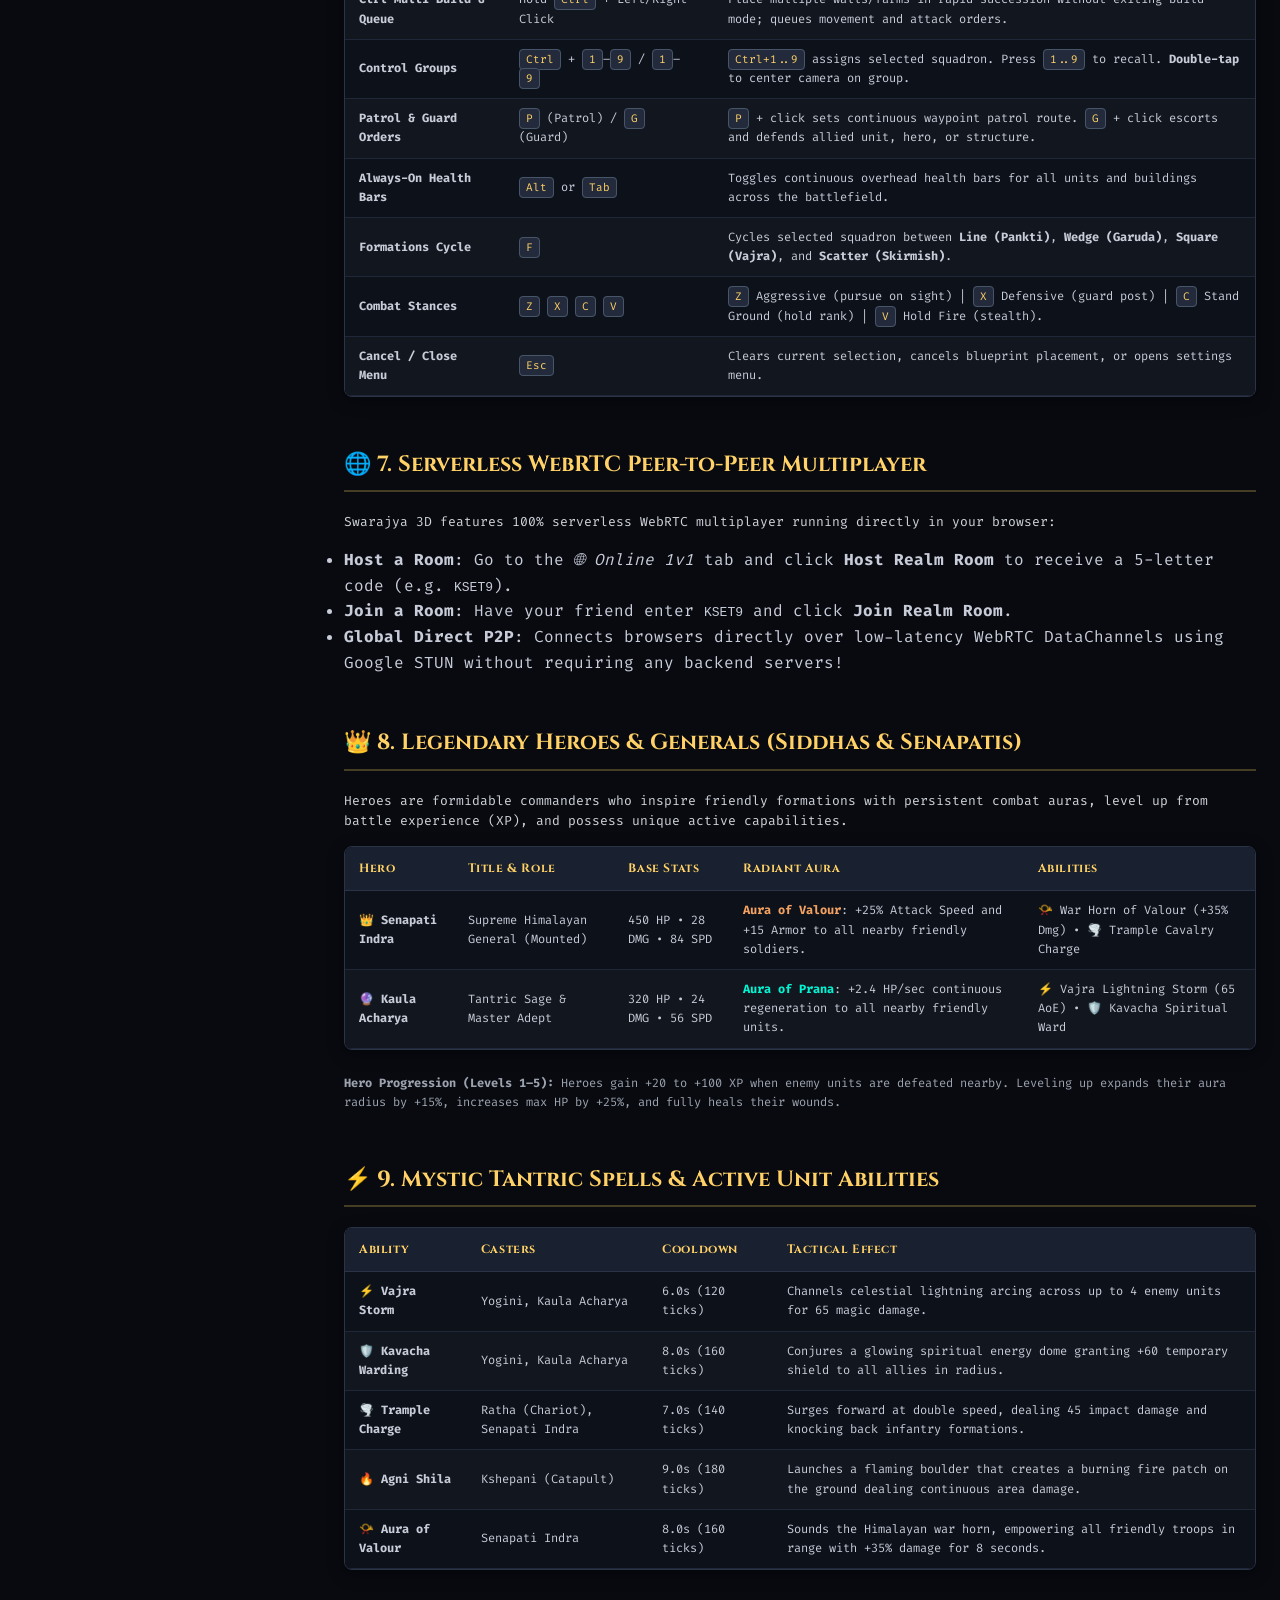
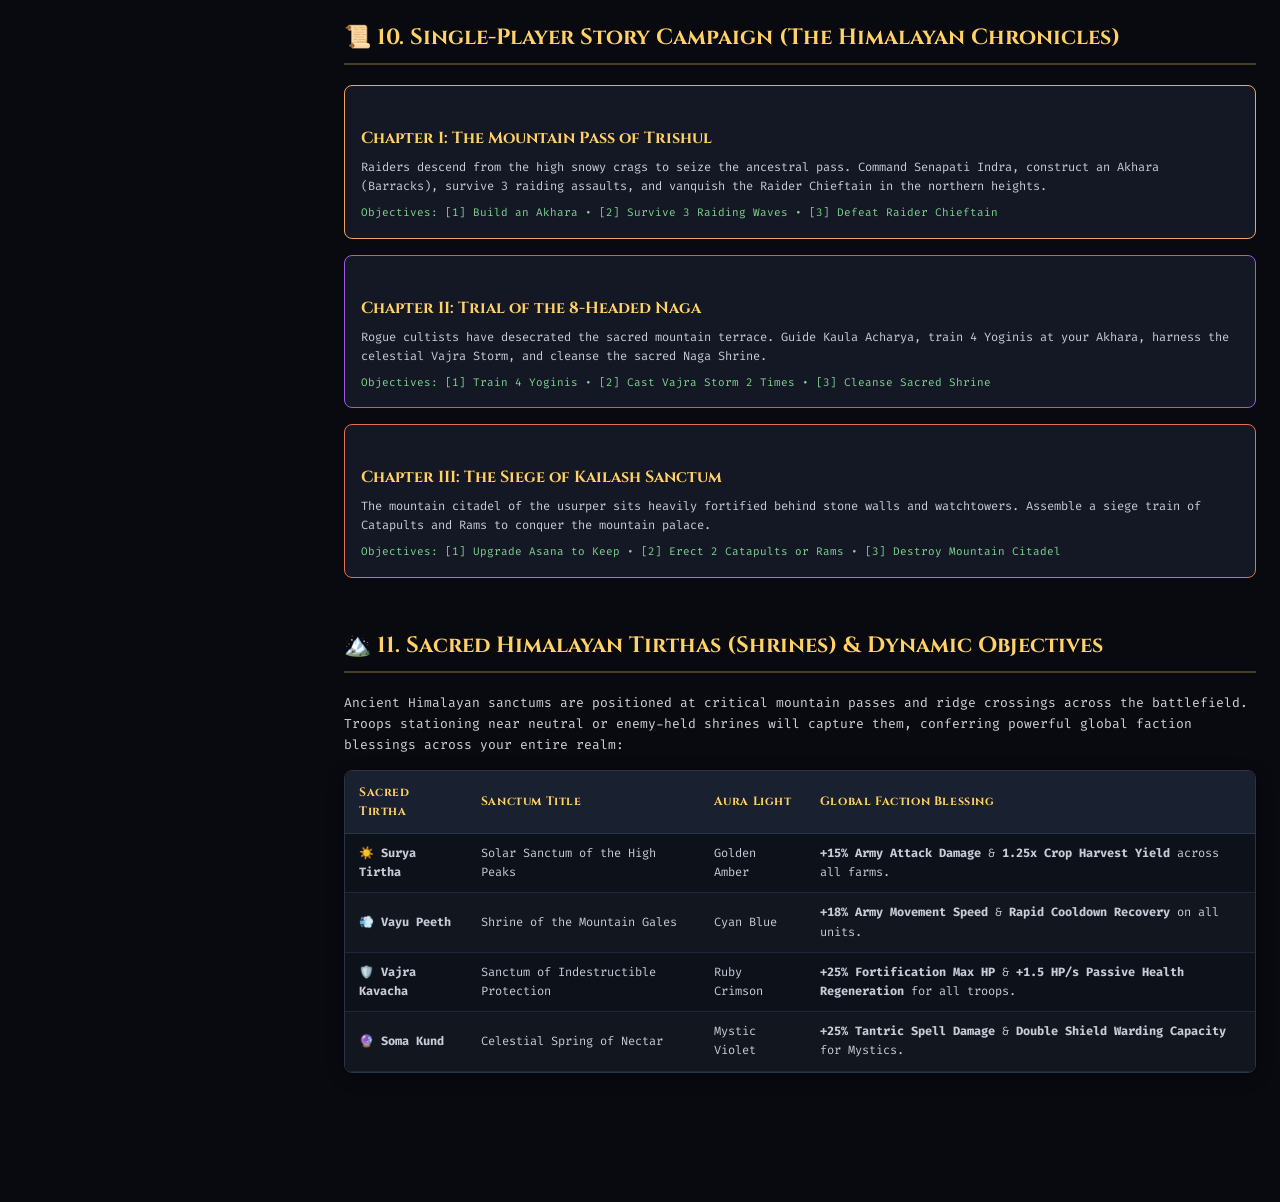
==== commit 0255393c: "Implement Phase 4: Sacred Himalayan Tirthas (Shrines) with dynamic capture mechanics, 3D sanctum mes" ====
--- a/docs.html
+++ b/docs.html
@@ -1022,6 +1022,52 @@
         </div>
       </section>
 
+      <!-- Sacred Himalayan Tirthas & Dynamic Objectives -->
+      <section class="doc-section" id="tirthas">
+        <h2>🏔️ 11. Sacred Himalayan Tirthas (Shrines) & Dynamic Objectives</h2>
+        <p>
+          Ancient Himalayan sanctums are positioned at critical mountain passes and ridge crossings across the battlefield. Troops stationing near neutral or enemy-held shrines will capture them, conferring powerful global faction blessings across your entire realm:
+        </p>
+        <div class="docs-table-wrapper">
+          <table>
+            <thead>
+              <tr>
+                <th>Sacred Tirtha</th>
+                <th>Sanctum Title</th>
+                <th>Aura Light</th>
+                <th>Global Faction Blessing</th>
+              </tr>
+            </thead>
+            <tbody>
+              <tr>
+                <td><strong>☀️ Surya Tirtha</strong></td>
+                <td>Solar Sanctum of the High Peaks</td>
+                <td>Golden Amber</td>
+                <td><strong>+15% Army Attack Damage</strong> &amp; <strong>1.25x Crop Harvest Yield</strong> across all farms.</td>
+              </tr>
+              <tr>
+                <td><strong>💨 Vayu Peeth</strong></td>
+                <td>Shrine of the Mountain Gales</td>
+                <td>Cyan Blue</td>
+                <td><strong>+18% Army Movement Speed</strong> &amp; <strong>Rapid Cooldown Recovery</strong> on all units.</td>
+              </tr>
+              <tr>
+                <td><strong>🛡️ Vajra Kavacha</strong></td>
+                <td>Sanctum of Indestructible Protection</td>
+                <td>Ruby Crimson</td>
+                <td><strong>+25% Fortification Max HP</strong> &amp; <strong>+1.5 HP/s Passive Health Regeneration</strong> for all troops.</td>
+              </tr>
+              <tr>
+                <td><strong>🔮 Soma Kund</strong></td>
+                <td>Celestial Spring of Nectar</td>
+                <td>Mystic Violet</td>
+                <td><strong>+25% Tantric Spell Damage</strong> &amp; <strong>Double Shield Warding Capacity</strong> for Mystics.</td>
+              </tr>
+            </tbody>
+          </table>
+        </div>
+      </section>
+
     </main>
   </div>
 
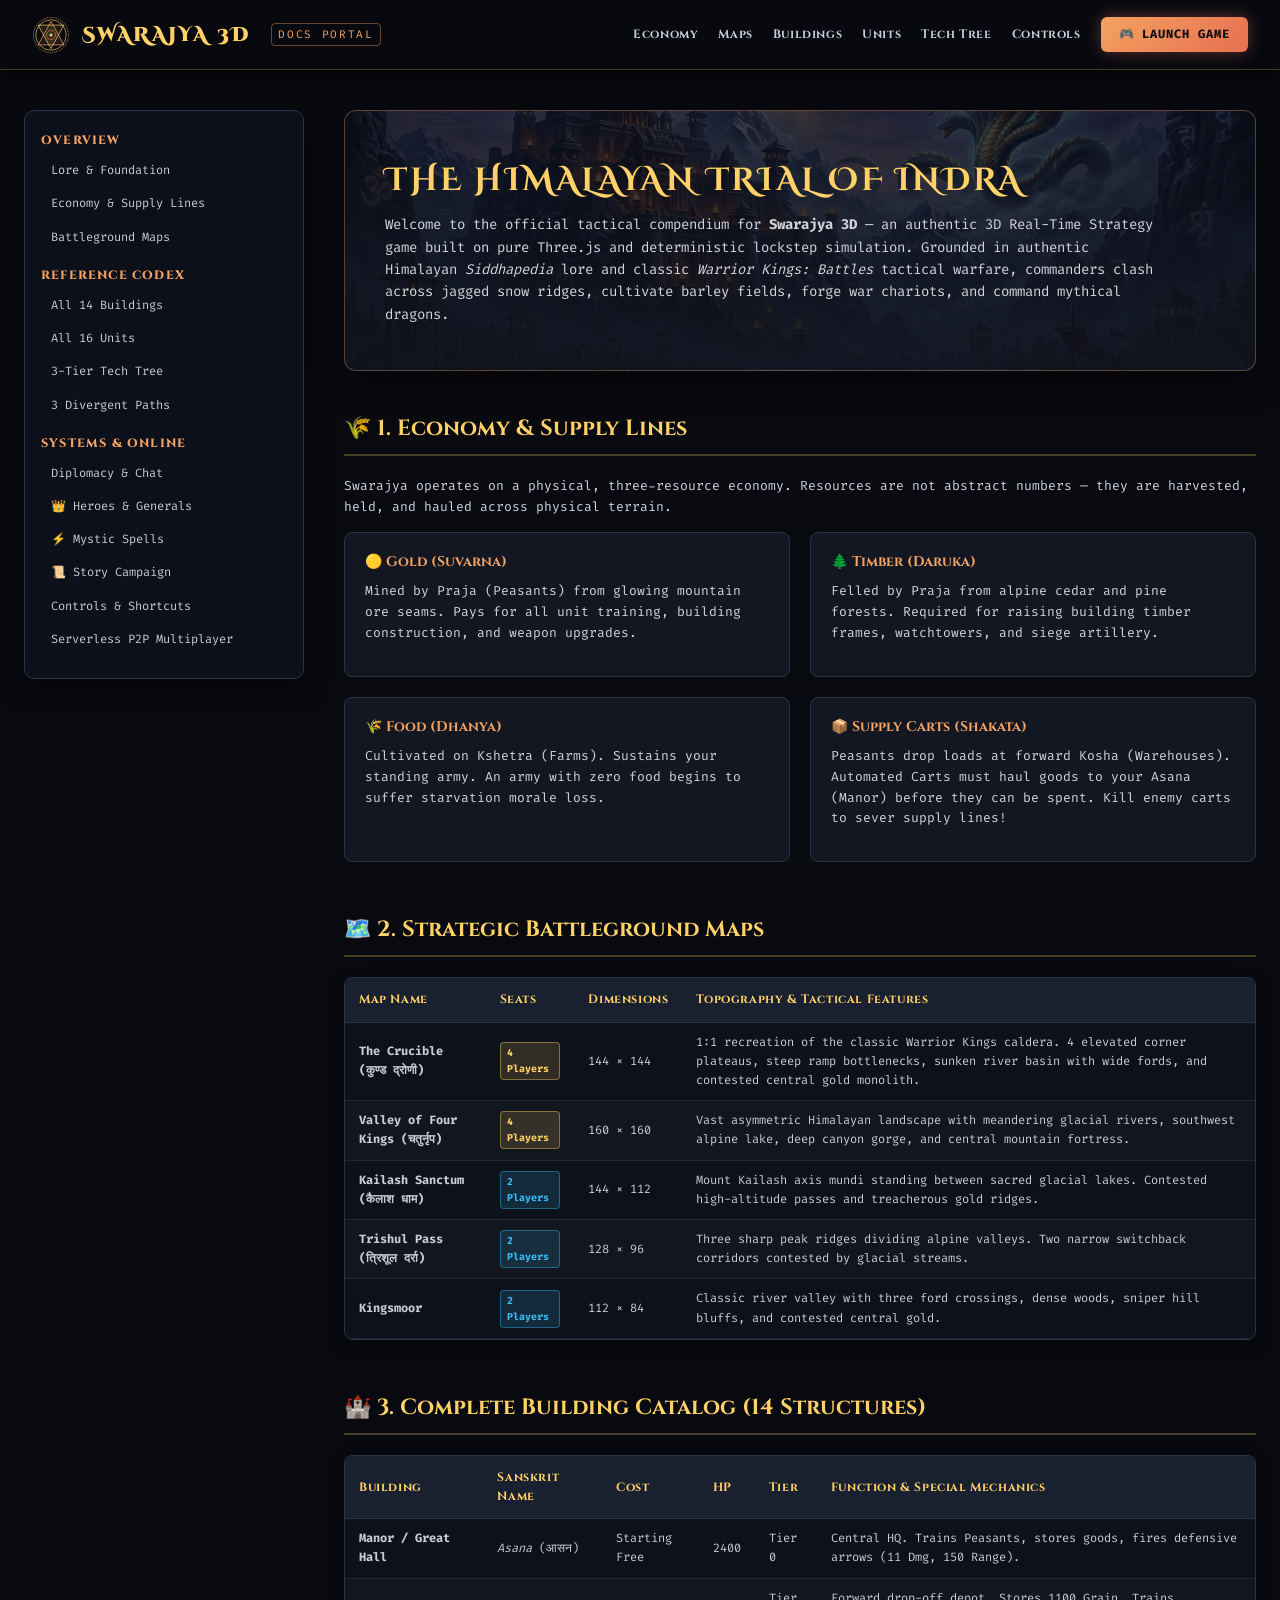
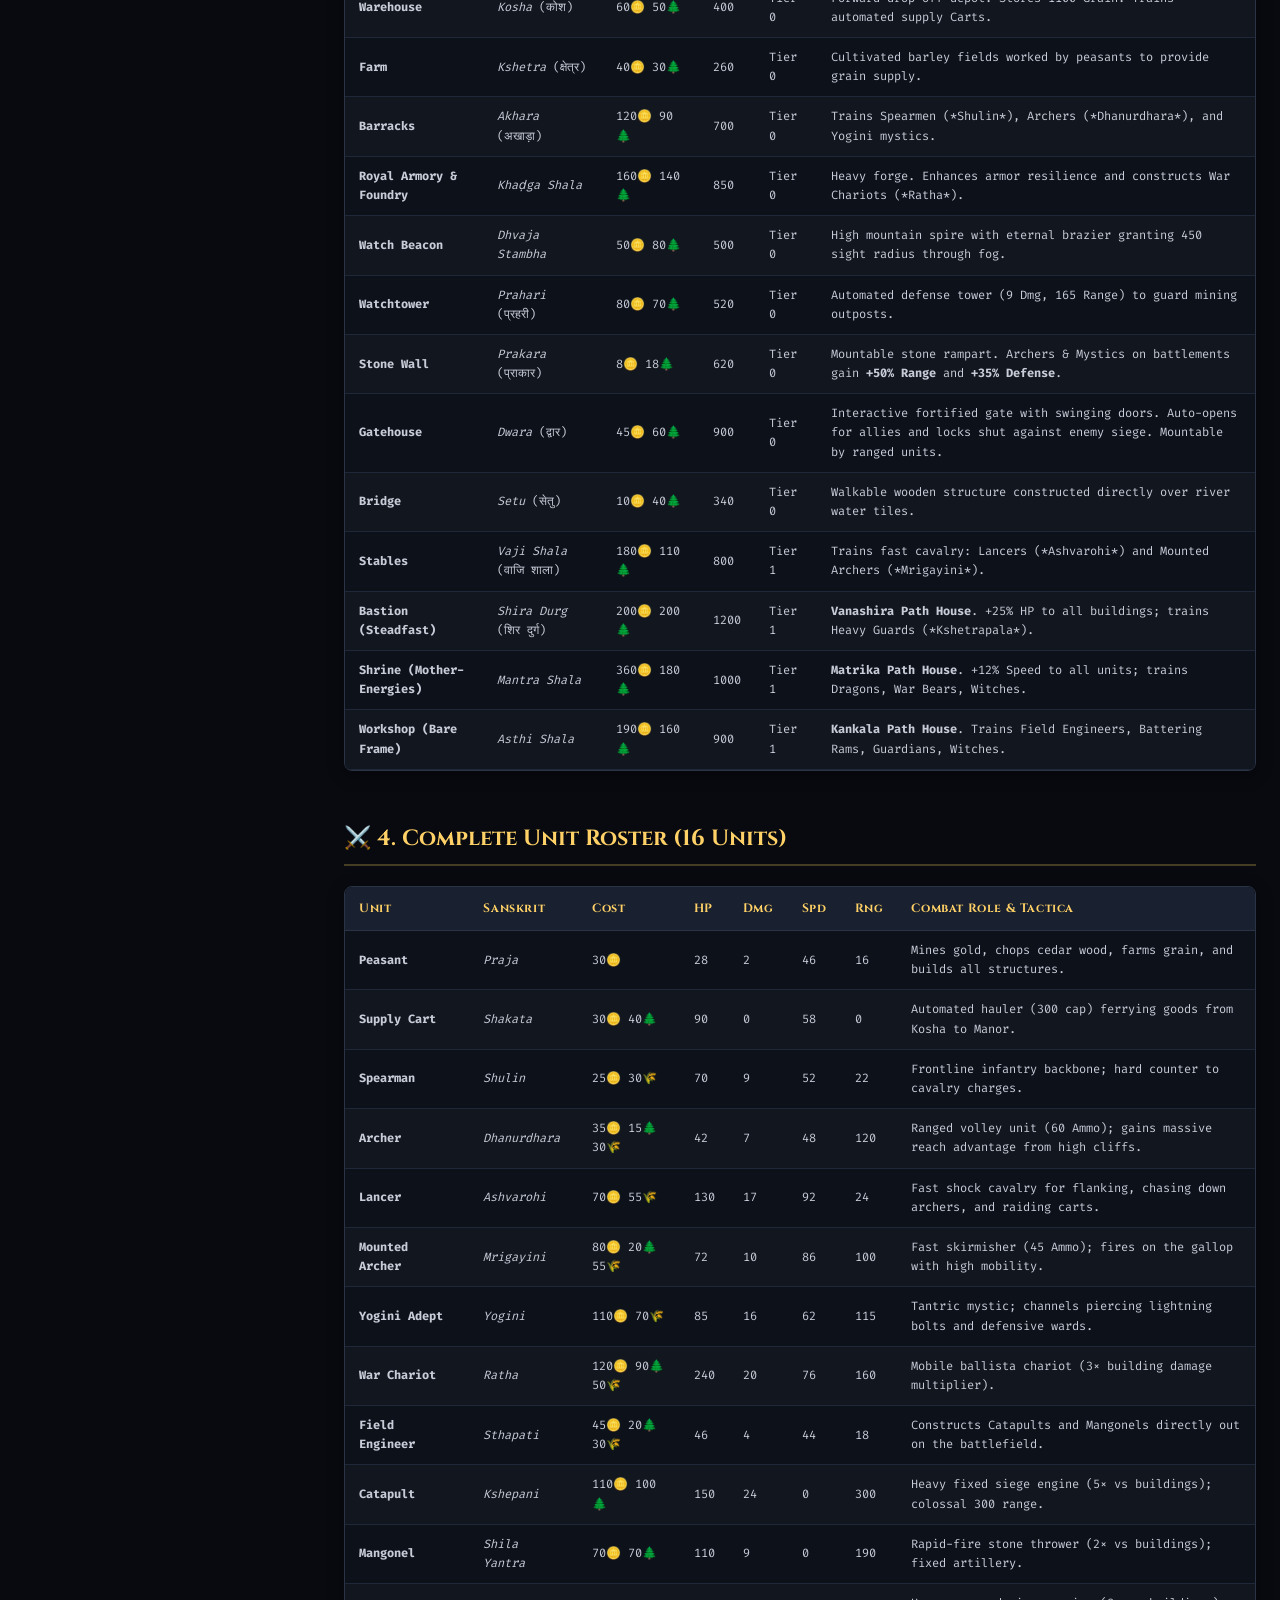
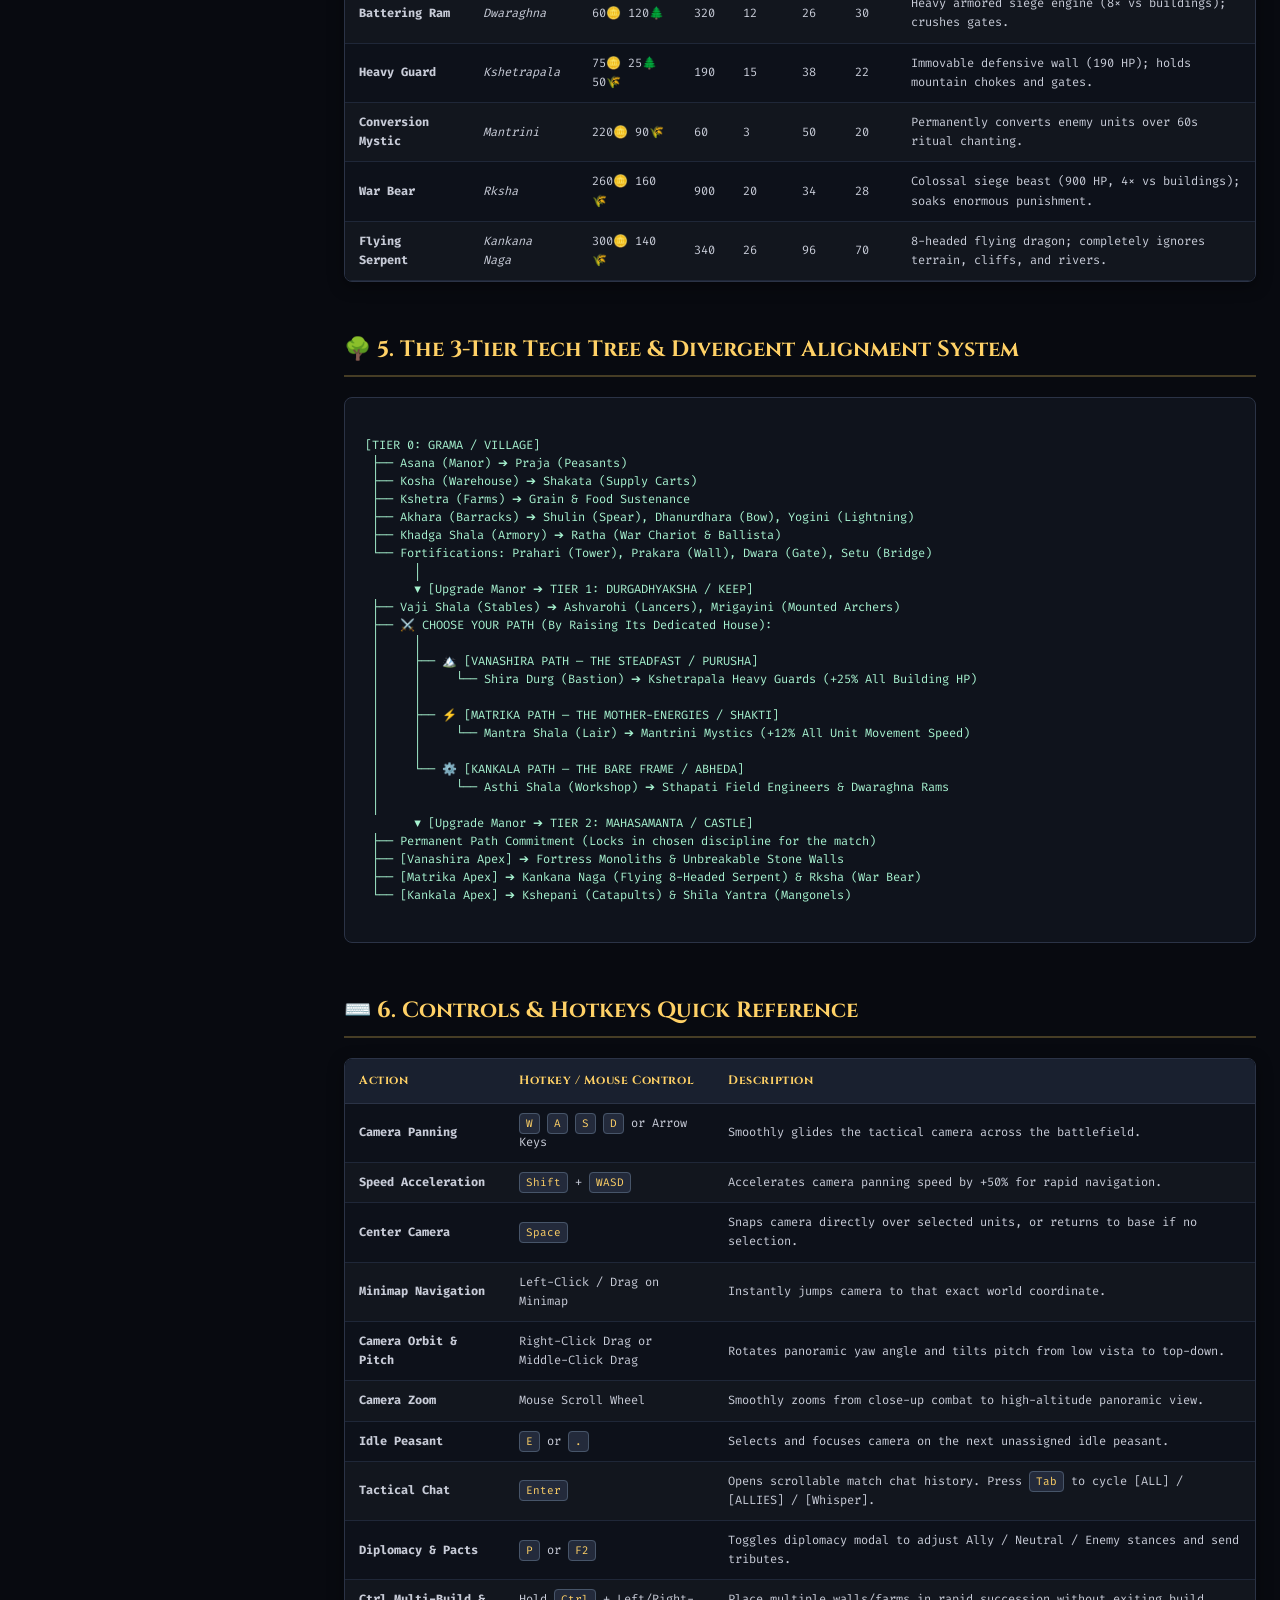
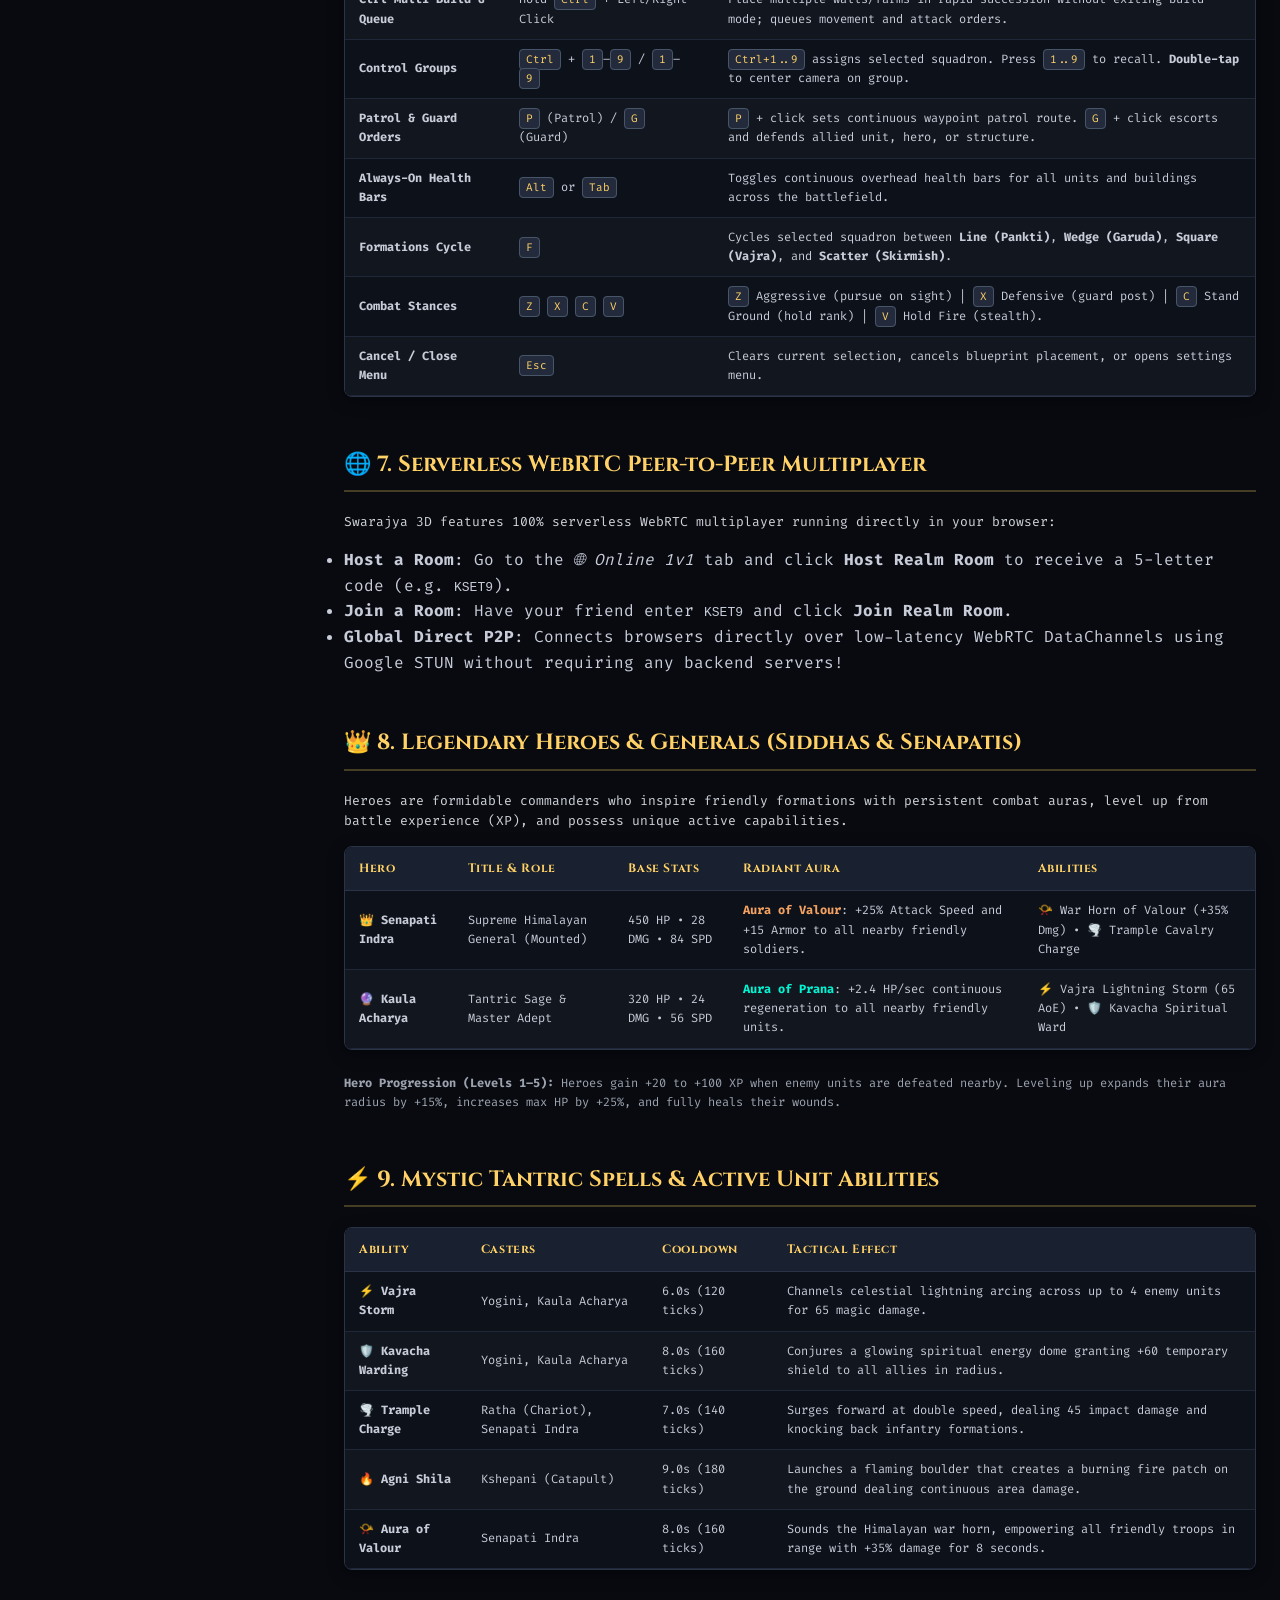
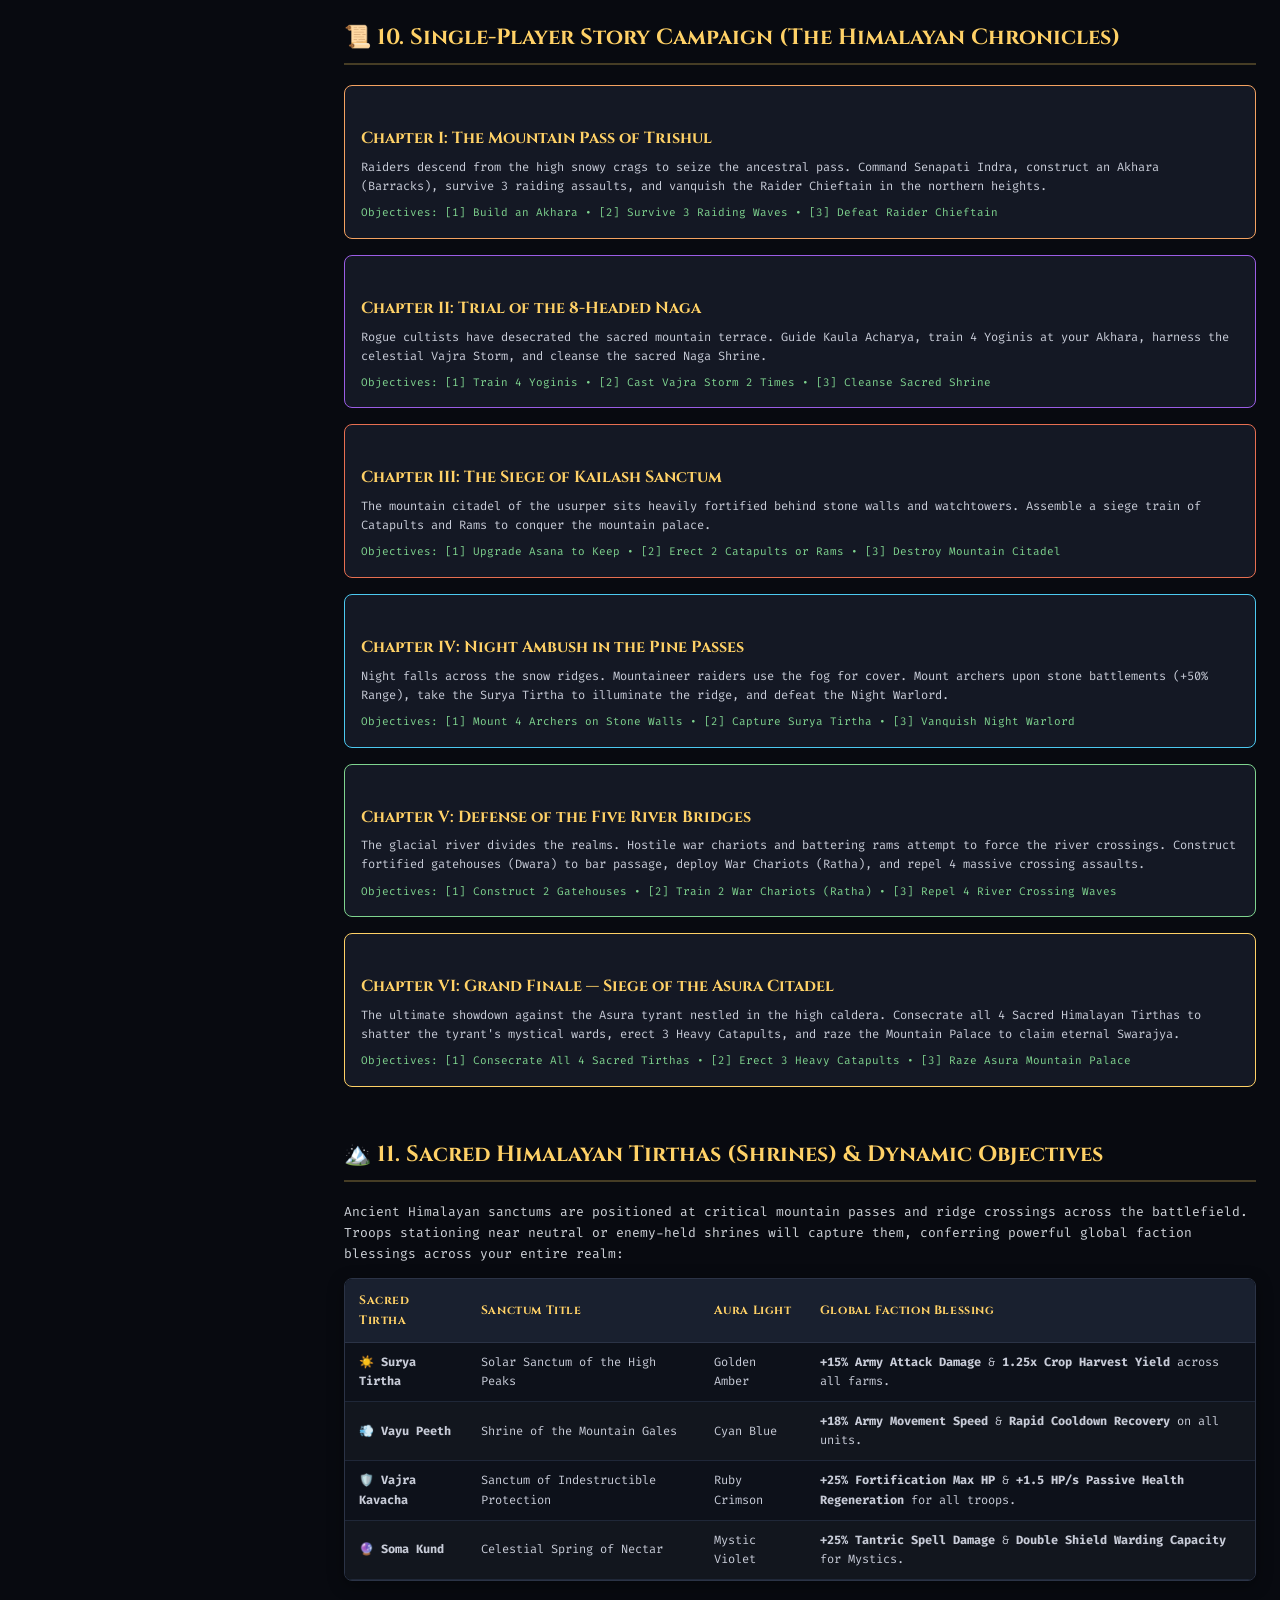
==== commit 5a4549bf: "Implement Phase 5: Campaign Chapters 4-6 with In-Engine Cinematic Cutscenes, Letterbox Dialogue Over" ====
--- a/docs.html
+++ b/docs.html
@@ -1019,6 +1019,30 @@
             </p>
             <div style="font-size:11px; color:#7fd48f;">Objectives: [1] Upgrade Asana to Keep • [2] Erect 2 Catapults or Rams • [3] Destroy Mountain Citadel</div>
           </div>
+
+          <div style="background:#141824; border:1px solid #4cc9f0; border-radius:8px; padding:16px;">
+            <h3 style="color:#ffd166; font-family:'Cinzel',serif; margin-bottom:6px;">Chapter IV: Night Ambush in the Pine Passes</h3>
+            <p style="font-size:12px; color:#c8ccd8; margin-bottom:8px;">
+              Night falls across the snow ridges. Mountaineer raiders use the fog for cover. Mount archers upon stone battlements (+50% Range), take the Surya Tirtha to illuminate the ridge, and defeat the Night Warlord.
+            </p>
+            <div style="font-size:11px; color:#7fd48f;">Objectives: [1] Mount 4 Archers on Stone Walls • [2] Capture Surya Tirtha • [3] Vanquish Night Warlord</div>
+          </div>
+
+          <div style="background:#141824; border:1px solid #7fd48f; border-radius:8px; padding:16px;">
+            <h3 style="color:#ffd166; font-family:'Cinzel',serif; margin-bottom:6px;">Chapter V: Defense of the Five River Bridges</h3>
+            <p style="font-size:12px; color:#c8ccd8; margin-bottom:8px;">
+              The glacial river divides the realms. Hostile war chariots and battering rams attempt to force the river crossings. Construct fortified gatehouses (Dwara) to bar passage, deploy War Chariots (Ratha), and repel 4 massive crossing assaults.
+            </p>
+            <div style="font-size:11px; color:#7fd48f;">Objectives: [1] Construct 2 Gatehouses • [2] Train 2 War Chariots (Ratha) • [3] Repel 4 River Crossing Waves</div>
+          </div>
+
+          <div style="background:#141824; border:1px solid #ffd166; border-radius:8px; padding:16px;">
+            <h3 style="color:#ffd166; font-family:'Cinzel',serif; margin-bottom:6px;">Chapter VI: Grand Finale — Siege of the Asura Citadel</h3>
+            <p style="font-size:12px; color:#c8ccd8; margin-bottom:8px;">
+              The ultimate showdown against the Asura tyrant nestled in the high caldera. Consecrate all 4 Sacred Himalayan Tirthas to shatter the tyrant's mystical wards, erect 3 Heavy Catapults, and raze the Mountain Palace to claim eternal Swarajya.
+            </p>
+            <div style="font-size:11px; color:#7fd48f;">Objectives: [1] Consecrate All 4 Sacred Tirthas • [2] Erect 3 Heavy Catapults • [3] Raze Asura Mountain Palace</div>
+          </div>
         </div>
       </section>
 
